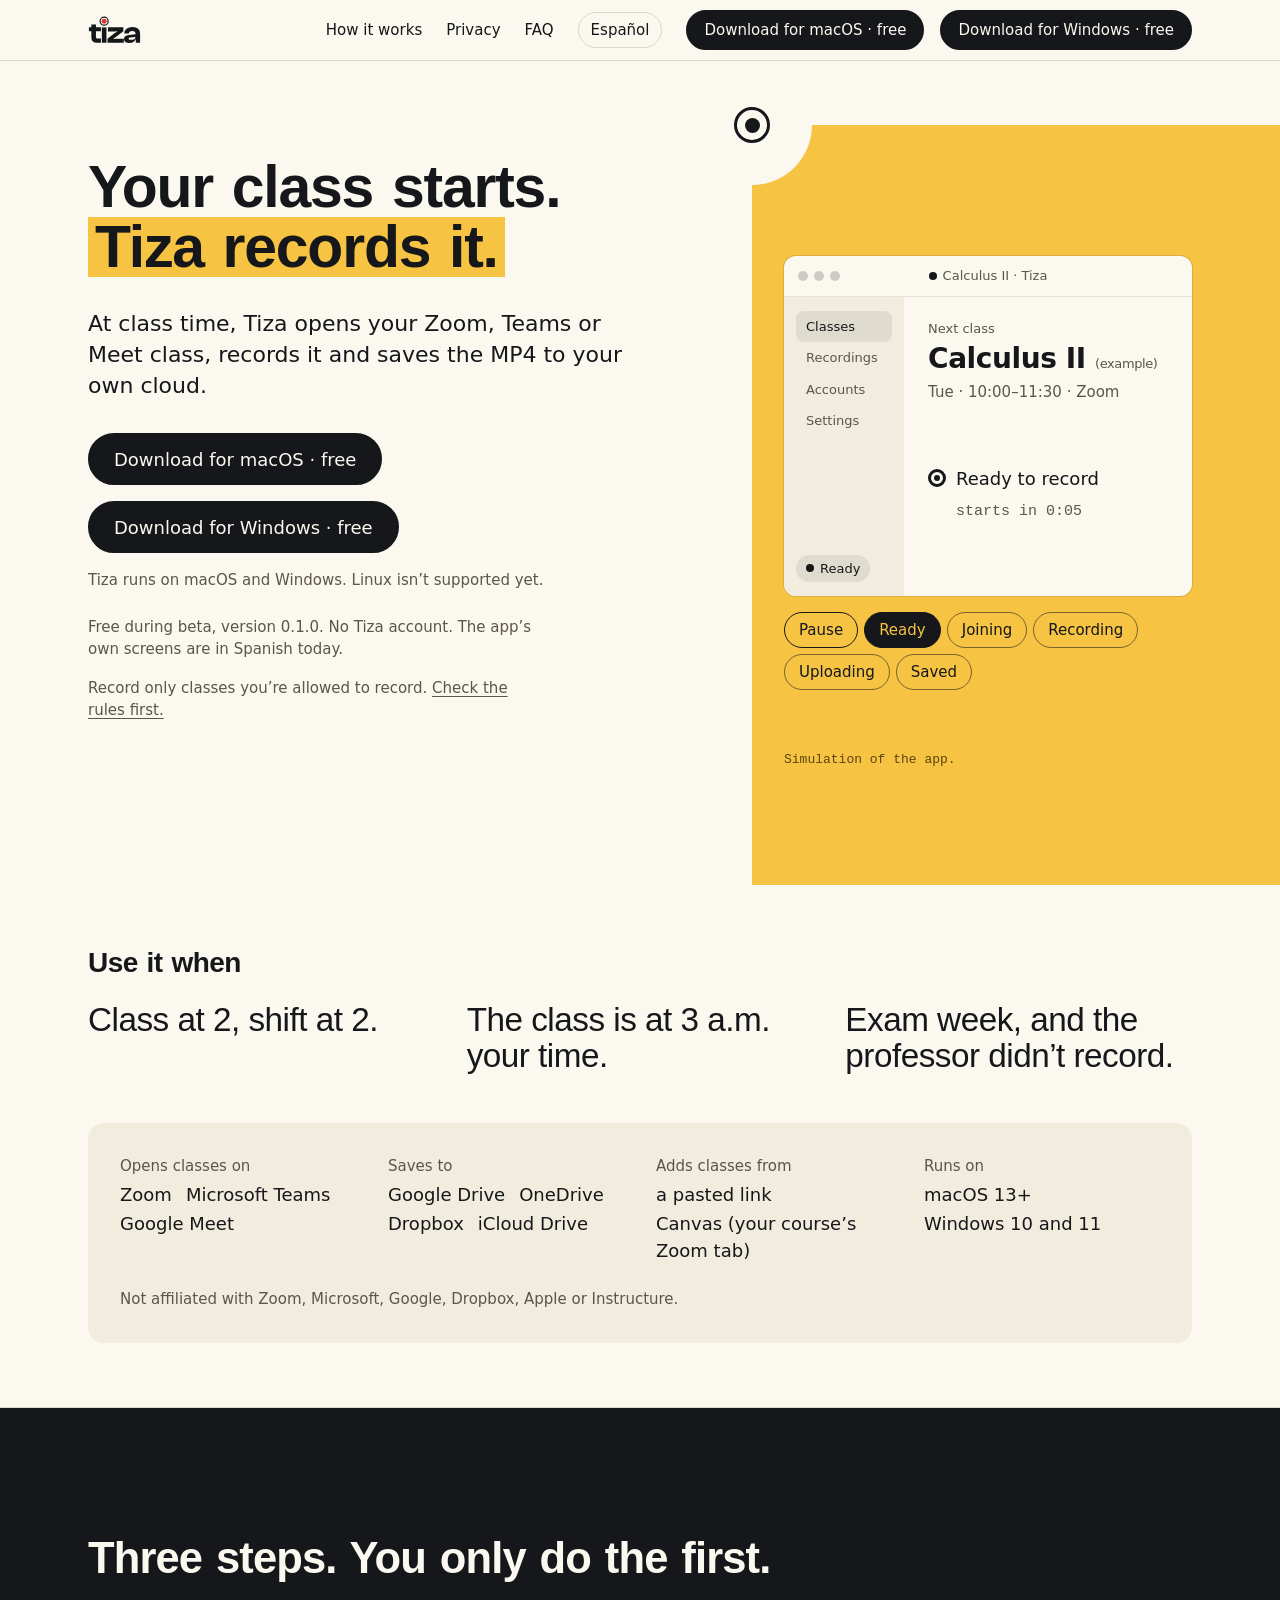
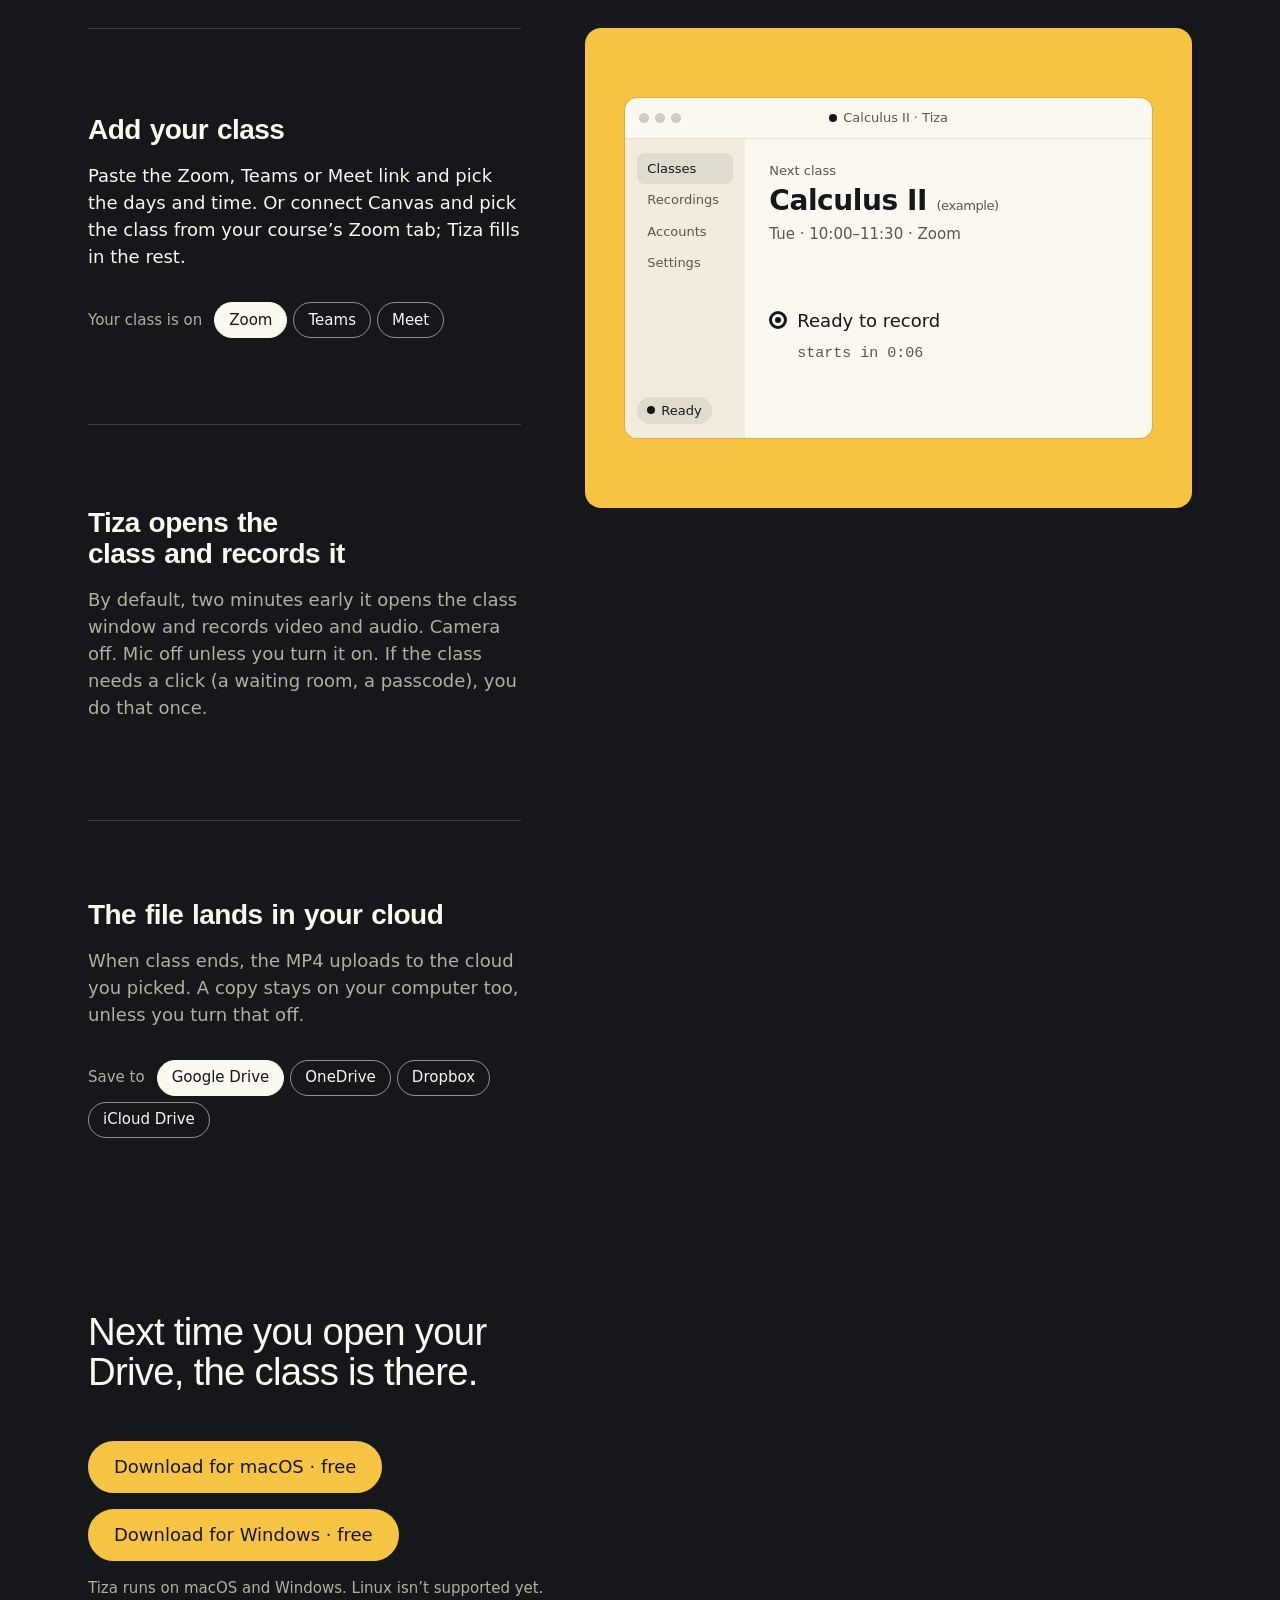
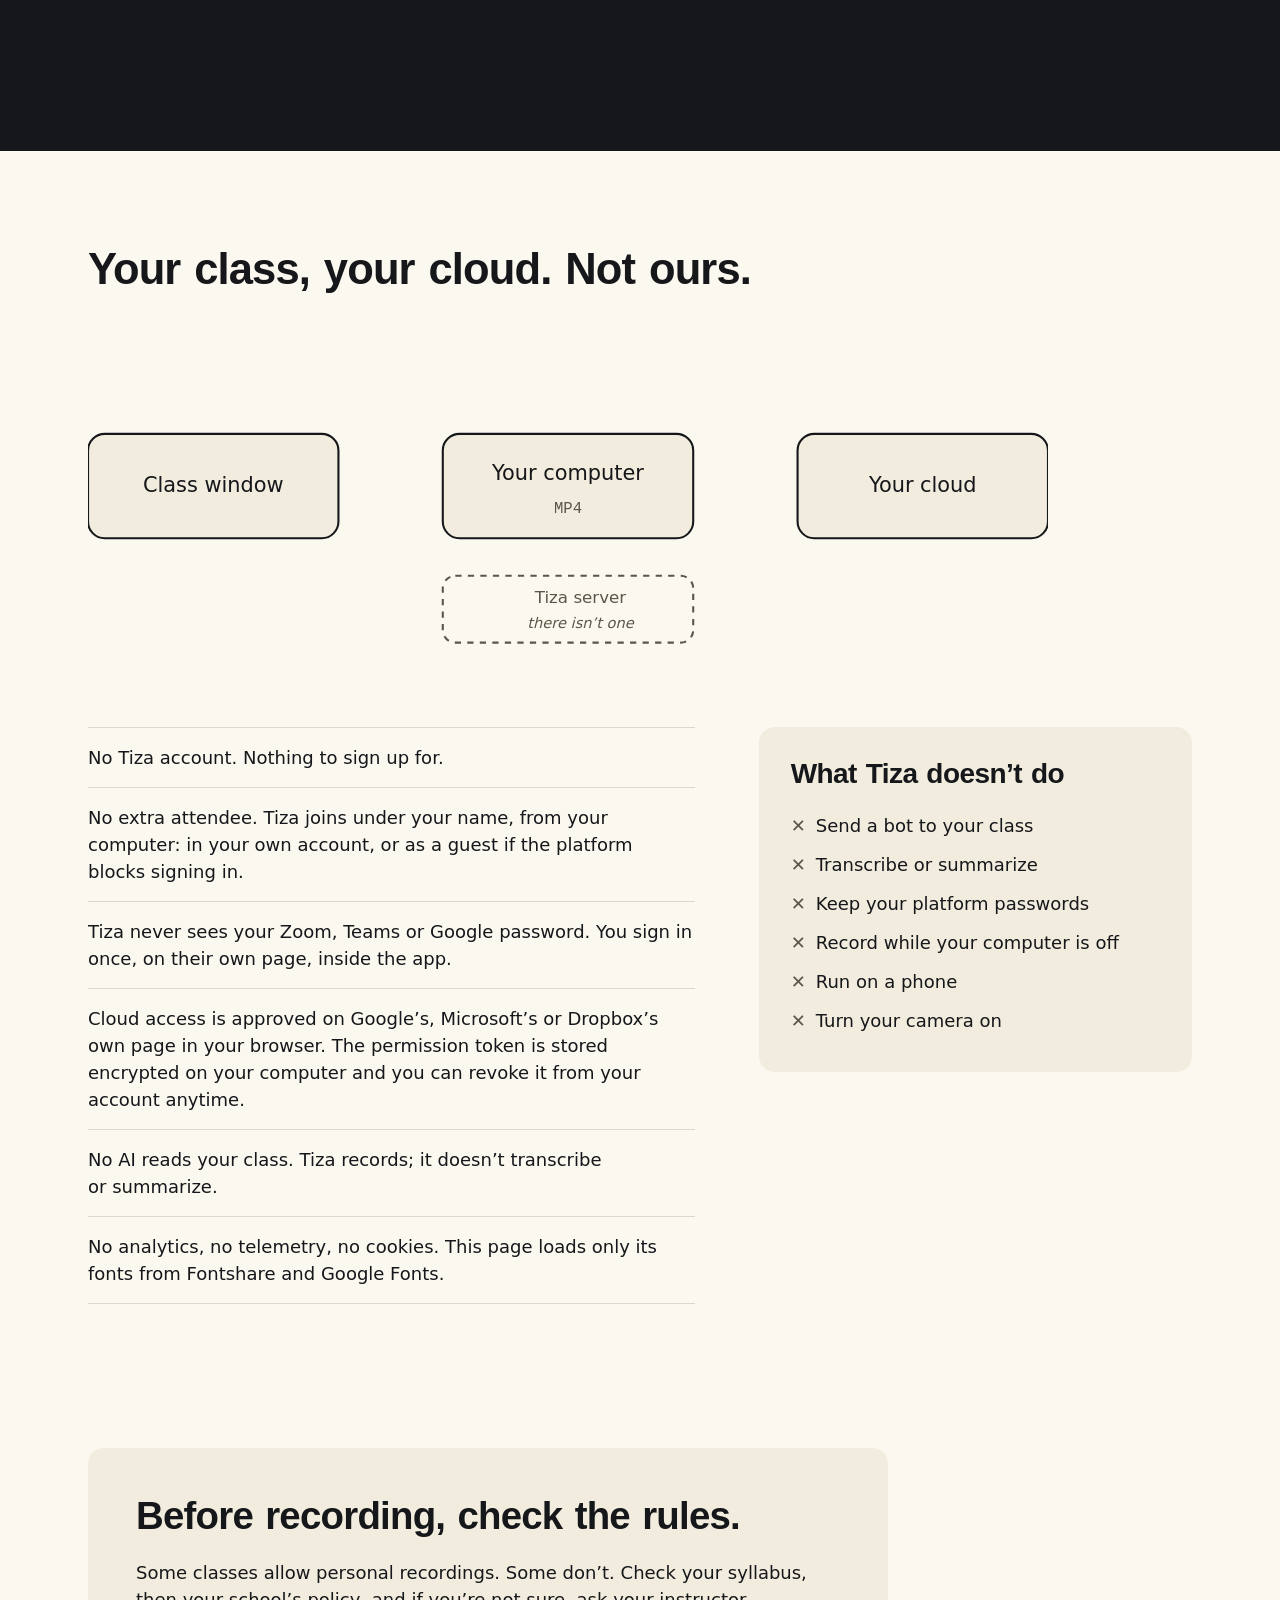
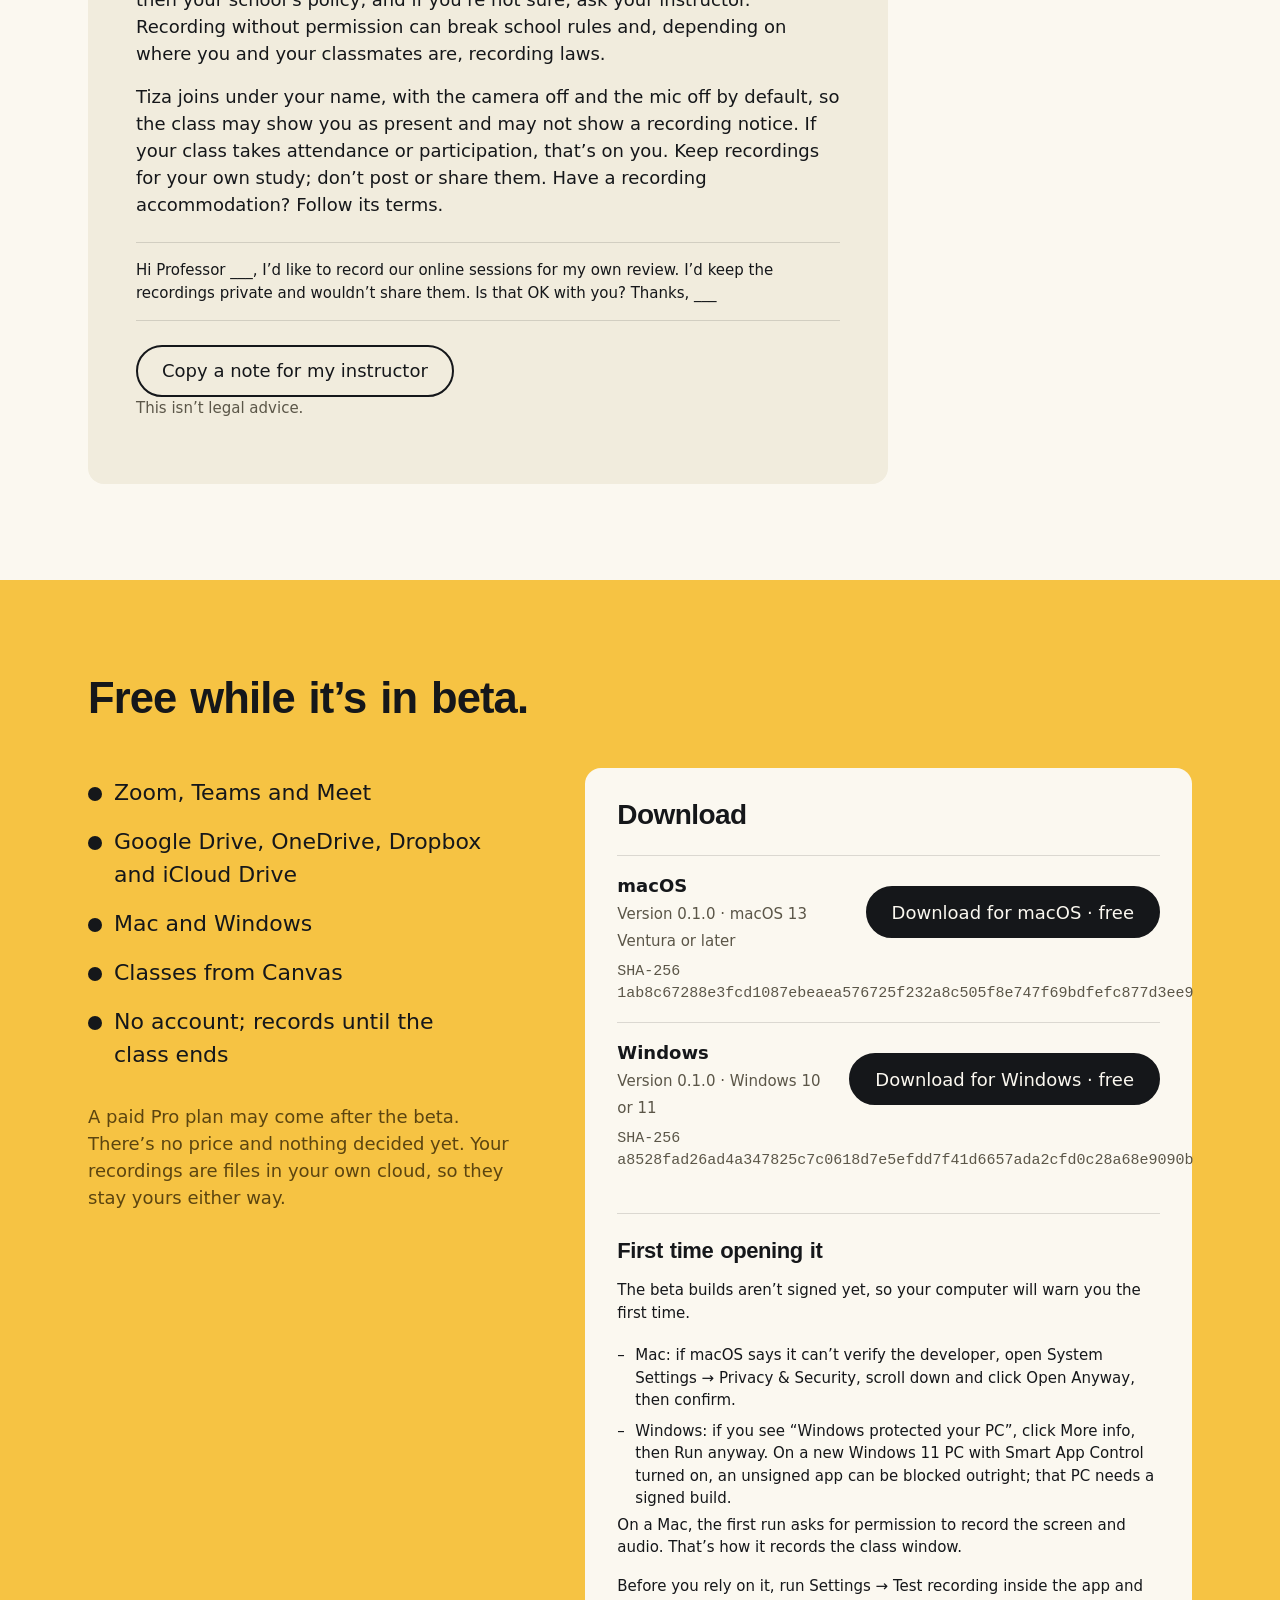
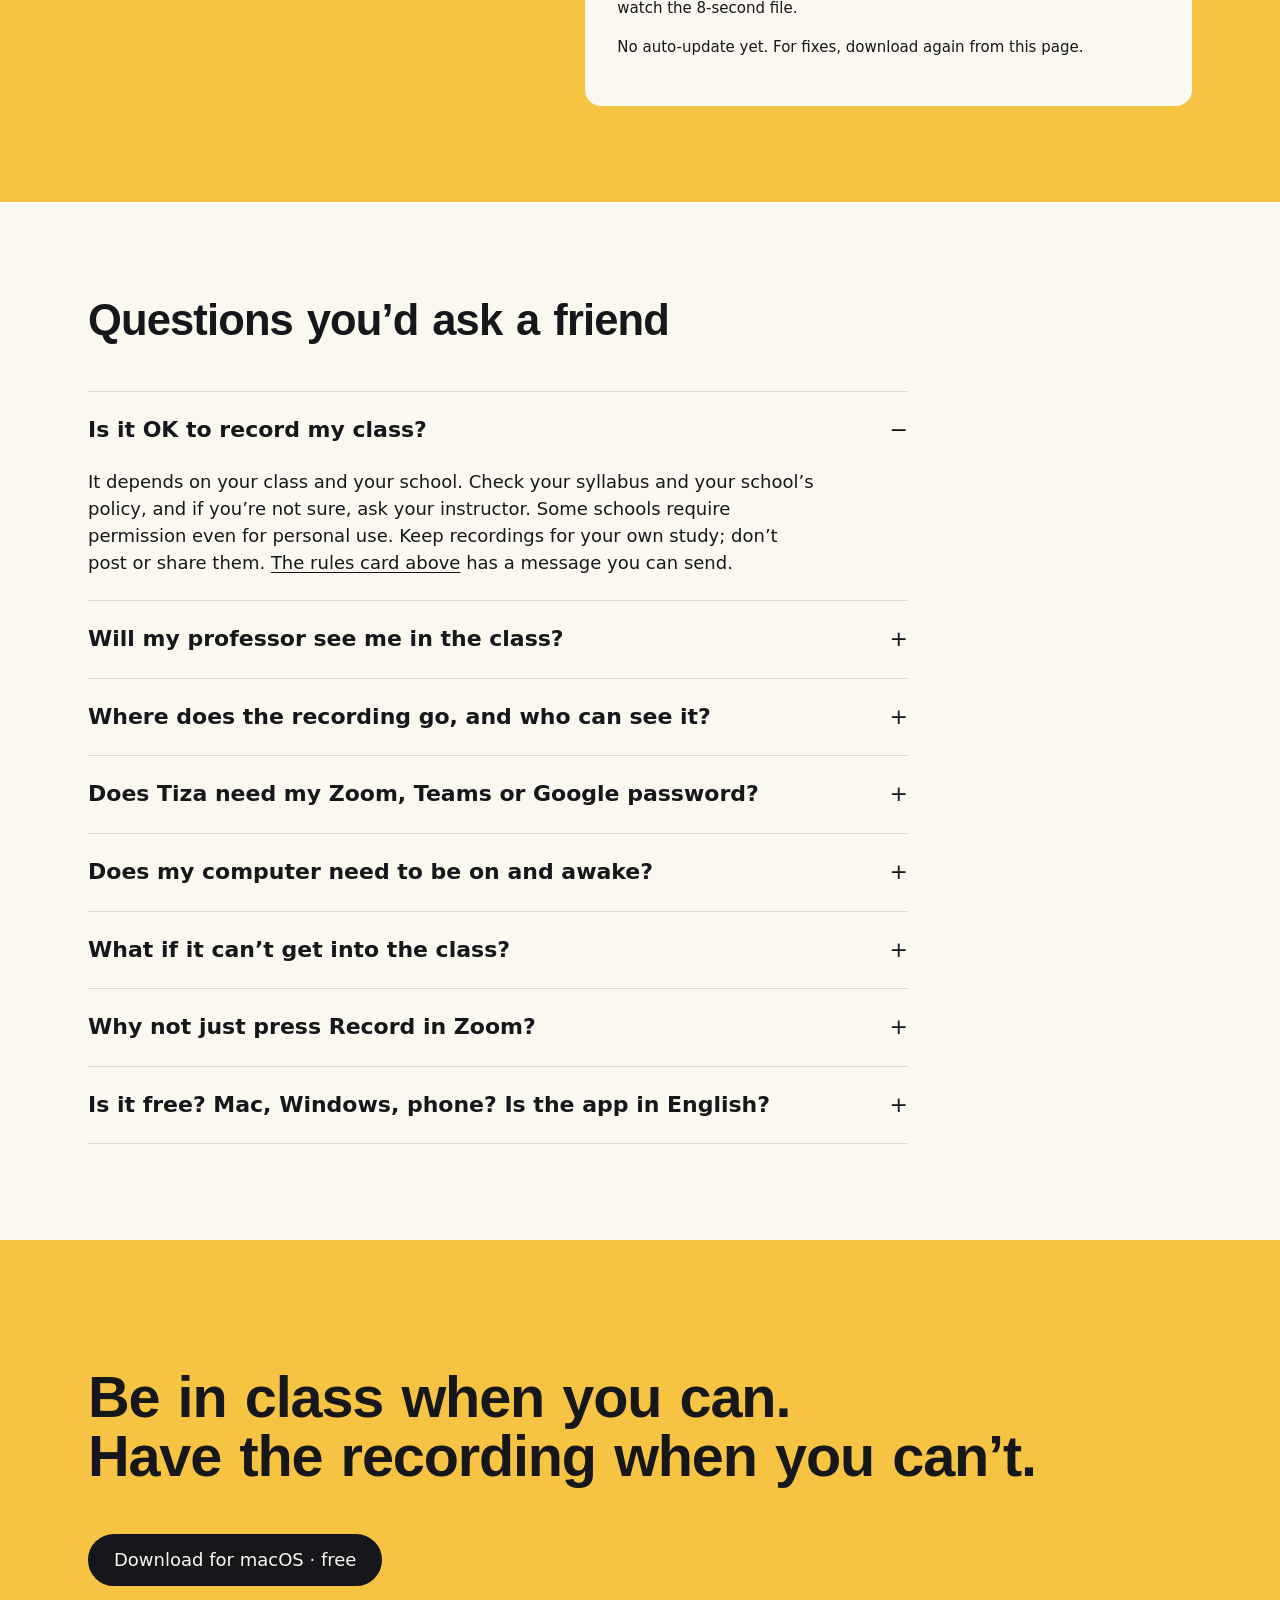
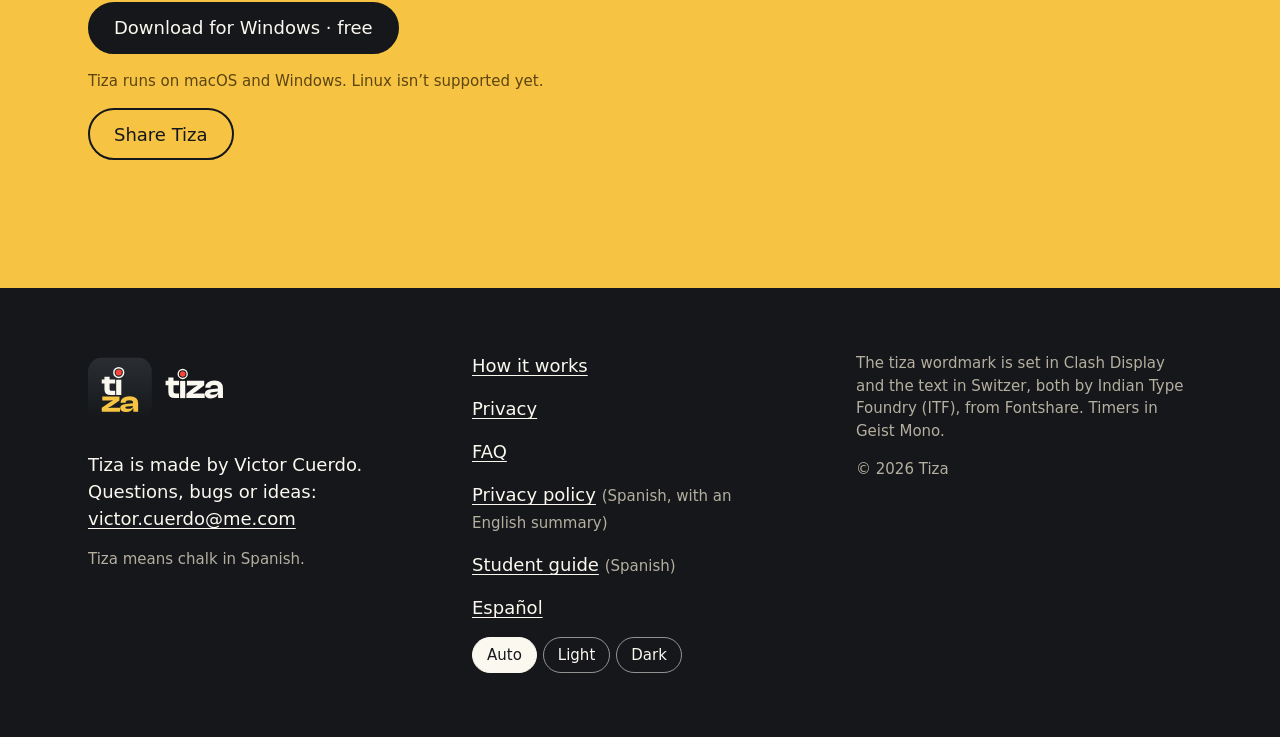
==== index.html @ 345e1db4 "Site for Tiza 0.1.0 (from tiza-app c5cedc5)" ====
<!doctype html>
<html lang="en">
<head>
  <meta charset="utf-8">
  <meta name="viewport" content="width=device-width, initial-scale=1">
  <title>Tiza: records your online class at class time</title>
  <meta name="description" content="Free Mac and Windows app for students. Add your Zoom, Teams or Meet class once; at class time Tiza opens it, records it and saves the MP4 to your own cloud.">
  <meta http-equiv="Content-Security-Policy" content="default-src 'none'; style-src 'self' https://api.fontshare.com https://fonts.googleapis.com; font-src https://cdn.fontshare.com https://fonts.gstatic.com; img-src 'self' data:; script-src 'self'; base-uri 'none'; form-action 'none'">
  <meta name="color-scheme" content="light dark">
  <meta name="theme-color" media="(prefers-color-scheme: light)" content="#fbf8f0">
  <meta name="theme-color" media="(prefers-color-scheme: dark)" content="#15171a">
  <meta property="og:title" content="Tiza: records your online class at class time">
  <meta property="og:description" content="Free Mac and Windows app for students. Add your Zoom, Teams or Meet class once; at class time Tiza opens it, records it and saves the MP4 to your own cloud.">
  <meta property="og:type" content="website">
  <meta property="og:locale" content="en_US">
  <meta property="og:locale:alternate" content="es_LA">
  <meta name="twitter:card" content="summary">
  <link rel="canonical" href="https://techspot-2025.github.io/tiza/">
  <meta property="og:url" content="https://techspot-2025.github.io/tiza/">
  <link rel="alternate" hreflang="en" href="https://techspot-2025.github.io/tiza/">
  <link rel="alternate" hreflang="es" href="https://techspot-2025.github.io/tiza/es/">
  <link rel="alternate" hreflang="x-default" href="https://techspot-2025.github.io/tiza/">
  <link rel="icon" href="assets/tiza-icon.svg" type="image/svg+xml">
  <link rel="apple-touch-icon" href="assets/apple-touch-icon.png">
  <script src="theme.js"></script>
  <link rel="preconnect" href="https://api.fontshare.com">
  <link rel="preconnect" href="https://cdn.fontshare.com" crossorigin>
  <link rel="preconnect" href="https://fonts.googleapis.com">
  <link rel="preconnect" href="https://fonts.gstatic.com" crossorigin>
  <link rel="stylesheet" href="https://api.fontshare.com/v2/css?f[]=clash-display@600&display=swap">
  <link rel="stylesheet" href="https://api.fontshare.com/v2/css?f[]=switzer@400,500,600&display=swap">
  <link rel="stylesheet" href="https://fonts.googleapis.com/css2?family=Geist+Mono:wght@500&display=swap">
  <link rel="stylesheet" href="styles.css">
</head>
<body>
<a class="skip" href="#main">Skip to content</a>

<header class="nav">
  <div class="nav-in">
    <a class="logo" href="https://techspot-2025.github.io/tiza/" aria-label="Tiza">
      <img src="assets/tiza-wordmark.svg" alt="tiza" width="75" height="28" class="logo-light">
      <img src="assets/tiza-wordmark-dark.svg" alt="" width="75" height="28" class="logo-dark" aria-hidden="true">
    </a>
    <nav class="nav-links" aria-label="Main navigation">
      <a href="#how">How it works</a>
      <a href="#cloud">Privacy</a>
      <a href="#faq">FAQ</a>
    </nav>
    <a class="lang" href="https://techspot-2025.github.io/tiza/es/" hreflang="es" lang="es" aria-label="Español: Leer esta página en español"><span class="lang-full">Español</span><span class="lang-short" aria-hidden="true">ES</span></a>
    <div class="cta cta-nav" data-cta data-compact>
      <a class="btn btn-primary btn-sm" data-os="mac" href="https://github.com/TechSpot-2025/tiza/releases/download/v0.1.0/Tiza-0.1.0-mac-universal.dmg">Download for macOS · free</a>
      <a class="btn btn-primary btn-sm" data-os="win" href="https://github.com/TechSpot-2025/tiza/releases/download/v0.1.0/Tiza-0.1.0-win-x64.exe">Download for Windows · free</a>
    </div>
  </div>
</header>

<main id="main">

  <!-- 1. Hero: fragment on a shaped stage -->
  <section class="hero" aria-labelledby="h1">
    <div class="hero-in">
      <div class="hero-text">
        <h1 id="h1"><span class="line">Your class starts.</span> <mark>Tiza records it.</mark></h1>
        <p class="lead">At class time, Tiza opens your Zoom, Teams or Meet class, records it and saves the MP4 to your own cloud.</p>
        <div class="cta" data-cta>
          <a class="btn btn-primary" data-os="mac" href="https://github.com/TechSpot-2025/tiza/releases/download/v0.1.0/Tiza-0.1.0-mac-universal.dmg">Download for macOS · free</a>
          <a class="btn btn-primary" data-os="win" href="https://github.com/TechSpot-2025/tiza/releases/download/v0.1.0/Tiza-0.1.0-win-x64.exe">Download for Windows · free</a>
          
        </div>
        <p class="micro">Free during beta, version 0.1.0. No Tiza account. The app’s own screens are in Spanish today.</p>
        <p class="micro rules-line">Record only classes you’re allowed to record. <a href="#rules">Check the rules first.</a></p>
      </div>

      <div class="stage ch-honey">
        <div class="notch" aria-hidden="true"><span class="ring"><span class="dot"></span></span></div>

        <!-- The demo: the app's next-class card, as a state machine. Cloned by app.js into #how. -->
        <div class="demo" id="demo-hero" data-state="ready" data-cloud="drive" data-platform="zoom">
          <div class="win" role="img" aria-label="Tiza’s main window, simulated">
            <div class="win-bar">
              <span class="traffic" aria-hidden="true"><i></i><i></i><i></i></span>
              <span class="win-title"><span class="win-dot" aria-hidden="true"></span><span data-demo="title">Calculus II · Tiza</span></span>
              <span class="win-spacer" aria-hidden="true"></span>
            </div>
            <div class="win-body">
              <aside class="win-side" aria-hidden="true">
                <ul>
                  <li class="on">Classes</li>
                  <li>Recordings</li>
                  <li>Accounts</li>
                  <li>Settings</li>
                </ul>
                <span class="pill" data-demo="pill">Ready</span>
              </aside>
              <div class="win-main">
                <p class="win-eyebrow">Next class</p>
                <p class="win-h">Calculus II <small>(example)</small></p>
                <p class="win-when">Tue · 10:00–11:30 · <span data-demo="platform">Zoom</span></p>
                <p class="win-status">
                  <span class="ring"><span class="dot"></span></span>
                  <span data-demo="status">Ready to record</span>
                  <span class="mono" data-demo="timer"></span>
                </p>
                <div class="bar" aria-hidden="true"><i data-demo="bar"></i></div>
                <p class="win-file mono" data-demo="file"></p>
              </div>
            </div>
          </div>
          <p class="sr-only" data-demo="live" role="status"></p>
          <div class="demo-ctl" role="group" aria-label="Demo controls" data-demo="ctl">
            <button type="button" class="chip" data-toggle>Pause</button>
            <button type="button" class="chip" data-set="ready" aria-pressed="true">Ready</button>
            <button type="button" class="chip" data-set="joining" aria-pressed="false">Joining</button>
            <button type="button" class="chip" data-set="recording" aria-pressed="false">Recording</button>
            <button type="button" class="chip" data-set="uploading" aria-pressed="false">Uploading</button>
            <button type="button" class="chip" data-set="saved" aria-pressed="false">Saved</button>
          </div>
          <p class="demo-note" data-demo="note"></p>
        </div>
        <p class="caption">Simulation of the app.</p>
      </div>
    </div>
  </section>

  <!-- 2. Use it when + what it works with -->
  <section class="when" aria-labelledby="when-h">
    <div class="wrap">
      <h2 id="when-h" class="when-h">Use it when</h2>
      <ul class="when-list" role="list">
        <li>Class at 2, shift at 2.</li>
        <li>The class is at 3 a.m. your time.</li>
        <li>Exam week, and the professor didn’t record.</li>
      </ul>
      <div class="works" aria-label="What Tiza works with">
        <dl class="works-list">
          <div><dt>Opens classes on</dt><dd><ul class="inline-list" role="list"><li>Zoom</li><li>Microsoft Teams</li><li>Google Meet</li></ul></dd></div>
          <div><dt>Saves to</dt><dd><ul class="inline-list" role="list"><li>Google Drive</li><li>OneDrive</li><li>Dropbox</li><li>iCloud Drive</li></ul></dd></div>
          <div><dt>Adds classes from</dt><dd><ul class="inline-list" role="list"><li>a pasted link</li><li>Canvas (your course’s Zoom tab)</li></ul></dd></div>
          <div><dt>Runs on</dt><dd><ul class="inline-list" role="list"><li>macOS 13+</li><li>Windows 10 and 11</li></ul></dd></div>
        </dl>
        <p class="small works-note">Not affiliated with Zoom, Microsoft, Google, Dropbox, Apple or Instructure.</p>
      </div>
    </div>
  </section>

  <!-- 3. How it works: pinned demo, three steps -->
  <section class="how ch-ink" id="how" aria-labelledby="how-h">
    <div class="wrap">
      <h2 id="how-h">Three steps. You only do the first.</h2>
      <div class="how-grid">
        <ol class="steps" role="list">
          <li class="step" data-step="ready">
            <h3>Add your class</h3>
            <p>Paste the Zoom, Teams or Meet link and pick the days and time. Or connect Canvas and pick the class from your course’s Zoom tab; Tiza fills in the rest.</p>
            <div class="seg" role="group" aria-labelledby="seg-platform">
              <span class="seg-label" id="seg-platform">Your class is on</span>
              <button type="button" class="chip" data-platform="zoom" aria-pressed="true">Zoom</button>
              <button type="button" class="chip" data-platform="teams" aria-pressed="false">Teams</button>
              <button type="button" class="chip" data-platform="meet" aria-pressed="false">Meet</button>
            </div>
          </li>
          <li class="step" data-step="recording">
            <h3>Tiza opens the class and records it</h3>
            <p>By default, two minutes early it opens the class window and records video and audio. Camera off. Mic off unless you turn it on. If the class needs a click (a waiting room, a passcode), you do that once.</p>
          </li>
          <li class="step" data-step="saved">
            <h3>The file lands in your cloud</h3>
            <p>When class ends, the MP4 uploads to the cloud you picked. A copy stays on your computer too, unless you turn that off.</p>
            <div class="seg" role="group" aria-labelledby="seg-cloud">
              <span class="seg-label" id="seg-cloud">Save to</span>
              <button type="button" class="chip" data-cloud="drive" aria-pressed="true">Google Drive</button>
              <button type="button" class="chip" data-cloud="onedrive" aria-pressed="false">OneDrive</button>
              <button type="button" class="chip" data-cloud="dropbox" aria-pressed="false">Dropbox</button>
              <button type="button" class="chip" data-cloud="icloud" aria-pressed="false">iCloud Drive</button>
            </div>
          </li>
        </ol>
        <div class="how-stage"><div class="how-sticky ch-honey" id="demo-how-slot"></div></div>
      </div>
      <p class="outcome">Next time you open your Drive, the class is there.</p>
      <div class="cta" data-cta>
        <a class="btn btn-primary" data-os="mac" href="https://github.com/TechSpot-2025/tiza/releases/download/v0.1.0/Tiza-0.1.0-mac-universal.dmg">Download for macOS · free</a>
        <a class="btn btn-primary" data-os="win" href="https://github.com/TechSpot-2025/tiza/releases/download/v0.1.0/Tiza-0.1.0-win-x64.exe">Download for Windows · free</a>
        
      </div>
    </div>
  </section>

  <!-- 4. Your class, your cloud -->
  <section class="cloud" id="cloud" aria-labelledby="cloud-h">
    <div class="wrap">
      <h2 id="cloud-h">Your class, your cloud. Not ours.</h2>
      <svg class="diagram" viewBox="0 0 920 310" role="img" aria-label="Diagram: the class window is recorded on your computer as an MP4 and uploaded straight to your cloud. There is no Tiza server in between." data-diagram>
        <defs>
          <marker id="arr" viewBox="0 0 10 10" refX="9" refY="5" markerWidth="8" markerHeight="8" orient="auto-start-reverse"><path d="M0 0 L10 5 L0 10 z"/></marker>
        </defs>
        <g class="node">
          <rect x="0" y="90" width="240" height="100" rx="16"/>
          <text x="120" y="146" text-anchor="middle">Class window</text>
        </g>
        <path class="arrow" d="M242 140 H326" data-arrow/>
        <g class="node">
          <rect x="340" y="90" width="240" height="100" rx="16"/>
          <text x="460" y="134" text-anchor="middle">Your computer</text>
          <text x="460" y="166" text-anchor="middle" class="mono-t">MP4</text>
        </g>
        <path class="arrow" d="M582 140 H666" data-arrow/>
        <g class="node">
          <rect x="680" y="90" width="240" height="100" rx="16"/>
          <text x="800" y="146" text-anchor="middle" data-demo="cloudname">Your cloud</text>
        </g>
        <g class="node ghost">
          <rect x="340" y="226" width="240" height="64" rx="12"/>
          <path class="cross" d="M362 248 L382 268 M382 248 L362 268"/>
          <text x="472" y="252" text-anchor="middle">Tiza server</text>
          <text x="472" y="276" text-anchor="middle" class="sub">there isn’t one</text>
        </g>
      </svg>
      <ol class="diagram-stack" role="list" aria-label="Diagram: the class window is recorded on your computer as an MP4 and uploaded straight to your cloud. There is no Tiza server in between.">
        <li>Class window</li>
        <li>Your computer <span class="mono small">MP4</span></li>
        <li data-demo="cloudname2">Your cloud</li>
        <li class="ghost">Tiza server: there isn’t one</li>
      </ol>
      <div class="cloud-grid">
        <ul class="facts" role="list">
          <li>No Tiza account. Nothing to sign up for.</li>
          <li>No extra attendee. Tiza joins under your name, from your computer: in your own account, or as a guest if the platform blocks signing in.</li>
          <li>Tiza never sees your Zoom, Teams or Google password. You sign in once, on their own page, inside the app.</li>
          <li>Cloud access is approved on Google’s, Microsoft’s or Dropbox’s own page in your browser. The permission token is stored encrypted on your computer and you can revoke it from your account anytime.</li>
          <li>No AI reads your class. Tiza records; it doesn’t transcribe or summarize.</li>
          <li>No analytics, no telemetry, no cookies. This page loads only its fonts from Fontshare and Google Fonts.</li>
        </ul>
        <div class="dont">
          <h3>What Tiza doesn’t do</h3>
          <ul role="list">
            <li>Send a bot to your class</li>
            <li>Transcribe or summarize</li>
            <li>Keep your platform passwords</li>
            <li>Record while your computer is off</li>
            <li>Run on a phone</li>
            <li>Turn your camera on</li>
          </ul>
        </div>
      </div>
    </div>
  </section>

  <!-- 5. Check the rules -->
  <section class="rules" id="rules" aria-labelledby="rules-h">
    <div class="wrap">
      <div class="rules-card">
        <h2 id="rules-h">Before recording, check the rules.</h2>
        <p>Some classes allow personal recordings. Some don’t. Check your syllabus, then your school’s policy, and if you’re not sure, ask your instructor. Recording without permission can break school rules and, depending on where you and your classmates are, recording laws.</p>
        <p>Tiza joins under your name, with the camera off and the mic off by default, so the class may show you as present and may not show a recording notice. If your class takes attendance or participation, that’s on you. Keep recordings for your own study; don’t post or share them. Have a recording accommodation? Follow its terms.</p>
        <blockquote class="template" id="rules-template">Hi Professor ___, I’d like to record our online sessions for my own review. I’d keep the recordings private and wouldn’t share them. Is that OK with you? Thanks, ___</blockquote>
        <div class="row">
          <button type="button" class="btn btn-ghost" data-copy="#rules-template" data-ok="Copied. Paste it into an email." data-fail="Couldn’t copy. Select the text above instead.">Copy a note for my instructor</button>
          <span class="status small" role="status"></span>
        </div>
        <p class="small">This isn’t legal advice.</p>
      </div>
    </div>
  </section>

  <!-- 6. Free during beta + download panel -->
  <section class="beta ch-honey" id="beta" aria-labelledby="beta-h">
    <div class="wrap">
      <h2 id="beta-h">Free while it’s in beta.</h2>
      <div class="beta-grid">
        <div>
          <ul class="checks" role="list">
            <li>Zoom, Teams and Meet</li>
            <li>Google Drive, OneDrive, Dropbox and iCloud Drive</li>
            <li>Mac and Windows</li>
            <li>Classes from Canvas</li>
            <li>No account; records until the class ends</li>
          </ul>
          <p class="pro">A paid Pro plan may come after the beta. There’s no price and nothing decided yet. Your recordings are files in your own cloud, so they stay yours either way.</p>
        </div>
        <div class="dl" id="download" data-download>
          <h3>Download</h3>
          <div class="dl-row" data-dl="mac">
            <div>
              <strong>macOS</strong>
              <span class="small">Version 0.1.0 · macOS 13 Ventura or later</span>
            </div>
            <a class="btn btn-primary" data-os="mac" data-dl-link href="https://github.com/TechSpot-2025/tiza/releases/download/v0.1.0/Tiza-0.1.0-mac-universal.dmg">Download for macOS · free</a>
            <p class="small" data-dl-unpublished id="dl-unpub-mac" hidden>The beta build isn’t out yet. Check back soon.</p>
          </div>
          <div class="dl-row" data-dl="win">
            <div>
              <strong>Windows</strong>
              <span class="small">Version 0.1.0 · Windows 10 or 11</span>
            </div>
            <a class="btn btn-primary" data-os="win" data-dl-link href="https://github.com/TechSpot-2025/tiza/releases/download/v0.1.0/Tiza-0.1.0-win-x64.exe">Download for Windows · free</a>
            <p class="small" data-dl-unpublished id="dl-unpub-win" hidden>The beta build isn’t out yet. Check back soon.</p>
          </div>
          <p class="small" data-dl-notify hidden><a data-dl-notify-link href="#download">Email me when it’s out</a></p>
          <div class="first" data-first>
            <h4>First time opening it</h4>
            <p data-signing>The beta builds aren’t signed yet, so your computer will warn you the first time.</p>
            <ul data-unsigned-steps role="list">
              <li>Mac: if macOS says it can’t verify the developer, open System Settings → Privacy &amp; Security, scroll down and click Open Anyway, then confirm.</li>
              <li>Windows: if you see “Windows protected your PC”, click More info, then Run anyway. On a new Windows 11 PC with Smart App Control turned on, an unsigned app can be blocked outright; that PC needs a signed build.</li>
            </ul>
            <p>On a Mac, the first run asks for permission to record the screen and audio. That’s how it records the class window.</p>
            <p>Before you rely on it, run Settings → Test recording inside the app and watch the 8-second file.</p>
            <p>No auto-update yet. For fixes, download again from this page.</p>
          </div>
        </div>
      </div>
    </div>
  </section>

  <!-- 7. FAQ -->
  <section class="faq" id="faq" aria-labelledby="faq-h">
    <div class="wrap"><div class="faq-in">
      <h2 id="faq-h">Questions you’d ask a friend</h2>
      <details id="faq-rules" open><summary>Is it OK to record my class?</summary><div>It depends on your class and your school. Check your syllabus and your school’s policy, and if you’re not sure, ask your instructor. Some schools require permission even for personal use. Keep recordings for your own study; don’t post or share them. <a href="#rules">The rules card above</a> has a message you can send.</div></details>
      <details id="faq-present"><summary>Will my professor see me in the class?</summary><div>Yes. Tiza opens the class under your name (your own account, or as a guest with your name if Google Meet blocks signing in), with the camera off and the mic off by default. If your class takes attendance or calls on people, you’re responsible for that.</div></details>
      <details id="faq-where"><summary>Where does the recording go, and who can see it?</summary><div>An MP4 goes to the cloud you pick: Google Drive, OneDrive, Dropbox, or your iCloud Drive folder, which your computer syncs. It lands in your account, so only you and anyone you share it with can see it. There’s no Tiza server in between. A copy also stays on your computer unless you turn that off. Free cloud plans fill up fast, so check your space.</div></details>
      <details id="faq-password"><summary>Does Tiza need my Zoom, Teams or Google password?</summary><div>No. You sign in once inside the app, on Zoom’s, Microsoft’s or Google’s own page, and the app remembers that session. Tiza never stores your password. For your cloud, you approve access on the provider’s own page in your browser, and the permission token is kept encrypted on your computer.</div></details>
      <details id="faq-asleep"><summary>Does my computer need to be on and awake?</summary><div>It needs to be on, with Tiza running. Tiza can open when you log in and wait in your menu bar or tray. If your computer might be asleep, turn on “Wake before class” and Tiza wakes it a few minutes early; on a Mac that asks for your admin password whenever it schedules the next wake-ups, so you’ll see the prompt now and then. If the computer is off or out of battery, Tiza can’t record, so keep it plugged in.</div></details>
      <details id="faq-join"><summary>What if it can’t get into the class?</summary><div>Joining is automatic when it can be. A passcode, a waiting room or an expired sign-in can need you once; the class window stays open so you can click. If the link changes, open the class in Tiza and paste the new one. Classes added from Canvas keep the course’s lasting Zoom link, not Canvas’s one-time link. Run the test recording in Settings before the first real class.</div></details>
      <details id="faq-zoom"><summary>Why not just press Record in Zoom?</summary><div>Often only the host can record, and the host’s cloud recordings live in their account; some schools delete them after a few weeks. Tiza records on your side, starts on its own at class time, and keeps the file in your cloud. If your school already posts every recording, you may not need Tiza at all.</div></details>
      <details id="faq-free"><summary>Is it free? Mac, Windows, phone? Is the app in English?</summary><div>Free during the beta; a Pro plan may come later, with no price decided. macOS 13 or later and Windows 10 or 11. There’s no phone app: recording a class needs a computer. The app’s own screens are in Spanish today; this page is in both languages.</div></details>
    </div></div>
  </section>

  <!-- 8. Final CTA -->
  <section class="final ch-honey" aria-labelledby="final-h">
    <div class="wrap">
      <h2 id="final-h" class="poster"><span class="line">Be in class when you can.</span> <span class="line">Have the recording when you can’t.</span></h2>
      <div class="cta" data-cta>
        <a class="btn btn-primary" data-os="mac" href="https://github.com/TechSpot-2025/tiza/releases/download/v0.1.0/Tiza-0.1.0-mac-universal.dmg">Download for macOS · free</a>
        <a class="btn btn-primary" data-os="win" href="https://github.com/TechSpot-2025/tiza/releases/download/v0.1.0/Tiza-0.1.0-win-x64.exe">Download for Windows · free</a>
        
      </div>
      <div class="row">
        <button type="button" class="btn btn-ghost" data-share data-ok="Link copied." data-text="Tiza records your online class at class time and saves it to your own cloud.">Share Tiza</button>
        <span class="status small" role="status"></span>
      </div>
    </div>
  </section>
</main>

<footer class="foot ch-ink">
  <div class="wrap foot-in">
    <div class="foot-col">
      <img src="assets/tiza-lockup-dark.svg" alt="tiza" width="140" height="75">
      <p>Tiza is made by Victor Cuerdo. <span data-contact hidden>Questions, bugs or ideas: <a data-contact-link href="#"></a></span></p>
      <p class="small">Tiza means chalk in Spanish.</p>
    </div>
    <div class="foot-col">
      <nav aria-label="Footer">
        <p><a href="#how">How it works</a></p>
        <p><a href="#cloud">Privacy</a></p>
        <p><a href="#faq">FAQ</a></p>
      </nav>
      <p><a href="privacidad.html">Privacy policy</a> <span class="small">(Spanish, with an English summary)</span></p>
      <p><a href="guia-estudiante.html">Student guide</a> <span class="small">(Spanish)</span></p>
      <p><a href="https://techspot-2025.github.io/tiza/es/" hreflang="es" lang="es">Español</a></p>
      <div class="theme" role="group" aria-label="Theme" data-theme-ctl>
        <button type="button" class="chip" data-theme-set="auto" aria-pressed="true">Auto</button>
        <button type="button" class="chip" data-theme-set="light" aria-pressed="false">Light</button>
        <button type="button" class="chip" data-theme-set="dark" aria-pressed="false">Dark</button>
      </div>
    </div>
    <div class="foot-col foot-legal">
      <p class="small">The tiza wordmark is set in Clash Display and the text in Switzer, both by Indian Type Foundry (ITF), from Fontshare. Timers in Geist Mono.</p>
      <p class="small">© 2026 Tiza</p>
    </div>
  </div>
</footer>

<script id="config" type="application/json">{"version":"0.1.0","_comment":"Publishing config for the landing page. Rendered into the HTML by site/build.mjs (so links work without JS) and read by app.js. Version comes from package.json.","siteUrl":"https://techspot-2025.github.io/tiza","downloads":{"mac":{"url":"https://github.com/TechSpot-2025/tiza/releases/download/v0.1.0/Tiza-0.1.0-mac-universal.dmg","sha256":"1ab8c67288e3fcd1087ebeaea576725f232a8c505f8e747f69bdfefc877d3ee9"},"win":{"url":"https://github.com/TechSpot-2025/tiza/releases/download/v0.1.0/Tiza-0.1.0-win-x64.exe","sha256":"a8528fad26ad4a347825c7c0618d7e5efdd7f41d6657ada2cfd0c28a68e9090b"}},"signed":false,"contactEmail":"victor.cuerdo@me.com"}</script>
<script id="i18n" type="application/json">{"lang":"en","alt_lang_label":"Español","alt_lang_aria":"Leer esta página en español","meta_title":"Tiza: records your online class at class time","meta_desc":"Free Mac and Windows app for students. Add your Zoom, Teams or Meet class once; at class time Tiza opens it, records it and saves the MP4 to your own cloud.","skip":"Skip to content","nav_how":"How it works","nav_privacy":"Privacy","nav_faq":"FAQ","nav_aria":"Main navigation","logo_alt":"tiza","cta_mac":"Download for macOS · free","cta_win":"Download for Windows · free","cta_other_mac":"Also for macOS","cta_other_win":"Also for Windows","cta_mobile":"Send it to my laptop","cta_mobile_note":"Tiza is a Mac and Windows app. There’s no phone app.","cta_mobile_copied":"Link copied. Open it on your computer.","cta_mobile_fail":"Copy this page’s address and open it on your computer.","hero_lead":"At class time, Tiza opens your Zoom, Teams or Meet class, records it and saves the MP4 to your own cloud.","hero_micro":"Free during beta, version 0.1.0. No Tiza account. The app’s own screens are in Spanish today.","hero_rules":"Record only classes you’re allowed to record. <a href=\"#rules\">Check the rules first.</a>","demo_caption":"Simulation of the app.","demo_title":"Calculus II · Tiza","demo_side_classes":"Classes","demo_side_recordings":"Recordings","demo_side_accounts":"Accounts","demo_side_settings":"Settings","demo_next":"Next class","demo_class":"Calculus II","demo_example":"example","demo_when":"Tue · 10:00–11:30","demo_st_ready":"Ready to record","demo_st_countdown":"starts in","demo_st_joining":"Opening the class…","demo_st_recording":"Recording","demo_st_uploading":"Uploading to {cloud}","demo_st_uploading_icloud":"Copying to your iCloud Drive folder","demo_st_saved":"Saved to {cloud}","demo_st_saved_icloud":"Copied to iCloud Drive","demo_file":"Calculus II · 2026-10-29.mp4","demo_pill_ready":"Ready","demo_pill_rec":"Recording","demo_pill_done":"Saved","demo_ctl_ready":"Ready","demo_ctl_joining":"Joining","demo_ctl_recording":"Recording","demo_ctl_uploading":"Uploading","demo_ctl_saved":"Saved","demo_stopped":"Auto-play is off. Pick a state, or press Play.","when_h2":"Use it when","when_1":"Class at 2, shift at 2.","when_2":"The class is at 3 a.m. your time.","when_3":"Exam week, and the professor didn’t record.","works_opens":"Opens classes on","works_opens_v":"Zoom · Microsoft Teams · Google Meet","works_saves":"Saves to","works_saves_v":"Google Drive · OneDrive · Dropbox · iCloud Drive","works_adds":"Adds classes from","works_adds_v":"a pasted link · Canvas (your course’s Zoom tab)","works_runs":"Runs on","works_runs_v":"macOS 13+ · Windows 10 and 11","works_note":"Not affiliated with Zoom, Microsoft, Google, Dropbox, Apple or Instructure.","how_h2":"Three steps. You only do the first.","step1_t":"Add your class","step1_b":"Paste the Zoom, Teams or Meet link and pick the days and time. Or connect Canvas and pick the class from your course’s Zoom tab; Tiza fills in the rest.","step2_t":"Tiza opens the class and records it","step2_b":"By default, two minutes early it opens the class window and records video and audio. Camera off. Mic off unless you turn it on. If the class needs a click (a waiting room, a passcode), you do that once.","step3_t":"The file lands in your cloud","step3_b":"When class ends, the MP4 uploads to the cloud you picked. A copy stays on your computer too, unless you turn that off.","how_outcome":"Next time you open your Drive, the class is there.","sel_platform":"Your class is on","sel_cloud":"Save to","cloud_h2":"Your class, your cloud. Not ours.","d_class":"Class window","d_pc":"Your computer","d_pc_sub":"MP4","d_cloud":"Your cloud","d_server":"Tiza server","d_server_sub":"there isn’t one","d_aria":"Diagram: the class window is recorded on your computer as an MP4 and uploaded straight to your cloud. There is no Tiza server in between.","cloud_1":"No Tiza account. Nothing to sign up for.","cloud_2":"No extra attendee. Tiza joins under your name, from your computer: in your own account, or as a guest if the platform blocks signing in.","cloud_3":"Tiza never sees your Zoom, Teams or Google password. You sign in once, on their own page, inside the app.","cloud_4":"Cloud access is approved on Google’s, Microsoft’s or Dropbox’s own page in your browser. The permission token is stored encrypted on your computer and you can revoke it from your account anytime.","cloud_5":"No AI reads your class. Tiza records; it doesn’t transcribe or summarize.","cloud_6":"No analytics, no telemetry, no cookies. This page loads only its fonts from Fontshare and Google Fonts.","dont_h3":"What Tiza doesn’t do","dont_1":"Send a bot to your class","dont_2":"Transcribe or summarize","dont_3":"Keep your platform passwords","dont_4":"Record while your computer is off","dont_5":"Run on a phone","dont_6":"Turn your camera on","rules_h2":"Before recording, check the rules.","rules_p1":"Some classes allow personal recordings. Some don’t. Check your syllabus, then your school’s policy, and if you’re not sure, ask your instructor. Recording without permission can break school rules and, depending on where you and your classmates are, recording laws.","rules_p2":"Tiza joins under your name, with the camera off and the mic off by default, so the class may show you as present and may not show a recording notice. If your class takes attendance or participation, that’s on you. Keep recordings for your own study; don’t post or share them. Have a recording accommodation? Follow its terms.","rules_btn":"Copy a note for my instructor","rules_copied":"Copied. Paste it into an email.","rules_copy_fail":"Couldn’t copy. Select the text above instead.","rules_template":"Hi Professor ___, I’d like to record our online sessions for my own review. I’d keep the recordings private and wouldn’t share them. Is that OK with you? Thanks, ___","rules_fine":"This isn’t legal advice.","beta_h2":"Free while it’s in beta.","beta_1":"Zoom, Teams and Meet","beta_2":"Google Drive, OneDrive, Dropbox and iCloud Drive","beta_3":"Mac and Windows","beta_4":"Classes from Canvas","beta_5":"No account; records until the class ends","beta_pro":"A paid Pro plan may come after the beta. There’s no price and nothing decided yet. Your recordings are files in your own cloud, so they stay yours either way.","dl_h3":"Download","dl_version":"Version","dl_min_mac":"macOS 13 Ventura or later","dl_min_win":"Windows 10 or 11","dl_unpublished":"The beta build isn’t out yet. Check back soon.","dl_notify":"Email me when it’s out","dl_notify_subject":"Tell me when the Tiza beta is out","dl_sha":"SHA-256","dl_first_h4":"First time opening it","dl_signing":"The beta builds aren’t signed yet, so your computer will warn you the first time.","dl_mac_steps":"Mac: if macOS says it can’t verify the developer, open System Settings → Privacy & Security, scroll down and click Open Anyway, then confirm.","dl_win_steps":"Windows: if you see “Windows protected your PC”, click More info, then Run anyway.","dl_sac":"On a new Windows 11 PC with Smart App Control turned on, an unsigned app can be blocked outright; that PC needs a signed build.","dl_perm":"On a Mac, the first run asks for permission to record the screen and audio. That’s how it records the class window.","dl_update":"No auto-update yet. For fixes, download again from this page.","dl_test":"Before you rely on it, run Settings → Test recording inside the app and watch the 8-second file.","faq_h2":"Questions you’d ask a friend","faq_1_q":"Is it OK to record my class?","faq_1_a":"It depends on your class and your school. Check your syllabus and your school’s policy, and if you’re not sure, ask your instructor. Some schools require permission even for personal use. Keep recordings for your own study; don’t post or share them. <a href=\"#rules\">The rules card above</a> has a message you can send.","faq_2_q":"Will my professor see me in the class?","faq_2_a":"Yes. Tiza opens the class under your name (your own account, or as a guest with your name if Google Meet blocks signing in), with the camera off and the mic off by default. If your class takes attendance or calls on people, you’re responsible for that.","faq_3_q":"Where does the recording go, and who can see it?","faq_3_a":"An MP4 goes to the cloud you pick: Google Drive, OneDrive, Dropbox, or your iCloud Drive folder, which your computer syncs. It lands in your account, so only you and anyone you share it with can see it. There’s no Tiza server in between. A copy also stays on your computer unless you turn that off. Free cloud plans fill up fast, so check your space.","faq_4_q":"Does Tiza need my Zoom, Teams or Google password?","faq_4_a":"No. You sign in once inside the app, on Zoom’s, Microsoft’s or Google’s own page, and the app remembers that session. Tiza never stores your password. For your cloud, you approve access on the provider’s own page in your browser, and the permission token is kept encrypted on your computer.","faq_5_q":"Does my computer need to be on and awake?","faq_5_a":"It needs to be on, with Tiza running. Tiza can open when you log in and wait in your menu bar or tray. If your computer might be asleep, turn on “Wake before class” and Tiza wakes it a few minutes early; on a Mac that asks for your admin password whenever it schedules the next wake-ups, so you’ll see the prompt now and then. If the computer is off or out of battery, Tiza can’t record, so keep it plugged in.","faq_6_q":"What if it can’t get into the class?","faq_6_a":"Joining is automatic when it can be. A passcode, a waiting room or an expired sign-in can need you once; the class window stays open so you can click. If the link changes, open the class in Tiza and paste the new one. Classes added from Canvas keep the course’s lasting Zoom link, not Canvas’s one-time link. Run the test recording in Settings before the first real class.","faq_7_q":"Why not just press Record in Zoom?","faq_7_a":"Often only the host can record, and the host’s cloud recordings live in their account; some schools delete them after a few weeks. Tiza records on your side, starts on its own at class time, and keeps the file in your cloud. If your school already posts every recording, you may not need Tiza at all.","faq_8_q":"Is it free? Mac, Windows, phone? Is the app in English?","faq_8_a":"Free during the beta; a Pro plan may come later, with no price decided. macOS 13 or later and Windows 10 or 11. There’s no phone app: recording a class needs a computer. The app’s own screens are in Spanish today; this page is in both languages.","share_btn":"Share Tiza","share_copied":"Link copied.","share_text":"Tiza records your online class at class time and saves it to your own cloud.","foot_maker":"Tiza is made by Victor Cuerdo.","foot_contact":"Questions, bugs or ideas:","foot_privacy":"Privacy policy","foot_privacy_note":"(Spanish, with an English summary)","foot_guide":"Student guide","foot_name":"Tiza means chalk in Spanish.","foot_theme_auto":"Auto","foot_theme_light":"Light","foot_theme_dark":"Dark","foot_credit":"The tiza wordmark is set in Clash Display and the text in Switzer, both by Indian Type Foundry (ITF), from Fontshare. Timers in Geist Mono.","foot_copy":"© 2026 Tiza","hero_h1_a":"Your class starts.","hero_h1_b":"Tiza records it.","demo_pause":"Pause","demo_play":"Play","demo_live_prefix":"Demo state:","demo_win_aria":"Tiza’s main window, simulated","works_aria":"What Tiza works with","final_h2_a":"Be in class when you can.","final_h2_b":"Have the recording when you can’t.","foot_guide_note":"(Spanish)","foot_home":"Home","linux_note":"Tiza runs on macOS and Windows. Linux isn’t supported yet.","theme_aria":"Theme","alt_lang_short":"ES","nav_footer":"Footer","demo_ctl_aria":"Demo controls","dl_unpublished_short":"The beta build isn’t out yet. Details below."}</script>
<script src="app.js" defer></script>
</body>
</html>
---- styles.css ----
/* Tiza landing page. Tokens and rules: site/DESIGN.md. Flat colour chapters: honey, ink, paper. No gradients, no glass. */

/* Size-adjusted fallbacks so text set in the web fonts does not shift when they arrive. */
@font-face { font-family: 'Clash Fallback'; src: local('Arial Bold'), local('Arial'); font-weight: 600; size-adjust: 93%; ascent-override: 92%; descent-override: 24%; }
@font-face { font-family: 'Switzer Fallback'; src: local('Helvetica Neue'), local('Helvetica'), local('Arial'); size-adjust: 99%; ascent-override: 94%; descent-override: 24%; }

:root {
  --honey: #f6c343;
  --honey-deep: #5c4510;
  --honey-surface: #ffd766;
  --ink: #15171a;
  --ink-2: #2a2e33;
  --ink-3: #363b41;
  --paper: #fbf8f0;
  --paper-2: #f1ecdd;
  --muted-on-paper: #5b5648;
  --muted-on-ink: #b5afa0;
  --ok: #1f7a36;
  --rec: #e8302a;
  --ink-a08: rgb(21 23 26 / 0.08);
  --ink-a10: rgb(21 23 26 / 0.10);
  --ink-a12: rgb(21 23 26 / 0.12);
  --ink-a20: rgb(21 23 26 / 0.20);
  --line-on-paper: rgb(21 23 26 / 0.14);
  --line-on-honey: rgb(21 23 26 / 0.22);
  --line-on-ink: rgb(251 248 240 / 0.18);

  --bg: var(--paper);
  --surface: var(--paper-2);
  --text: var(--ink);
  --muted: var(--muted-on-paper);
  --line: var(--line-on-paper);
  --btn-bg: var(--ink);
  --btn-fg: var(--paper);
  --focus: var(--ink);
  /* The page ground, frozen here so the hero notch follows the page and not the honey stage. */
  --page-bg: var(--bg);
  --page-ink: var(--text);

  --display: 'Clash Display', 'Clash Fallback', sans-serif;
  --body: 'Switzer', 'Switzer Fallback', system-ui, sans-serif;
  --mono: 'Geist Mono', ui-monospace, 'SF Mono', Menlo, Consolas, monospace;

  --fs-13: 0.8125rem;
  --fs-15: 0.9375rem;
  --fs-18: 1.125rem;
  --fs-22: 1.375rem;
  --fs-28: 1.75rem;
  --h3: clamp(1.5rem, 2.4vw, 1.75rem);
  --h2: clamp(2rem, 3.4vw, 3rem);
  --h2-small: clamp(1.75rem, 3vw, 2.5rem);
  --h1: clamp(2.5rem, 4.6vw, 4rem);
  --poster: clamp(2rem, 4.5vw, 4rem);

  --s1: 8px; --s2: 16px; --s3: 24px; --s4: 32px; --s5: 48px; --s6: 64px; --s7: 96px; --s8: 128px;
  --gutter: clamp(16px, 4vw, 48px);
  --max: 1200px;
  /* Distance from the viewport edge to the content's left axis. */
  --edge: max(var(--gutter), calc((100vw - var(--max)) / 2 + var(--gutter)));
  --radius: 16px;
  --win-r: 12px;
  --ease: cubic-bezier(0.2, 0.7, 0.2, 1);
  --t: 200ms;
  color-scheme: light dark;
}

@media (prefers-color-scheme: dark) {
  :root:not([data-theme="light"]) {
    --bg: var(--ink);
    --surface: var(--ink-2);
    --text: var(--paper);
    --muted: var(--muted-on-ink);
    --line: var(--line-on-ink);
    --btn-bg: var(--paper);
    --btn-fg: var(--ink);
    --rec: #ff453a;
    --focus: var(--paper);
    --page-bg: var(--ink);
    --page-ink: var(--paper);
  }
}
:root[data-theme="dark"] {
  --bg: var(--ink);
  --surface: var(--ink-2);
  --text: var(--paper);
  --muted: var(--muted-on-ink);
  --line: var(--line-on-ink);
  --btn-bg: var(--paper);
  --btn-fg: var(--ink);
  --rec: #ff453a;
  --focus: var(--paper);
  --page-bg: var(--ink);
  --page-ink: var(--paper);
}
:root[data-theme="light"] { color-scheme: light; }
:root[data-theme="dark"] { color-scheme: dark; }

/* Chapters keep their own colour in both themes. */
.ch-honey {
  --bg: var(--honey); --surface: var(--honey-surface); --text: var(--ink); --muted: var(--honey-deep);
  --line: var(--line-on-honey); --btn-bg: var(--ink); --btn-fg: var(--paper); --focus: var(--ink);
  background: var(--bg); color: var(--text);
}
.ch-ink {
  --bg: var(--ink); --surface: var(--ink-2); --text: var(--paper); --muted: var(--muted-on-ink);
  --line: var(--line-on-ink); --btn-bg: var(--honey); --btn-fg: var(--ink); --focus: var(--honey);
  background: var(--bg); color: var(--text);
}
:root[data-theme="dark"] .ch-ink { --bg: var(--ink-2); --surface: var(--ink-3); }
@media (prefers-color-scheme: dark) { :root:not([data-theme="light"]) .ch-ink { --bg: var(--ink-2); --surface: var(--ink-3); } }

/* Base */
*, *::before, *::after { box-sizing: border-box; }
html { scroll-behavior: smooth; scroll-padding-top: 84px; -webkit-text-size-adjust: 100%; }
html, body { overflow-x: clip; }
body {
  margin: 0;
  background: var(--bg);
  color: var(--text);
  font-family: var(--body);
  font-size: var(--fs-18);
  line-height: 1.5;
}
img, svg { display: block; max-width: 100%; }
a { color: inherit; text-underline-offset: 0.18em; text-decoration-thickness: 1px; }
a:hover { text-decoration-thickness: 2px; }
button, a { touch-action: manipulation; }
h1, h2, h3, h4 { font-family: var(--display); font-weight: 600; letter-spacing: -0.02em; word-spacing: 0.06em; line-height: 1.02; margin: 0; text-wrap: balance; overflow-wrap: break-word; }
p, li, dd, .lead, .micro { text-wrap: pretty; }
h2 { font-size: var(--h2); margin-bottom: var(--s5); }
h3 { font-size: var(--h3); line-height: 1.1; }
h4 { font-size: var(--fs-22); line-height: 1.15; }
p { margin: 0 0 var(--s2); }
ul, ol { margin: 0; padding: 0; list-style: none; }
mark { background: var(--honey); color: var(--ink); padding: 0 0.12em; box-decoration-break: clone; -webkit-box-decoration-break: clone; }
.ch-honey mark { background: var(--paper); }
.line { display: block; }
h1 mark { display: inline-block; }
.mono { font-family: var(--mono); font-variant-numeric: tabular-nums; }
.small { font-size: var(--fs-15); color: var(--muted); }
.micro { font-size: var(--fs-15); color: var(--muted); margin: 0 0 var(--s1); max-width: 48ch; }
.lead { font-size: var(--fs-22); line-height: 1.4; max-width: 40ch; margin: 0 0 var(--s4); }
.wrap { max-width: var(--max); margin: 0 auto; padding: 0 var(--gutter); }
section { padding: var(--s7) 0; }
.row { display: flex; align-items: center; gap: var(--s2); flex-wrap: wrap; }
.status { min-height: 1.4em; }
.sr-only { position: absolute; width: 1px; height: 1px; overflow: hidden; clip: rect(0 0 0 0); clip-path: inset(50%); white-space: nowrap; }

:focus-visible { outline: 2px solid var(--focus); outline-offset: 3px; }
.skip { position: absolute; left: var(--s2); top: -100px; background: var(--ink); color: var(--paper); padding: var(--s1) var(--s2); border-radius: 999px; z-index: 100; }
.skip:focus { top: var(--s2); }

/* Buttons and chips */
.btn {
  display: inline-flex; align-items: center; justify-content: center; gap: var(--s1);
  min-height: 52px; padding: 0 var(--s3);
  border-radius: 999px; border: 2px solid var(--btn-bg);
  background: var(--btn-bg); color: var(--btn-fg);
  font: 500 var(--fs-18)/1.2 var(--body);
  text-decoration: none; cursor: pointer; white-space: nowrap;
  transition: transform 120ms var(--ease), background-color var(--t), color var(--t), border-color var(--t);
}
.btn:hover { text-decoration: none; }
.btn:active { transform: scale(0.97); }
.btn-sm { min-height: 40px; padding: 0 var(--s2); font-size: var(--fs-15); }
.btn-ghost { background: transparent; color: var(--text); border-color: var(--text); white-space: normal; text-align: center; }
.btn[disabled] { background: var(--surface); color: var(--muted); border: 2px dashed var(--line); cursor: not-allowed; transform: none; }
.cta { display: flex; flex-direction: column; align-items: flex-start; gap: var(--s2); margin: 0 0 var(--s3); }
.cta .other { font-size: var(--fs-15); padding: 4px 0; }
.cta .note { font-size: var(--fs-15); color: var(--muted); margin: 0; }
html:not(.js) .demo-ctl, html:not(.js) .seg, html:not(.js) .theme, html:not(.js) [data-copy], html:not(.js) [data-share], html:not(.js) .how-stage { display: none; }
.cta-nav { flex-direction: row; margin: 0; }
.chip {
  font: 500 var(--fs-15)/1 var(--body);
  padding: 8px 14px; min-height: 36px; border-radius: 999px; border: 1px solid color-mix(in srgb, var(--text) 55%, transparent);
  background: transparent; color: var(--text); cursor: pointer;
  transition: background-color var(--t), color var(--t), border-color var(--t), transform 120ms var(--ease);
}
.chip:active { transform: scale(0.96); }
.chip[aria-pressed="true"] { background: var(--text); color: var(--bg); border-color: var(--text); }
@media (hover: hover) {
  .btn-primary:hover { background: color-mix(in srgb, var(--btn-bg) 86%, var(--btn-fg)); border-color: color-mix(in srgb, var(--btn-bg) 86%, var(--btn-fg)); }
  .btn-ghost:hover, .chip:not([aria-pressed="true"]):hover { background: var(--surface); }
  summary:hover { text-decoration: underline; text-underline-offset: 0.2em; }
}
@media (pointer: coarse) {
  .chip { min-height: 44px; padding: 10px 16px; }
  .lang { min-height: 44px; display: inline-flex; align-items: center; }
  .cta .other { padding: 12px 0; }
}

/* Nav: a slim menu-bar strip */
.nav { position: sticky; top: 0; z-index: 50; background: var(--bg); border-bottom: 1px solid var(--line); }
.nav-in { max-width: var(--max); margin: 0 auto; padding: 0 var(--gutter); min-height: 60px; display: flex; align-items: center; gap: var(--s3); }
.logo { display: inline-flex; margin-right: auto; flex: none; }
.logo img { height: 28px; width: auto; max-width: none; }
.logo-dark { display: none; }
.nav-links { display: flex; gap: var(--s3); font-size: var(--fs-15); }
.nav-links a { text-decoration: none; padding: 8px 0; white-space: nowrap; }
.nav-links a:hover { text-decoration: underline; }
.lang { font-size: var(--fs-15); text-decoration: none; border: 1px solid var(--line); border-radius: 999px; padding: 6px 12px; }
.lang:hover { border-color: var(--text); }
.lang-short { display: none; }

/* Hero: text on paper, honey stage bleeding off the right edge */
.hero { padding: var(--s6) 0 0; }
.hero-in {
  max-width: var(--max); margin: 0 auto; padding: 0 var(--gutter);
  display: grid; grid-template-columns: minmax(0, 7fr) minmax(0, 5fr); column-gap: var(--s5); align-items: stretch;
}
.hero-text { padding: var(--s4) 0 var(--s7); }
h1 { font-size: var(--h1); margin: 0 0 var(--s4); }
.rules-line { margin-top: var(--s2); }
.stage {
  position: relative;
  margin-right: calc(-1 * var(--edge));
  padding: var(--s6) var(--edge) var(--s5) 32px;
  min-height: min(calc(100svh - 61px), 760px);
  display: grid; align-content: center;
}
.notch {
  position: absolute; left: -60px; top: -60px; width: 120px; height: 120px; border-radius: 50%;
  background: var(--page-bg); display: grid; place-items: center;
}
.notch .ring { width: 36px; height: 36px; border-color: var(--page-ink); }
.notch .ring .dot { background: var(--page-ink); }
.ring { display: inline-grid; place-items: center; width: 18px; height: 18px; border-radius: 50%; border: 3px solid var(--ink); flex: none; }
.ring .dot { width: 50%; height: 50%; border-radius: 50%; background: var(--ink); }
.caption { font-size: var(--fs-13); color: var(--muted); margin: var(--s2) 0 0; font-family: var(--mono); }

/* The demo: the app's next-class card, as a window (always the app's light paper) */
.demo { width: min(600px, 100%); }
.win {
  background: var(--paper); color: var(--ink);
  border-radius: var(--win-r); overflow: hidden;
  height: 340px; display: flex; flex-direction: column;
  box-shadow: 0 0 0 1px var(--ink-a12);
}
.win-bar { display: grid; grid-template-columns: 1fr auto 1fr; align-items: center; gap: var(--s2); padding: 10px 14px; border-bottom: 1px solid var(--ink-a10); font-size: var(--fs-13); color: var(--muted-on-paper); }
.traffic { display: inline-flex; gap: 6px; }
.traffic i { width: 10px; height: 10px; border-radius: 50%; background: var(--ink-a20); }
.win-title { display: inline-flex; align-items: center; gap: 6px; }
.win-dot { width: 8px; height: 8px; border-radius: 50%; background: var(--ink); }
.win-body { display: flex; flex: 1; min-height: 0; }
.win-side { width: 120px; flex: none; background: var(--paper-2); padding: 14px 12px; display: flex; flex-direction: column; font-size: var(--fs-13); }
.win-side li { padding: 6px 10px; border-radius: 8px; color: var(--muted-on-paper); }
.win-side li.on { background: var(--ink-a08); color: var(--ink); font-weight: 500; }
.pill { margin-top: auto; align-self: flex-start; display: inline-flex; align-items: center; gap: 6px; font-size: var(--fs-13); padding: 4px 10px; border-radius: 999px; background: var(--ink-a08); color: var(--ink); }
.pill::before { content: ''; width: 8px; height: 8px; border-radius: 50%; background: var(--ink); }
.win-main { flex: 1; padding: 22px 24px; display: flex; flex-direction: column; min-width: 0; }
.win-eyebrow { font-size: var(--fs-13); color: var(--muted-on-paper); margin: 0 0 6px; }
.win-h { font-family: var(--body); font-weight: 600; font-size: var(--fs-28); letter-spacing: -0.015em; line-height: 1.1; margin: 0 0 6px; }
.win-h small { font-weight: 400; font-size: var(--fs-13); color: var(--muted-on-paper); white-space: nowrap; }
.win-when { font-size: var(--fs-15); color: var(--muted-on-paper); margin: 0 0 var(--s3); }
.win-status { display: grid; grid-template-columns: auto minmax(0, 1fr); grid-template-rows: auto auto; column-gap: 10px; align-items: start; font-weight: 500; margin: auto 0 0; height: 3.6em; line-height: 1.3; }
.win-status .ring { margin-top: 2px; grid-row: 1; }
.win-status [data-demo="status"] { grid-column: 2; grid-row: 1; min-width: 0; }
.win-status .mono { grid-column: 2; grid-row: 2; color: var(--muted-on-paper); font-size: var(--fs-15); min-height: 1.3em; }
.bar { height: 4px; border-radius: 2px; background: var(--ink-a10); margin-top: 12px; overflow: hidden; opacity: 0; }
.bar i { display: block; height: 100%; width: 100%; background: var(--ink); transform: scaleX(0); transform-origin: left; transition: transform 2.2s linear; }
.win-file { font-size: var(--fs-13); color: var(--muted-on-paper); margin: 8px 0 0; min-height: 18px; }
.demo-ctl { display: flex; flex-wrap: wrap; gap: 6px; margin-top: var(--s2); }
.demo-ctl [data-toggle] { border-color: var(--ink); }
.demo-note { font-size: var(--fs-13); color: var(--muted); min-height: 2.8em; margin: var(--s1) 0 0; }

/* Demo states */
.demo[data-state="recording"] .ring .dot, .demo[data-state="recording"] .win-dot, .demo[data-state="recording"] .pill::before { background: var(--rec); }
.demo[data-state="recording"] .ring .dot { animation: pulse 1.6s ease-in-out infinite; }
.demo[data-state="uploading"] .bar { opacity: 1; }
.demo[data-state="uploading"] .bar i { transform: scaleX(1); }
.demo[data-state="saved"] .ring { border-color: var(--ok); }
.demo[data-state="saved"] .ring .dot, .demo[data-state="saved"] .pill::before { background: var(--ok); }
@keyframes pulse { 0%, 100% { transform: scale(1); opacity: 1; } 50% { transform: scale(0.72); opacity: 0.55; } }

/* Use it when + works with */
.when { padding: var(--s6) 0; border-bottom: 1px solid var(--line); }
.when-h { font-size: var(--h3); margin: 0 0 var(--s3); }
.when-list { display: grid; grid-template-columns: repeat(3, minmax(0, 1fr)); gap: var(--s4); font-family: var(--display); font-size: clamp(1.5rem, 2.6vw, 2.25rem); line-height: 1.1; letter-spacing: -0.015em; margin-bottom: var(--s5); }
.works { background: var(--surface); border-radius: var(--radius); padding: var(--s4); }
.works-list { display: grid; grid-template-columns: repeat(4, minmax(0, 1fr)); gap: var(--s4); margin: 0 0 var(--s3); }
.works-list dt { font-size: var(--fs-15); color: var(--muted); margin-bottom: 4px; }
.works-list dd { margin: 0; font-weight: 500; }
.inline-list { display: flex; flex-wrap: wrap; gap: 2px 14px; }
.works-note { margin: 0; }

/* How it works: pinned demo */
.how { padding: var(--s8) 0; }
.how-grid { display: grid; grid-template-columns: minmax(0, 5fr) minmax(0, 7fr); gap: var(--s6); align-items: start; }
.steps { display: flex; flex-direction: column; }
.step { min-height: 44vh; display: flex; flex-direction: column; justify-content: center; padding: var(--s4) 0; border-top: 1px solid var(--line); }
.step h3 { margin-bottom: var(--s2); }
.step p { max-width: 44ch; }
.js .steps.live .step:not(.on) p { color: var(--muted); }
.seg { display: flex; flex-wrap: wrap; align-items: center; gap: 6px; margin-top: var(--s2); }
.seg-label { font-size: var(--fs-15); color: var(--muted); margin-right: 6px; }
.how-stage { align-self: stretch; }
.how-sticky { position: sticky; top: 92px; padding: 40px; border-radius: var(--radius); min-height: 480px; display: grid; align-content: center; }
.how-sticky:empty { display: none; }
.how-sticky .demo-ctl, .how-sticky .demo-note { display: none; }
.outcome { font-family: var(--display); font-size: var(--h2-small); line-height: 1.05; letter-spacing: -0.02em; margin: var(--s7) 0 var(--s5); max-width: 22ch; }

/* Your cloud */
.diagram { width: 100%; max-width: 960px; height: auto; margin: 0 0 var(--s6); font-family: var(--body); font-size: 20px; font-weight: 500; }
.diagram rect { fill: var(--surface); stroke: var(--text); stroke-width: 2; }
.diagram text { fill: var(--text); }
.diagram #arr path { fill: var(--text); }
.diagram .mono-t { font-family: var(--mono); font-size: 15px; fill: var(--muted); }
.diagram .arrow { fill: none; stroke: var(--text); stroke-width: 3; stroke-linecap: round; }
.diagram .ghost rect { fill: none; stroke: var(--muted); stroke-dasharray: 6 6; }
.diagram .ghost text { fill: var(--muted); font-size: 16px; }
.diagram .ghost .sub { font-size: 14px; font-style: italic; }
.diagram .cross { fill: none; stroke: var(--muted); stroke-width: 3; stroke-linecap: round; }
.diagram-stack { display: none; }
.cloud-grid { display: grid; grid-template-columns: minmax(0, 7fr) minmax(0, 5fr); gap: var(--s6); align-items: start; }
.facts li { padding: var(--s2) 0; border-top: 1px solid var(--line); max-width: 60ch; }
.facts li:last-child { border-bottom: 1px solid var(--line); }
.dont { background: var(--surface); padding: var(--s4); border-radius: var(--radius); }
.dont h3 { margin-bottom: var(--s2); }
.dont li { padding: 6px 0; display: flex; gap: 10px; }
.dont li::before { content: '✕' / ''; color: var(--muted); flex: none; }

/* Rules */
.rules { padding-top: var(--s5); }
.rules-card { background: var(--surface); border-radius: var(--radius); padding: var(--s5); max-width: 800px; }
.rules-card h2 { font-size: var(--h2-small); margin-bottom: var(--s3); }
.template { margin: var(--s3) 0; padding: var(--s2) 0; border-top: 1px solid var(--line); border-bottom: 1px solid var(--line); font-size: var(--fs-15); }

/* Beta + download */
.beta-grid { display: grid; grid-template-columns: minmax(0, 5fr) minmax(0, 7fr); gap: var(--s6); align-items: start; }
.checks li { padding: 8px 0; font-size: var(--fs-22); font-weight: 500; display: flex; gap: 12px; align-items: baseline; }
.checks li::before { content: ''; width: 14px; height: 14px; border-radius: 50%; background: var(--ink); flex: none; transform: translateY(1px); }
.pro { margin-top: var(--s3); max-width: 48ch; color: var(--muted); }
.dl { background: var(--paper); color: var(--ink); border-radius: var(--radius); padding: var(--s4); --bg: var(--paper); --surface: var(--paper-2); --text: var(--ink); --muted: var(--muted-on-paper); --line: var(--line-on-paper); --btn-bg: var(--ink); --btn-fg: var(--paper); --focus: var(--ink); }
.dl h3 { margin-bottom: var(--s3); }
.dl-row { display: grid; grid-template-columns: minmax(0, 1fr) auto; gap: var(--s1) var(--s3); align-items: center; padding: var(--s2) 0; border-top: 1px solid var(--line); }
.dl-row strong { display: block; font-weight: 600; }
.dl-row > .small { grid-column: 1 / -1; margin: 0; }
.first { margin-top: var(--s3); padding-top: var(--s3); border-top: 1px solid var(--line); font-size: var(--fs-15); }
.first h4 { margin-bottom: var(--s2); }
.first li { padding: 4px 0 4px 18px; position: relative; }
.first li::before { content: '–' / ''; position: absolute; left: 0; }

/* FAQ */
.faq-in { max-width: 820px; }
details { border-top: 1px solid var(--line); }
details:last-of-type { border-bottom: 1px solid var(--line); }
summary { cursor: pointer; padding: var(--s3) 0; font-weight: 600; font-size: var(--fs-22); line-height: 1.3; list-style: none; display: flex; justify-content: space-between; gap: var(--s3); transition: color var(--t); }
summary::-webkit-details-marker { display: none; }
summary::after { content: '+' / ''; font-weight: 400; flex: none; }
details[open] summary::after { content: '−' / ''; }
details > div { padding: 0 0 var(--s3); max-width: 64ch; }

/* Final */
.final { padding: var(--s8) 0; }
.poster { font-size: var(--poster); margin-bottom: var(--s5); }
.final .cta { margin-bottom: var(--s2); }

/* Footer */
.foot { padding: var(--s6) 0; }
.foot-in { display: grid; grid-template-columns: repeat(3, minmax(0, 1fr)); gap: var(--s5); }
.foot-col img { margin-bottom: var(--s3); }
.foot-legal .small { max-width: 40ch; }
.theme { display: flex; align-items: center; gap: 6px; flex-wrap: wrap; margin-top: var(--s2); }

/* Doc pages (privacy, guide) */
.doc-body { max-width: 760px; margin: 0 auto; padding: var(--s6) var(--gutter) var(--s8); }
.doc-body h1 { font-size: var(--h2); margin-bottom: var(--s5); }
.doc-body h2 { font-size: var(--fs-28); margin: var(--s6) 0 var(--s3); }
.doc-body h3 { font-size: var(--fs-22); margin: var(--s4) 0 var(--s2); }
.doc-body ul, .doc-body ol { padding-left: 1.4em; margin-bottom: var(--s2); }
.doc-body ul { list-style: disc; }
.doc-body ol { list-style: decimal; }
.doc-body li { margin-bottom: 6px; }
.table-scroll { overflow-x: auto; margin: var(--s3) 0; }
.doc-body table { width: 100%; border-collapse: collapse; font-size: var(--fs-15); }
.doc-body th, .doc-body td { text-align: left; vertical-align: top; padding: 8px 12px 8px 0; border-bottom: 1px solid var(--line); }
.doc-body th { font-weight: 600; }
.doc-body hr { border: 0; border-top: 1px solid var(--line); margin: var(--s5) 0; }
.doc-body code { font-family: var(--mono); font-size: 0.9em; background: var(--surface); padding: 1px 5px; border-radius: 4px; }
.doc-nav { display: flex; gap: var(--s3); flex-wrap: wrap; font-size: var(--fs-15); margin-bottom: var(--s5); }

/* Dark theme swaps */
@media (prefers-color-scheme: dark) {
  :root:not([data-theme="light"]) .logo-light { display: none; }
  :root:not([data-theme="light"]) .logo-dark { display: block; }
}
:root[data-theme="dark"] .logo-light { display: none; }
:root[data-theme="dark"] .logo-dark { display: block; }

/* Responsive */
@media (max-width: 1180px) {
  .hero { padding-top: var(--s5); }
  .hero-in { grid-template-columns: minmax(0, 1fr); padding: 0; column-gap: 0; }
  .hero-text { padding: 0 var(--gutter) var(--s6); }
  .stage { margin: 0; padding: var(--s6) var(--gutter) var(--s5); min-height: 0; }
  .demo { width: min(720px, 100%); margin-inline: auto; }
  .caption { text-align: center; }
  .cta-nav .btn + .btn { display: none; }
  .notch { left: var(--gutter); top: -36px; width: 72px; height: 72px; }
  .notch .ring { width: 26px; height: 26px; }
  .foot-in { grid-template-columns: repeat(2, minmax(0, 1fr)); }
}
@media (max-width: 900px) {
  .when-list { grid-template-columns: minmax(0, 1fr); gap: var(--s2); }
  .works-list { grid-template-columns: repeat(2, minmax(0, 1fr)); }
  .how-grid, .cloud-grid, .beta-grid { grid-template-columns: minmax(0, 1fr); }
  .step { min-height: 0; }
  .how-stage { display: contents; }
  .how-sticky { order: -1; position: sticky; top: 61px; z-index: 5; align-self: start; padding: 12px; min-height: 0; }
  .how-sticky .demo { width: 100%; }
  .how-sticky .win { height: 170px; }
  .how-sticky .win-side { display: none; }
  .how-sticky .caption { display: none; }
  .dl-row { grid-template-columns: minmax(0, 1fr); }
  .diagram { display: none; }
  .diagram-stack { display: block; margin: 0 0 var(--s5); max-width: 420px; }
}
@media (max-width: 820px) {
  .nav-links { display: none; }
}
@media (max-width: 700px) {
  .foot-in { grid-template-columns: minmax(0, 1fr); }
}
@media (max-width: 640px) {
  .win { height: 300px; }
  .win-side { display: none; }
  .doc-body thead { display: none; }
  .doc-body tr { display: block; padding: var(--s2) 0; border-bottom: 1px solid var(--line); }
  .doc-body td { display: block; border: 0; padding: 2px 0; }
  .doc-body td::before { content: attr(data-label); display: block; font-size: var(--fs-13); color: var(--muted); }
  .diagram-stack li { padding: var(--s2) var(--s3); border: 2px solid var(--text); border-radius: var(--radius); font-weight: 500; }
  .diagram-stack li + li { margin-top: var(--s4); position: relative; }
  .diagram-stack li + li::before { content: ''; position: absolute; left: var(--s3); top: calc(-1 * var(--s4)); height: var(--s4); border-left: 3px solid var(--text); }
  .diagram-stack li + li::after { content: ''; position: absolute; left: calc(var(--s3) - 4px); top: -8px; border: 5px solid transparent; border-top: 6px solid var(--text); }
  .diagram-stack li.ghost { border-style: dashed; border-color: var(--muted); color: var(--muted); }
  .diagram-stack li.ghost::before, .diagram-stack li.ghost::after { display: none; }
  .diagram-stack li.ghost { margin-top: var(--s2); }
  .rules-card { padding: var(--s3); }
  .works { padding: var(--s3); }
}
@media (max-width: 480px) {
  .nav-in { gap: var(--s1); }
  .lang-full { display: none; }
  .lang-short { display: inline; }
  .cta:not(.cta-nav) .btn-primary { width: 100%; font-size: var(--fs-15); }
  .cta-nav .btn { font-size: 12px; padding: 0 10px; }
  .btn-ghost { width: 100%; }
  .works-list { grid-template-columns: minmax(0, 1fr); gap: var(--s2); }
}

@media (max-width: 340px) {
  .nav .lang { display: none; }
}

/* Motion off */
@media (prefers-reduced-motion: reduce) {
  html { scroll-behavior: auto; }
  *, *::before, *::after { animation: none !important; transition: none !important; }
  .demo[data-state="uploading"] .bar i { transform: scaleX(1); }
}

/* Windows high contrast */
@media (forced-colors: active) {
  .btn { border: 2px solid ButtonText; }
  .chip[aria-pressed="true"] { background: Highlight; color: HighlightText; forced-color-adjust: none; }
  .ring { border-color: CanvasText; }
  .diagram rect { stroke: CanvasText; }
  .bar i, .checks li::before, .pill::before, .ring .dot { background: CanvasText; }
  mark { outline: 2px solid CanvasText; }
  .win, .works, .rules-card, .dont, .how-sticky, .dl { border: 1px solid CanvasText; }
}
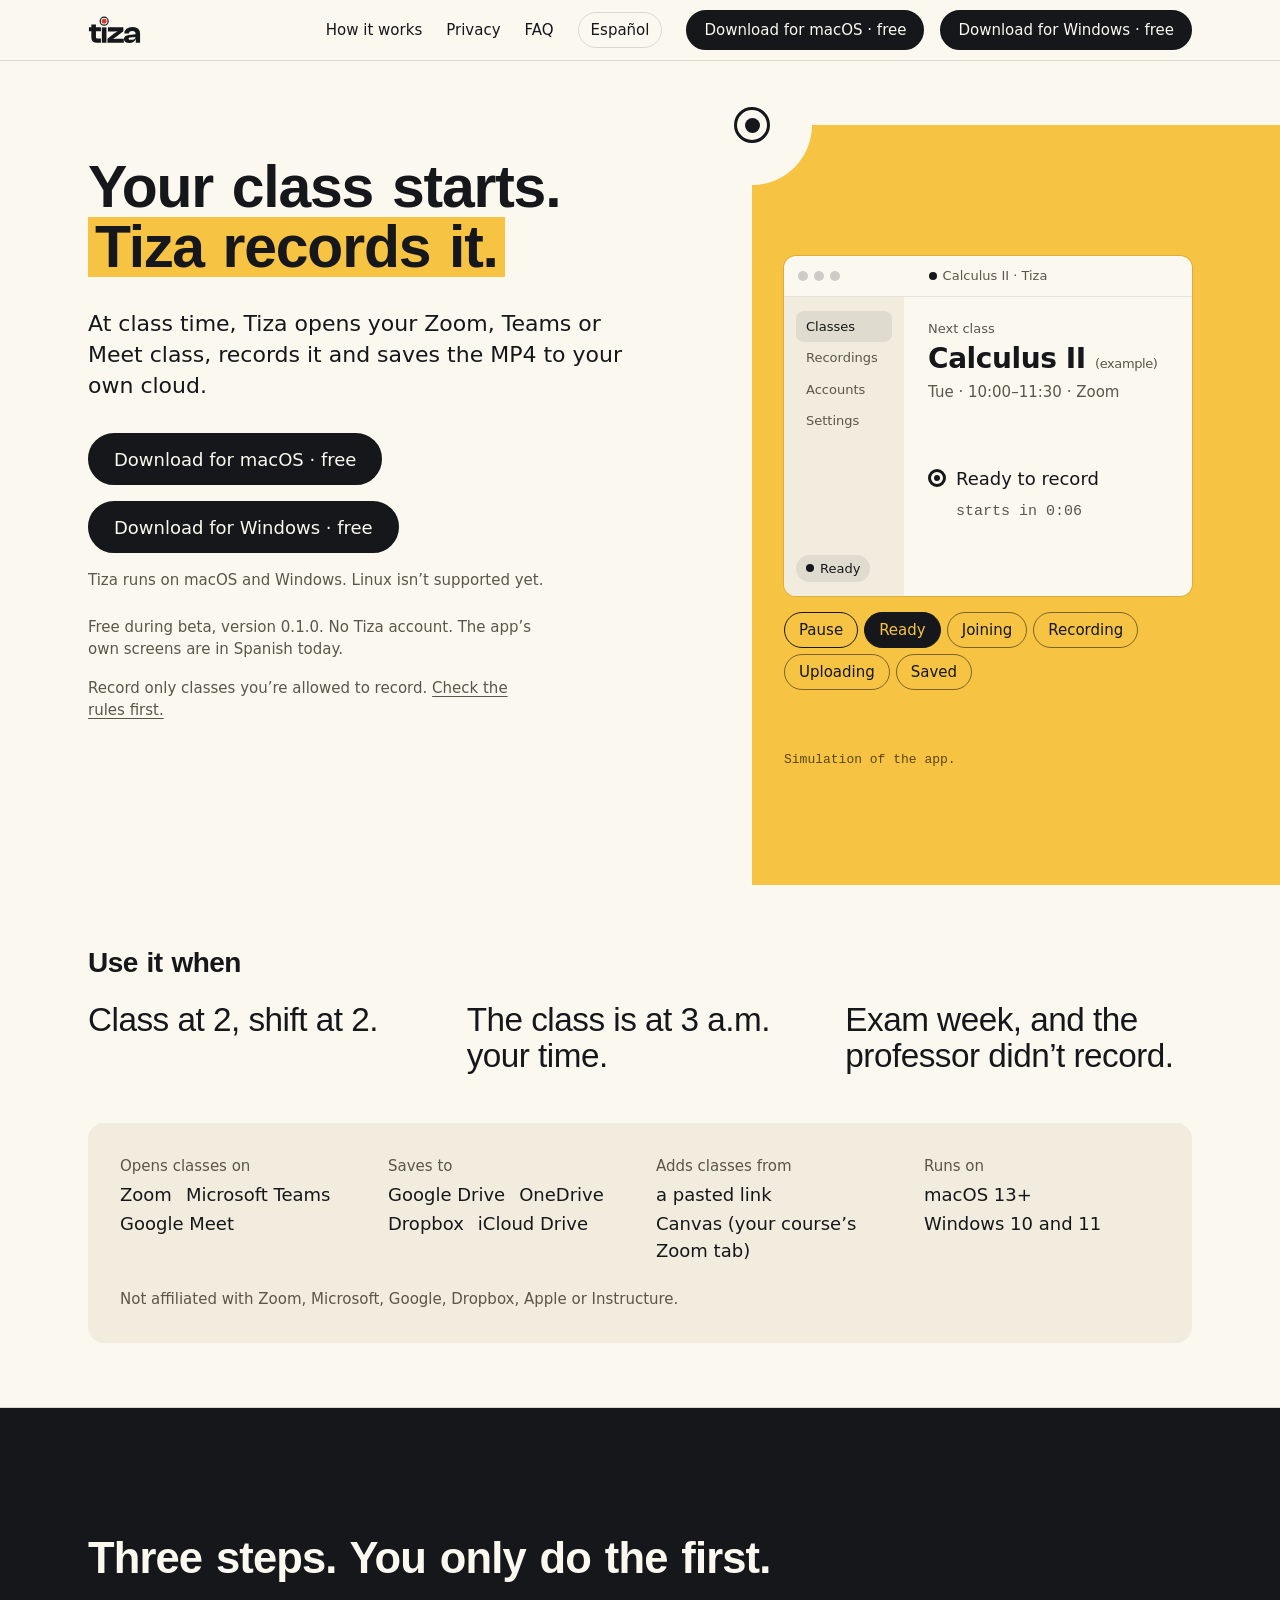
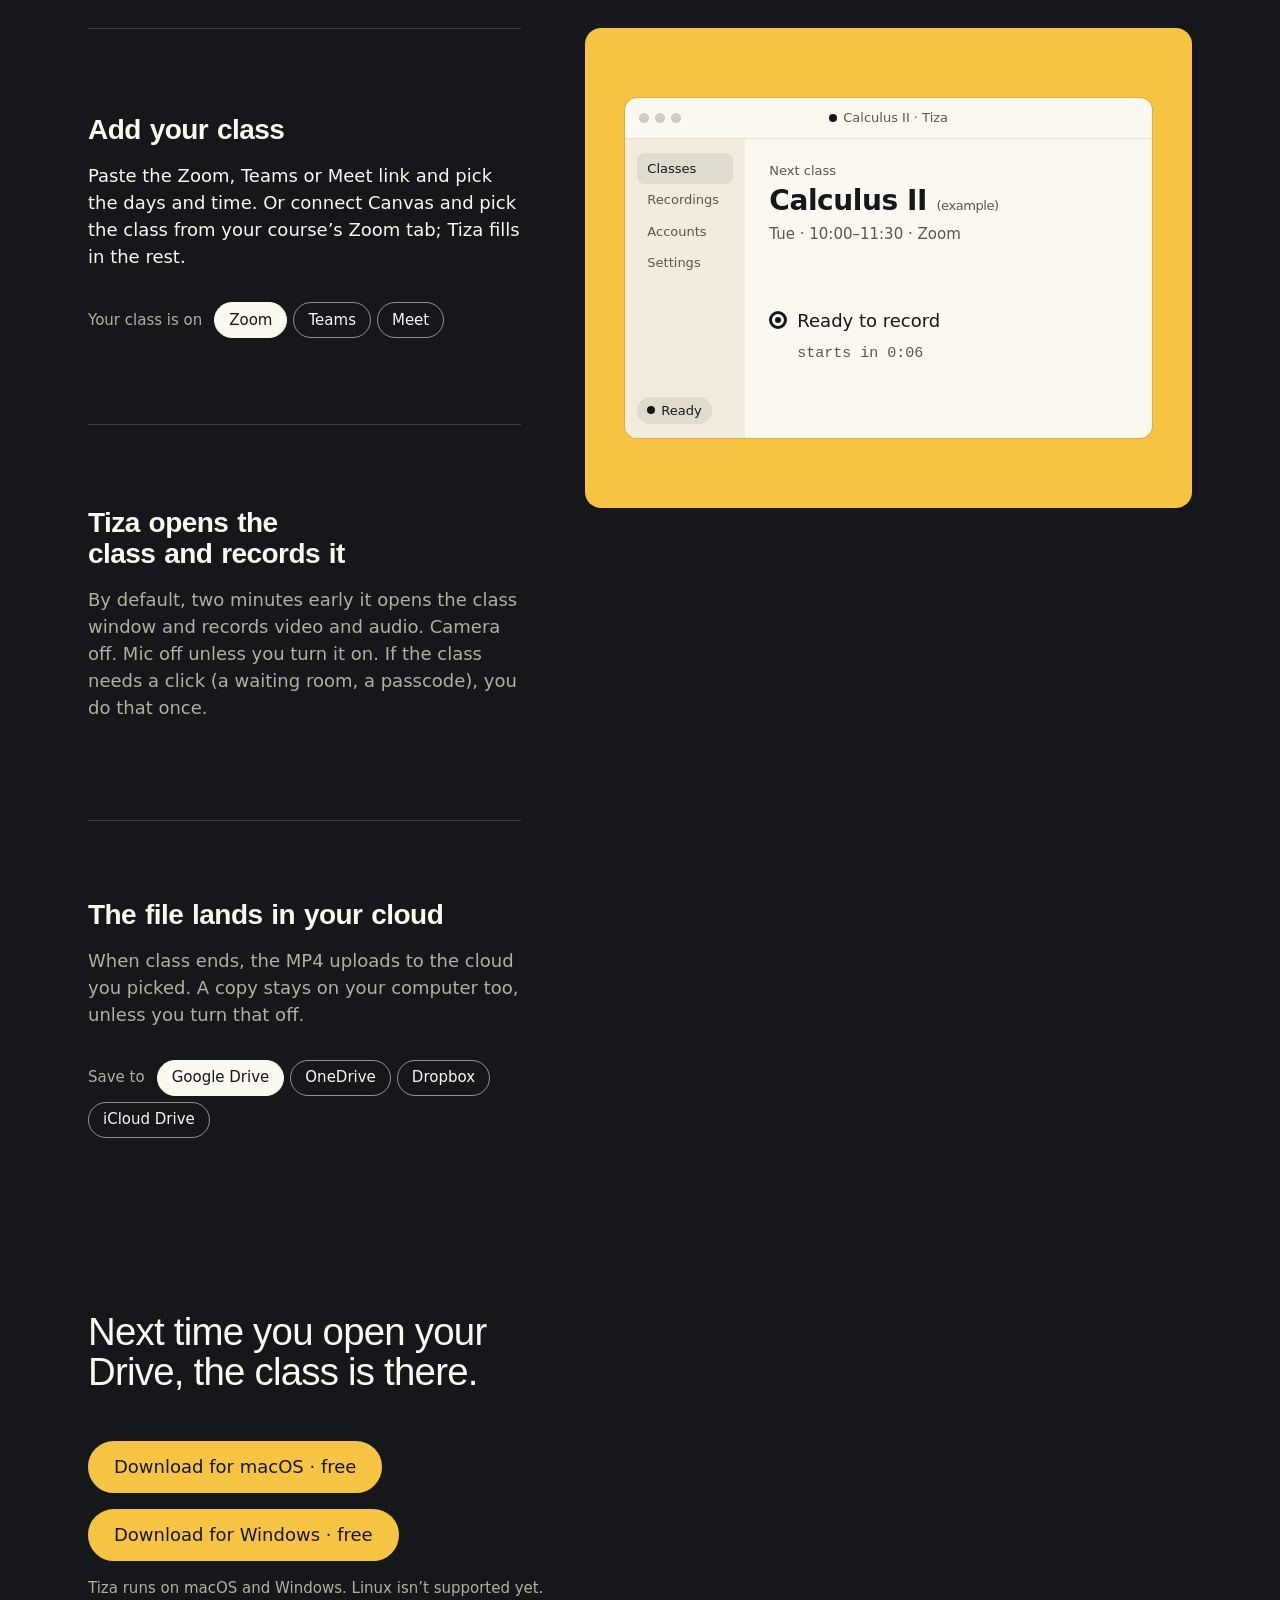
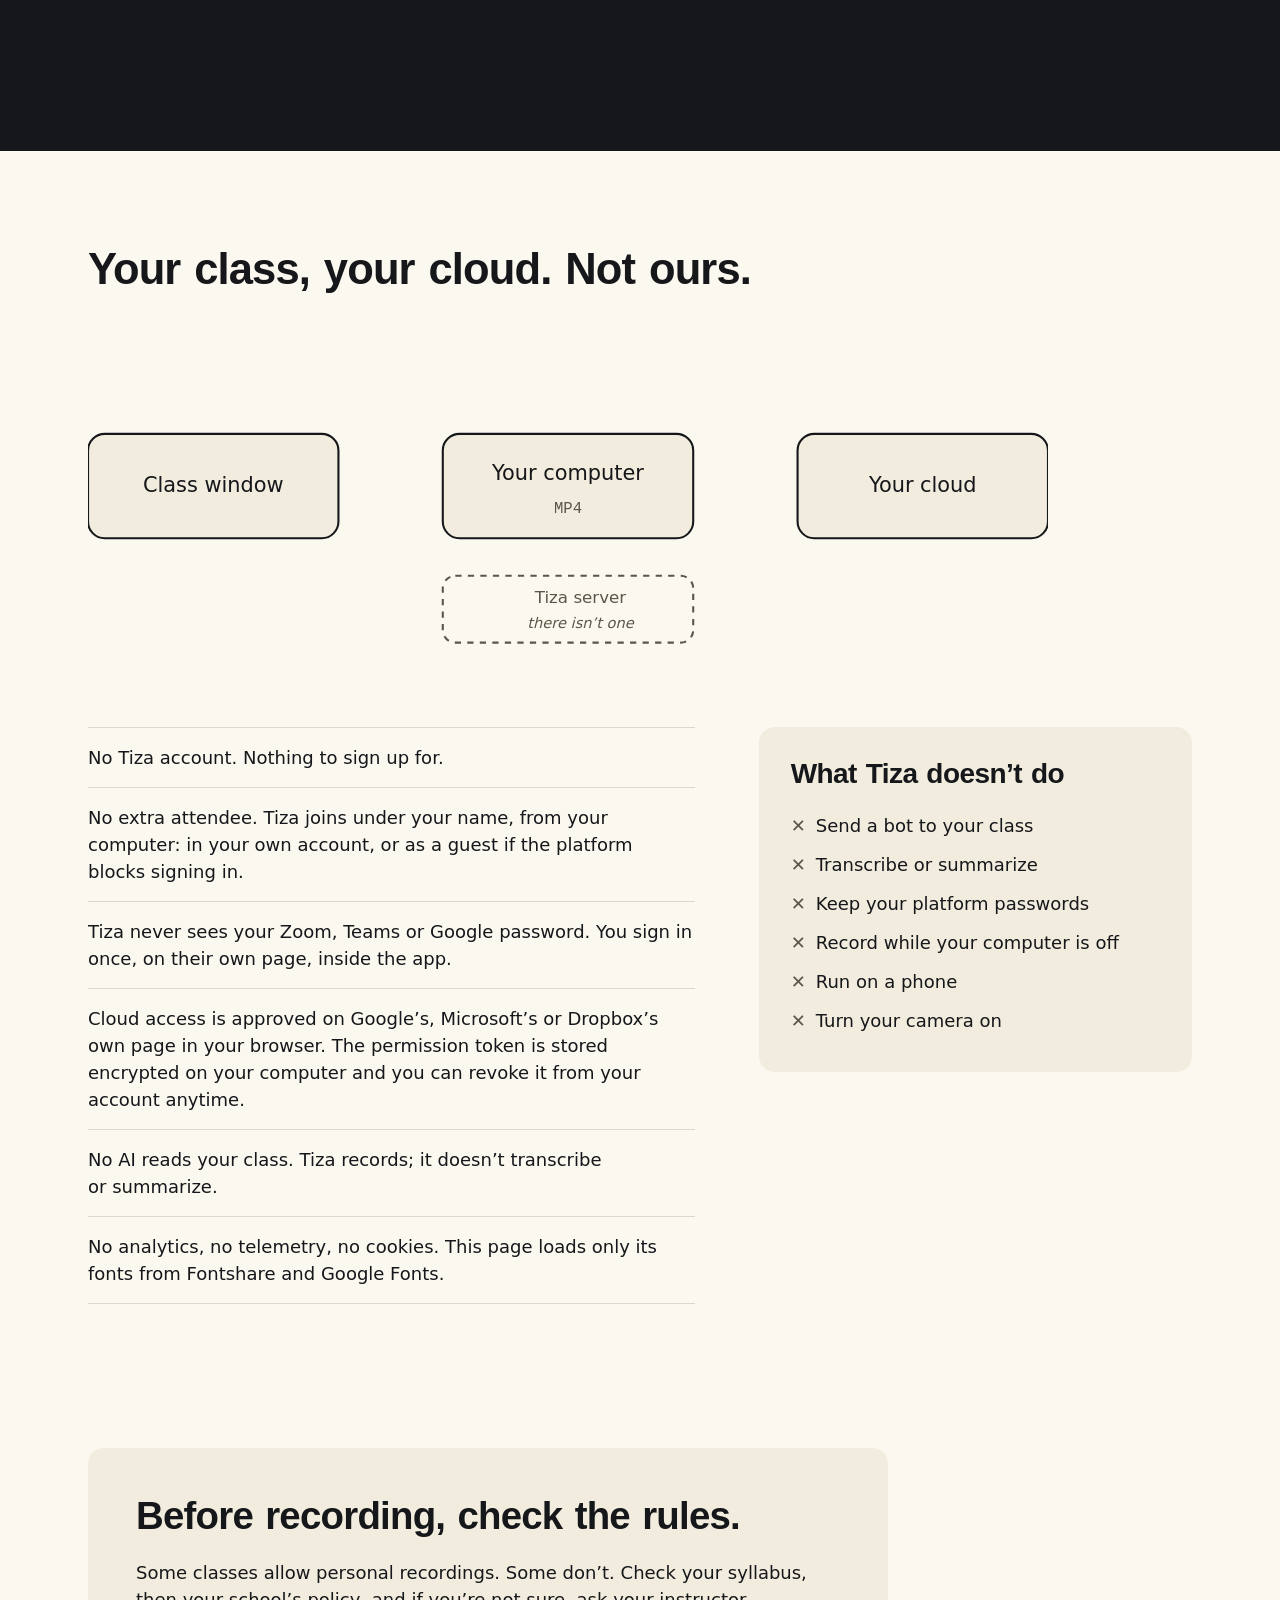
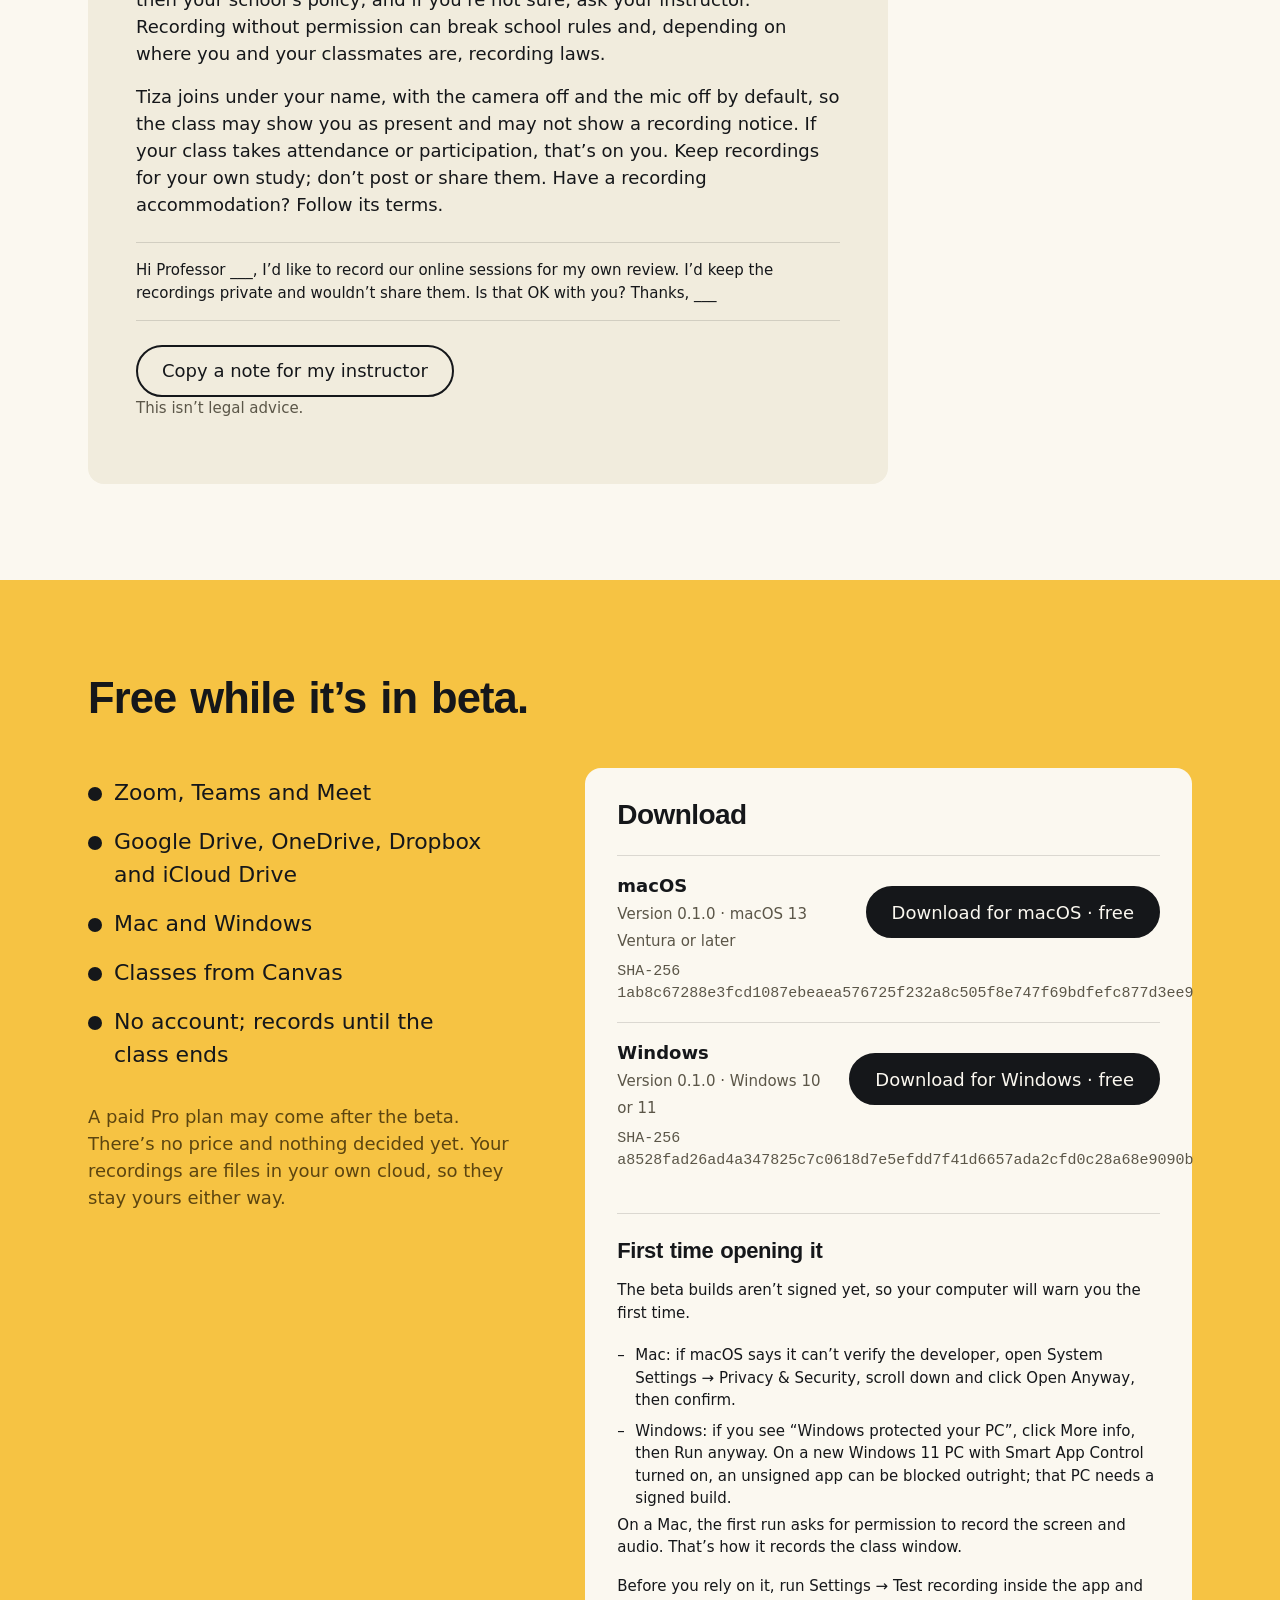
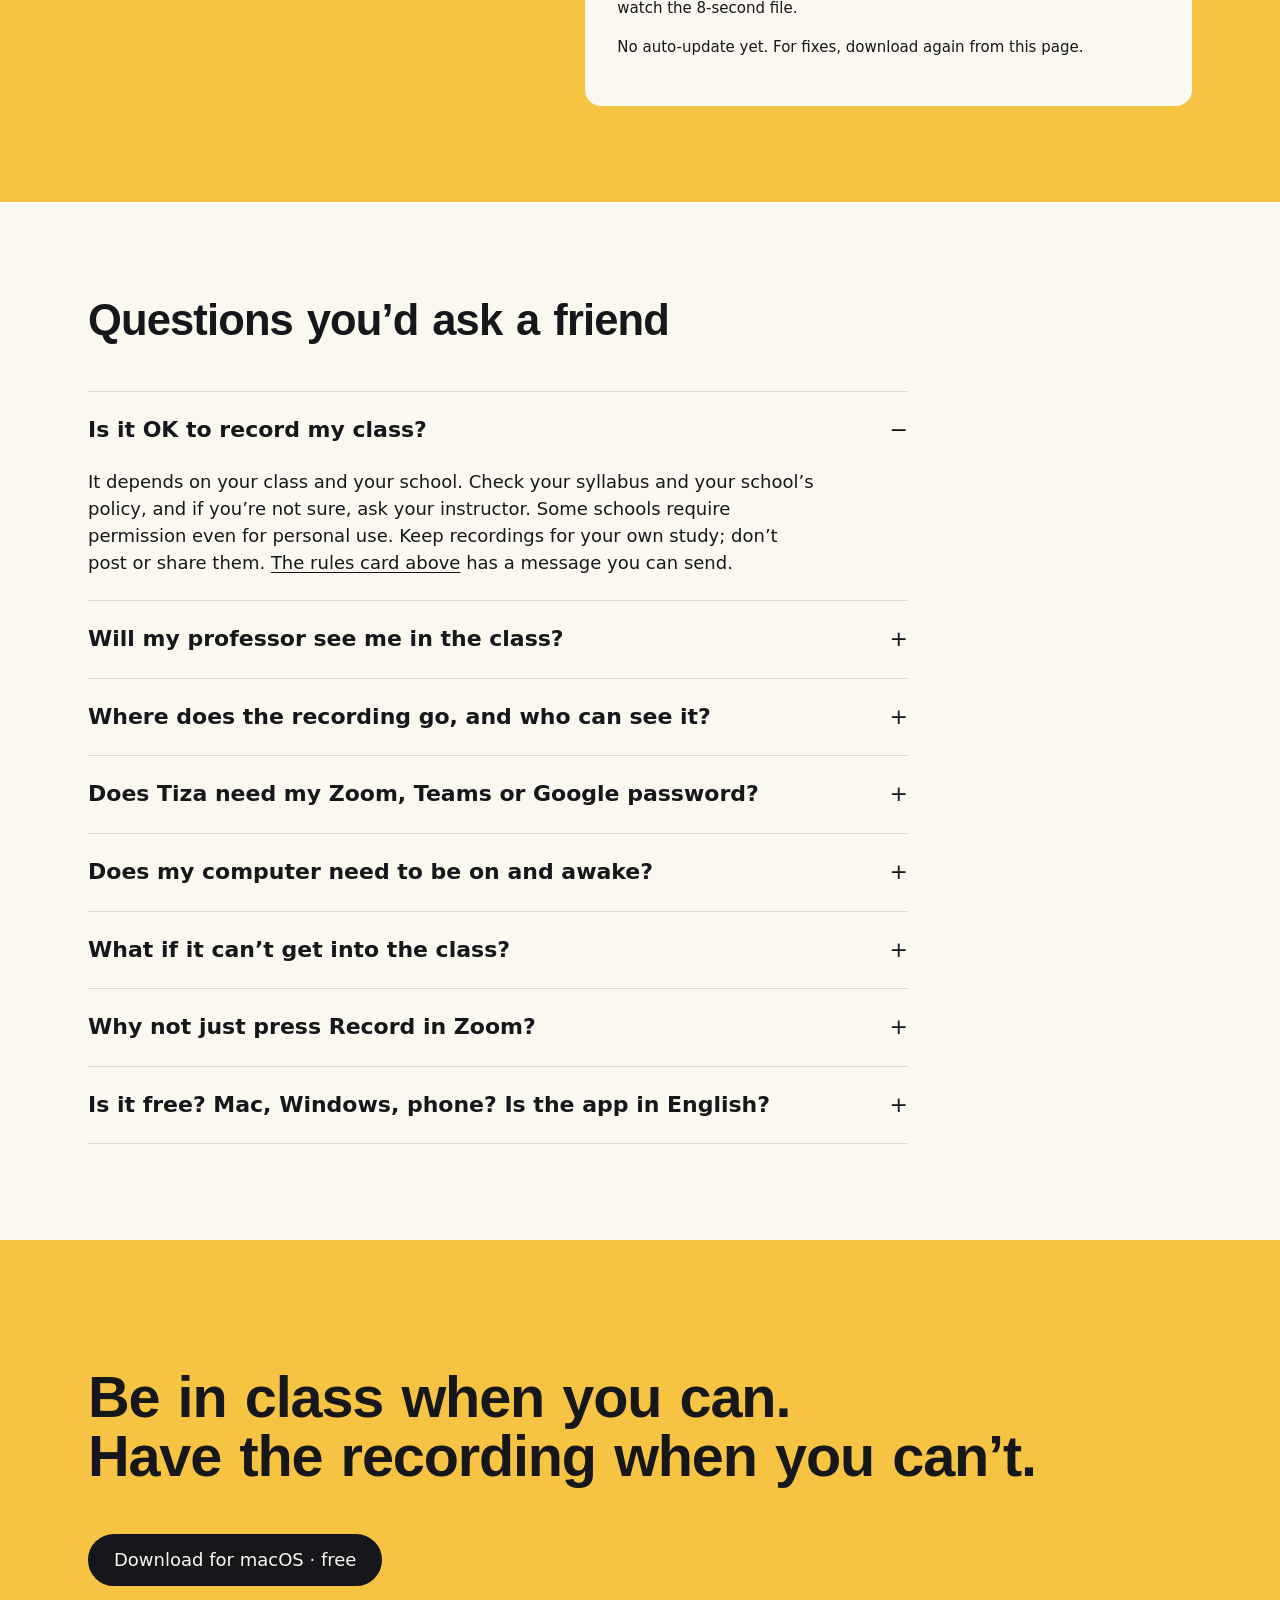
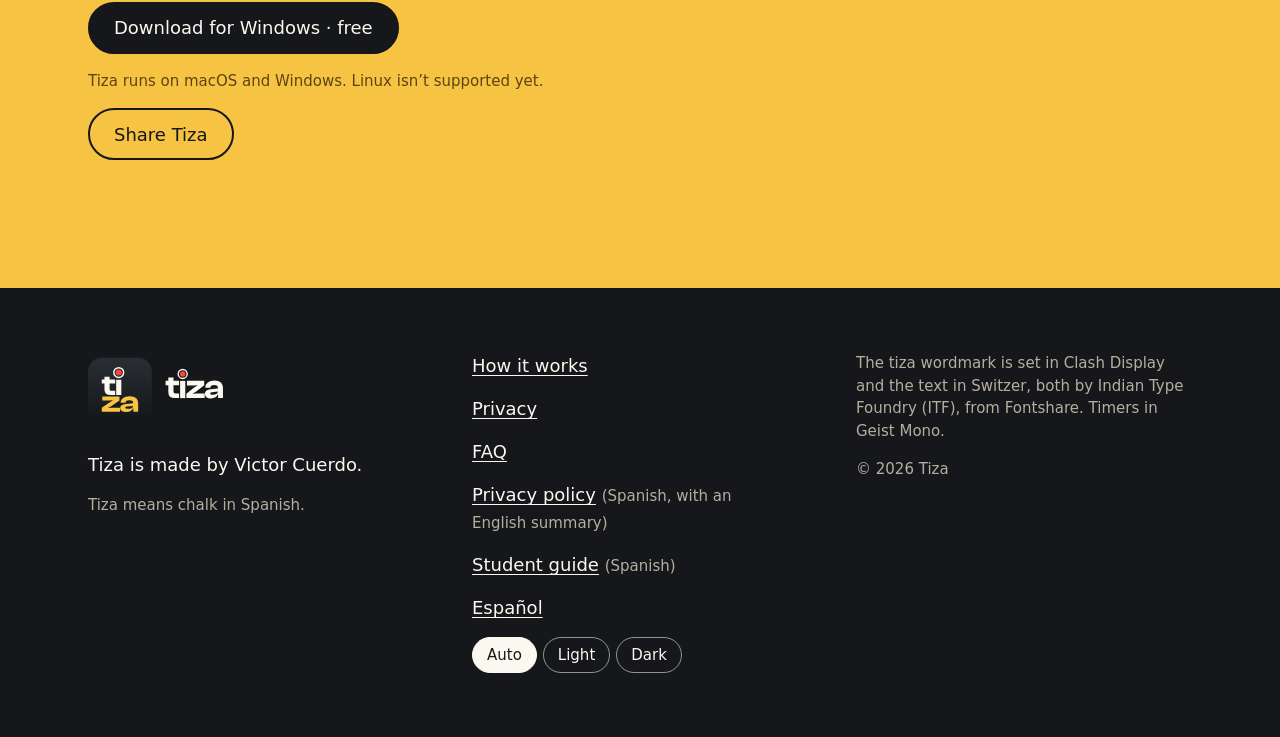
==== commit 4a5f266d: "Site for Tiza 0.1.0 (from tiza-app cf83fa8)" ====
--- a/index.html
+++ b/index.html
@@ -374,7 +374,7 @@
   </div>
 </footer>
 
-<script id="config" type="application/json">{"version":"0.1.0","_comment":"Publishing config for the landing page. Rendered into the HTML by site/build.mjs (so links work without JS) and read by app.js. Version comes from package.json.","siteUrl":"https://techspot-2025.github.io/tiza","downloads":{"mac":{"url":"https://github.com/TechSpot-2025/tiza/releases/download/v0.1.0/Tiza-0.1.0-mac-universal.dmg","sha256":"1ab8c67288e3fcd1087ebeaea576725f232a8c505f8e747f69bdfefc877d3ee9"},"win":{"url":"https://github.com/TechSpot-2025/tiza/releases/download/v0.1.0/Tiza-0.1.0-win-x64.exe","sha256":"a8528fad26ad4a347825c7c0618d7e5efdd7f41d6657ada2cfd0c28a68e9090b"}},"signed":false,"contactEmail":"victor.cuerdo@me.com"}</script>
+<script id="config" type="application/json">{"version":"0.1.0","_comment":"Publishing config for the landing page. Rendered into the HTML by site/build.mjs (so links work without JS) and read by app.js. Version comes from package.json.","siteUrl":"https://techspot-2025.github.io/tiza","downloads":{"mac":{"url":"https://github.com/TechSpot-2025/tiza/releases/download/v0.1.0/Tiza-0.1.0-mac-universal.dmg","sha256":"1ab8c67288e3fcd1087ebeaea576725f232a8c505f8e747f69bdfefc877d3ee9"},"win":{"url":"https://github.com/TechSpot-2025/tiza/releases/download/v0.1.0/Tiza-0.1.0-win-x64.exe","sha256":"a8528fad26ad4a347825c7c0618d7e5efdd7f41d6657ada2cfd0c28a68e9090b"}},"signed":false,"contactEmail":""}</script>
 <script id="i18n" type="application/json">{"lang":"en","alt_lang_label":"Español","alt_lang_aria":"Leer esta página en español","meta_title":"Tiza: records your online class at class time","meta_desc":"Free Mac and Windows app for students. Add your Zoom, Teams or Meet class once; at class time Tiza opens it, records it and saves the MP4 to your own cloud.","skip":"Skip to content","nav_how":"How it works","nav_privacy":"Privacy","nav_faq":"FAQ","nav_aria":"Main navigation","logo_alt":"tiza","cta_mac":"Download for macOS · free","cta_win":"Download for Windows · free","cta_other_mac":"Also for macOS","cta_other_win":"Also for Windows","cta_mobile":"Send it to my laptop","cta_mobile_note":"Tiza is a Mac and Windows app. There’s no phone app.","cta_mobile_copied":"Link copied. Open it on your computer.","cta_mobile_fail":"Copy this page’s address and open it on your computer.","hero_lead":"At class time, Tiza opens your Zoom, Teams or Meet class, records it and saves the MP4 to your own cloud.","hero_micro":"Free during beta, version 0.1.0. No Tiza account. The app’s own screens are in Spanish today.","hero_rules":"Record only classes you’re allowed to record. <a href=\"#rules\">Check the rules first.</a>","demo_caption":"Simulation of the app.","demo_title":"Calculus II · Tiza","demo_side_classes":"Classes","demo_side_recordings":"Recordings","demo_side_accounts":"Accounts","demo_side_settings":"Settings","demo_next":"Next class","demo_class":"Calculus II","demo_example":"example","demo_when":"Tue · 10:00–11:30","demo_st_ready":"Ready to record","demo_st_countdown":"starts in","demo_st_joining":"Opening the class…","demo_st_recording":"Recording","demo_st_uploading":"Uploading to {cloud}","demo_st_uploading_icloud":"Copying to your iCloud Drive folder","demo_st_saved":"Saved to {cloud}","demo_st_saved_icloud":"Copied to iCloud Drive","demo_file":"Calculus II · 2026-10-29.mp4","demo_pill_ready":"Ready","demo_pill_rec":"Recording","demo_pill_done":"Saved","demo_ctl_ready":"Ready","demo_ctl_joining":"Joining","demo_ctl_recording":"Recording","demo_ctl_uploading":"Uploading","demo_ctl_saved":"Saved","demo_stopped":"Auto-play is off. Pick a state, or press Play.","when_h2":"Use it when","when_1":"Class at 2, shift at 2.","when_2":"The class is at 3 a.m. your time.","when_3":"Exam week, and the professor didn’t record.","works_opens":"Opens classes on","works_opens_v":"Zoom · Microsoft Teams · Google Meet","works_saves":"Saves to","works_saves_v":"Google Drive · OneDrive · Dropbox · iCloud Drive","works_adds":"Adds classes from","works_adds_v":"a pasted link · Canvas (your course’s Zoom tab)","works_runs":"Runs on","works_runs_v":"macOS 13+ · Windows 10 and 11","works_note":"Not affiliated with Zoom, Microsoft, Google, Dropbox, Apple or Instructure.","how_h2":"Three steps. You only do the first.","step1_t":"Add your class","step1_b":"Paste the Zoom, Teams or Meet link and pick the days and time. Or connect Canvas and pick the class from your course’s Zoom tab; Tiza fills in the rest.","step2_t":"Tiza opens the class and records it","step2_b":"By default, two minutes early it opens the class window and records video and audio. Camera off. Mic off unless you turn it on. If the class needs a click (a waiting room, a passcode), you do that once.","step3_t":"The file lands in your cloud","step3_b":"When class ends, the MP4 uploads to the cloud you picked. A copy stays on your computer too, unless you turn that off.","how_outcome":"Next time you open your Drive, the class is there.","sel_platform":"Your class is on","sel_cloud":"Save to","cloud_h2":"Your class, your cloud. Not ours.","d_class":"Class window","d_pc":"Your computer","d_pc_sub":"MP4","d_cloud":"Your cloud","d_server":"Tiza server","d_server_sub":"there isn’t one","d_aria":"Diagram: the class window is recorded on your computer as an MP4 and uploaded straight to your cloud. There is no Tiza server in between.","cloud_1":"No Tiza account. Nothing to sign up for.","cloud_2":"No extra attendee. Tiza joins under your name, from your computer: in your own account, or as a guest if the platform blocks signing in.","cloud_3":"Tiza never sees your Zoom, Teams or Google password. You sign in once, on their own page, inside the app.","cloud_4":"Cloud access is approved on Google’s, Microsoft’s or Dropbox’s own page in your browser. The permission token is stored encrypted on your computer and you can revoke it from your account anytime.","cloud_5":"No AI reads your class. Tiza records; it doesn’t transcribe or summarize.","cloud_6":"No analytics, no telemetry, no cookies. This page loads only its fonts from Fontshare and Google Fonts.","dont_h3":"What Tiza doesn’t do","dont_1":"Send a bot to your class","dont_2":"Transcribe or summarize","dont_3":"Keep your platform passwords","dont_4":"Record while your computer is off","dont_5":"Run on a phone","dont_6":"Turn your camera on","rules_h2":"Before recording, check the rules.","rules_p1":"Some classes allow personal recordings. Some don’t. Check your syllabus, then your school’s policy, and if you’re not sure, ask your instructor. Recording without permission can break school rules and, depending on where you and your classmates are, recording laws.","rules_p2":"Tiza joins under your name, with the camera off and the mic off by default, so the class may show you as present and may not show a recording notice. If your class takes attendance or participation, that’s on you. Keep recordings for your own study; don’t post or share them. Have a recording accommodation? Follow its terms.","rules_btn":"Copy a note for my instructor","rules_copied":"Copied. Paste it into an email.","rules_copy_fail":"Couldn’t copy. Select the text above instead.","rules_template":"Hi Professor ___, I’d like to record our online sessions for my own review. I’d keep the recordings private and wouldn’t share them. Is that OK with you? Thanks, ___","rules_fine":"This isn’t legal advice.","beta_h2":"Free while it’s in beta.","beta_1":"Zoom, Teams and Meet","beta_2":"Google Drive, OneDrive, Dropbox and iCloud Drive","beta_3":"Mac and Windows","beta_4":"Classes from Canvas","beta_5":"No account; records until the class ends","beta_pro":"A paid Pro plan may come after the beta. There’s no price and nothing decided yet. Your recordings are files in your own cloud, so they stay yours either way.","dl_h3":"Download","dl_version":"Version","dl_min_mac":"macOS 13 Ventura or later","dl_min_win":"Windows 10 or 11","dl_unpublished":"The beta build isn’t out yet. Check back soon.","dl_notify":"Email me when it’s out","dl_notify_subject":"Tell me when the Tiza beta is out","dl_sha":"SHA-256","dl_first_h4":"First time opening it","dl_signing":"The beta builds aren’t signed yet, so your computer will warn you the first time.","dl_mac_steps":"Mac: if macOS says it can’t verify the developer, open System Settings → Privacy & Security, scroll down and click Open Anyway, then confirm.","dl_win_steps":"Windows: if you see “Windows protected your PC”, click More info, then Run anyway.","dl_sac":"On a new Windows 11 PC with Smart App Control turned on, an unsigned app can be blocked outright; that PC needs a signed build.","dl_perm":"On a Mac, the first run asks for permission to record the screen and audio. That’s how it records the class window.","dl_update":"No auto-update yet. For fixes, download again from this page.","dl_test":"Before you rely on it, run Settings → Test recording inside the app and watch the 8-second file.","faq_h2":"Questions you’d ask a friend","faq_1_q":"Is it OK to record my class?","faq_1_a":"It depends on your class and your school. Check your syllabus and your school’s policy, and if you’re not sure, ask your instructor. Some schools require permission even for personal use. Keep recordings for your own study; don’t post or share them. <a href=\"#rules\">The rules card above</a> has a message you can send.","faq_2_q":"Will my professor see me in the class?","faq_2_a":"Yes. Tiza opens the class under your name (your own account, or as a guest with your name if Google Meet blocks signing in), with the camera off and the mic off by default. If your class takes attendance or calls on people, you’re responsible for that.","faq_3_q":"Where does the recording go, and who can see it?","faq_3_a":"An MP4 goes to the cloud you pick: Google Drive, OneDrive, Dropbox, or your iCloud Drive folder, which your computer syncs. It lands in your account, so only you and anyone you share it with can see it. There’s no Tiza server in between. A copy also stays on your computer unless you turn that off. Free cloud plans fill up fast, so check your space.","faq_4_q":"Does Tiza need my Zoom, Teams or Google password?","faq_4_a":"No. You sign in once inside the app, on Zoom’s, Microsoft’s or Google’s own page, and the app remembers that session. Tiza never stores your password. For your cloud, you approve access on the provider’s own page in your browser, and the permission token is kept encrypted on your computer.","faq_5_q":"Does my computer need to be on and awake?","faq_5_a":"It needs to be on, with Tiza running. Tiza can open when you log in and wait in your menu bar or tray. If your computer might be asleep, turn on “Wake before class” and Tiza wakes it a few minutes early; on a Mac that asks for your admin password whenever it schedules the next wake-ups, so you’ll see the prompt now and then. If the computer is off or out of battery, Tiza can’t record, so keep it plugged in.","faq_6_q":"What if it can’t get into the class?","faq_6_a":"Joining is automatic when it can be. A passcode, a waiting room or an expired sign-in can need you once; the class window stays open so you can click. If the link changes, open the class in Tiza and paste the new one. Classes added from Canvas keep the course’s lasting Zoom link, not Canvas’s one-time link. Run the test recording in Settings before the first real class.","faq_7_q":"Why not just press Record in Zoom?","faq_7_a":"Often only the host can record, and the host’s cloud recordings live in their account; some schools delete them after a few weeks. Tiza records on your side, starts on its own at class time, and keeps the file in your cloud. If your school already posts every recording, you may not need Tiza at all.","faq_8_q":"Is it free? Mac, Windows, phone? Is the app in English?","faq_8_a":"Free during the beta; a Pro plan may come later, with no price decided. macOS 13 or later and Windows 10 or 11. There’s no phone app: recording a class needs a computer. The app’s own screens are in Spanish today; this page is in both languages.","share_btn":"Share Tiza","share_copied":"Link copied.","share_text":"Tiza records your online class at class time and saves it to your own cloud.","foot_maker":"Tiza is made by Victor Cuerdo.","foot_contact":"Questions, bugs or ideas:","foot_privacy":"Privacy policy","foot_privacy_note":"(Spanish, with an English summary)","foot_guide":"Student guide","foot_name":"Tiza means chalk in Spanish.","foot_theme_auto":"Auto","foot_theme_light":"Light","foot_theme_dark":"Dark","foot_credit":"The tiza wordmark is set in Clash Display and the text in Switzer, both by Indian Type Foundry (ITF), from Fontshare. Timers in Geist Mono.","foot_copy":"© 2026 Tiza","hero_h1_a":"Your class starts.","hero_h1_b":"Tiza records it.","demo_pause":"Pause","demo_play":"Play","demo_live_prefix":"Demo state:","demo_win_aria":"Tiza’s main window, simulated","works_aria":"What Tiza works with","final_h2_a":"Be in class when you can.","final_h2_b":"Have the recording when you can’t.","foot_guide_note":"(Spanish)","foot_home":"Home","linux_note":"Tiza runs on macOS and Windows. Linux isn’t supported yet.","theme_aria":"Theme","alt_lang_short":"ES","nav_footer":"Footer","demo_ctl_aria":"Demo controls","dl_unpublished_short":"The beta build isn’t out yet. Details below."}</script>
 <script src="app.js" defer></script>
 </body>
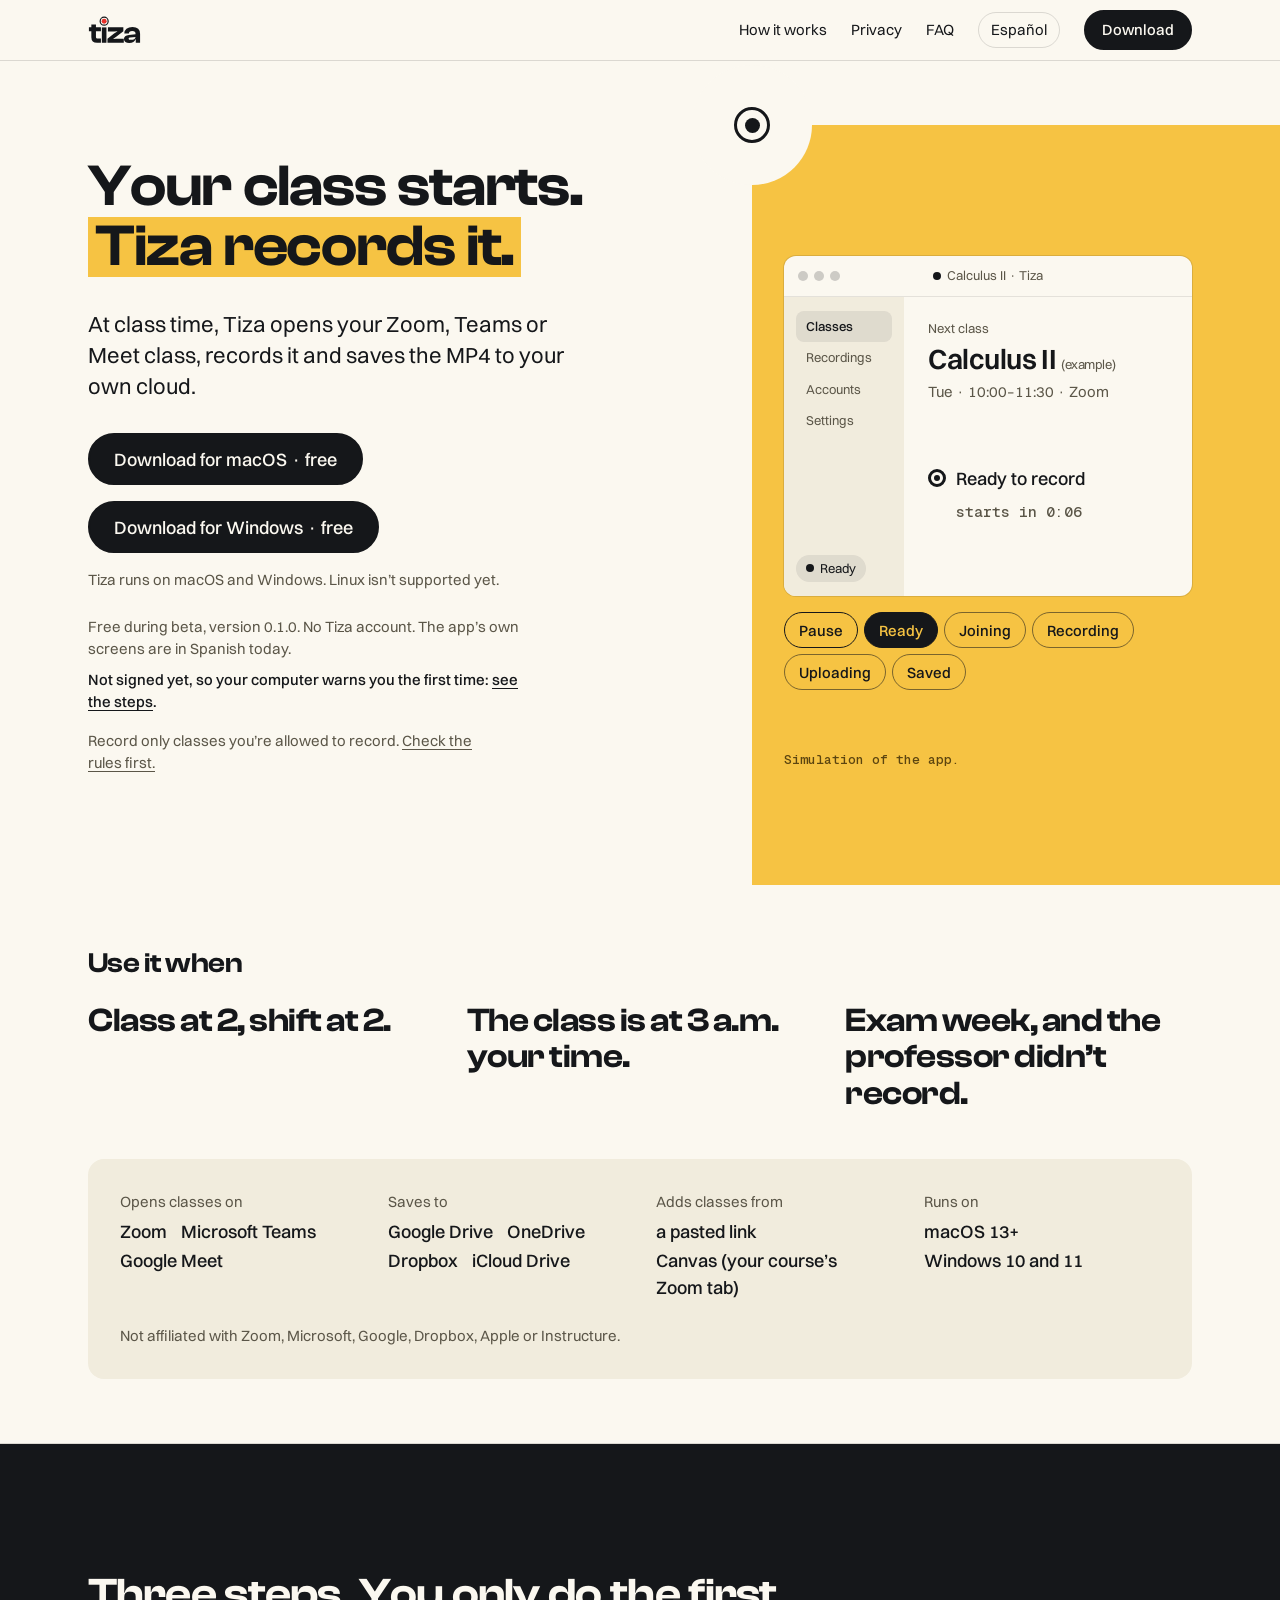
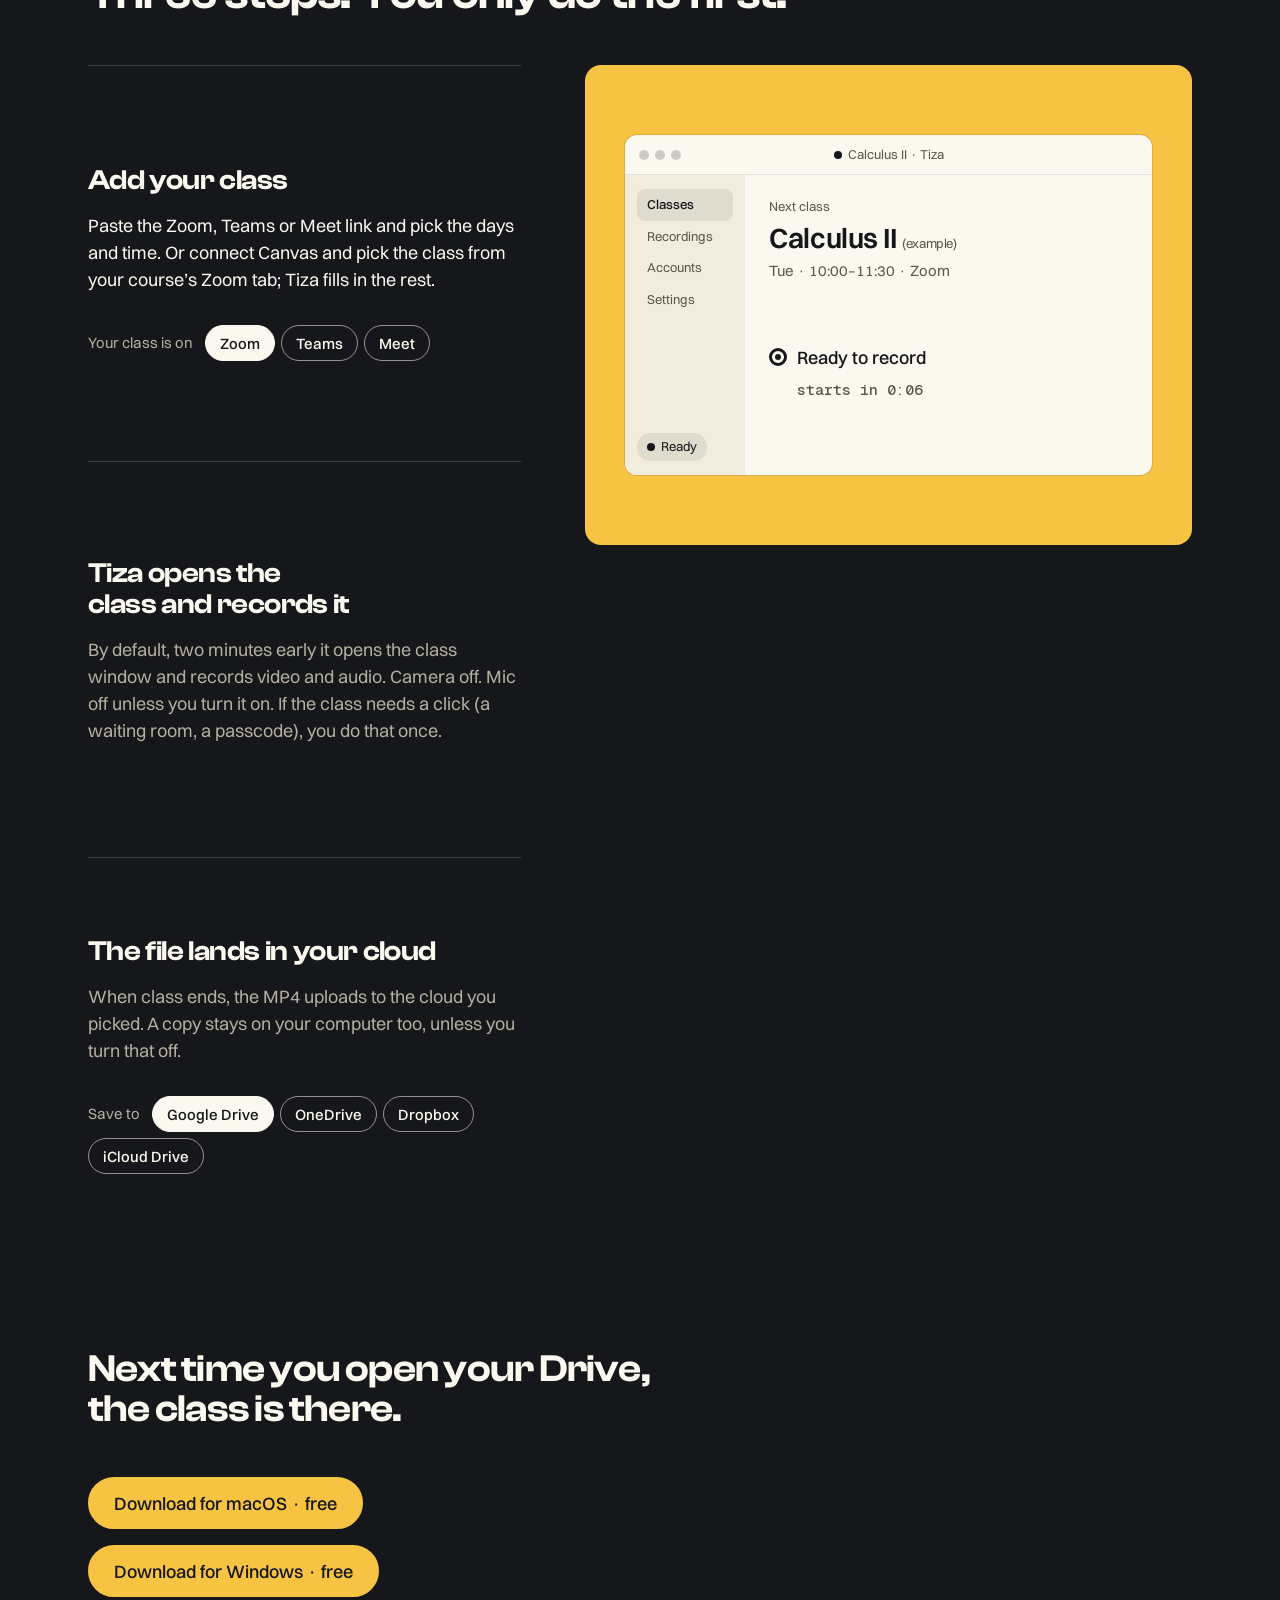
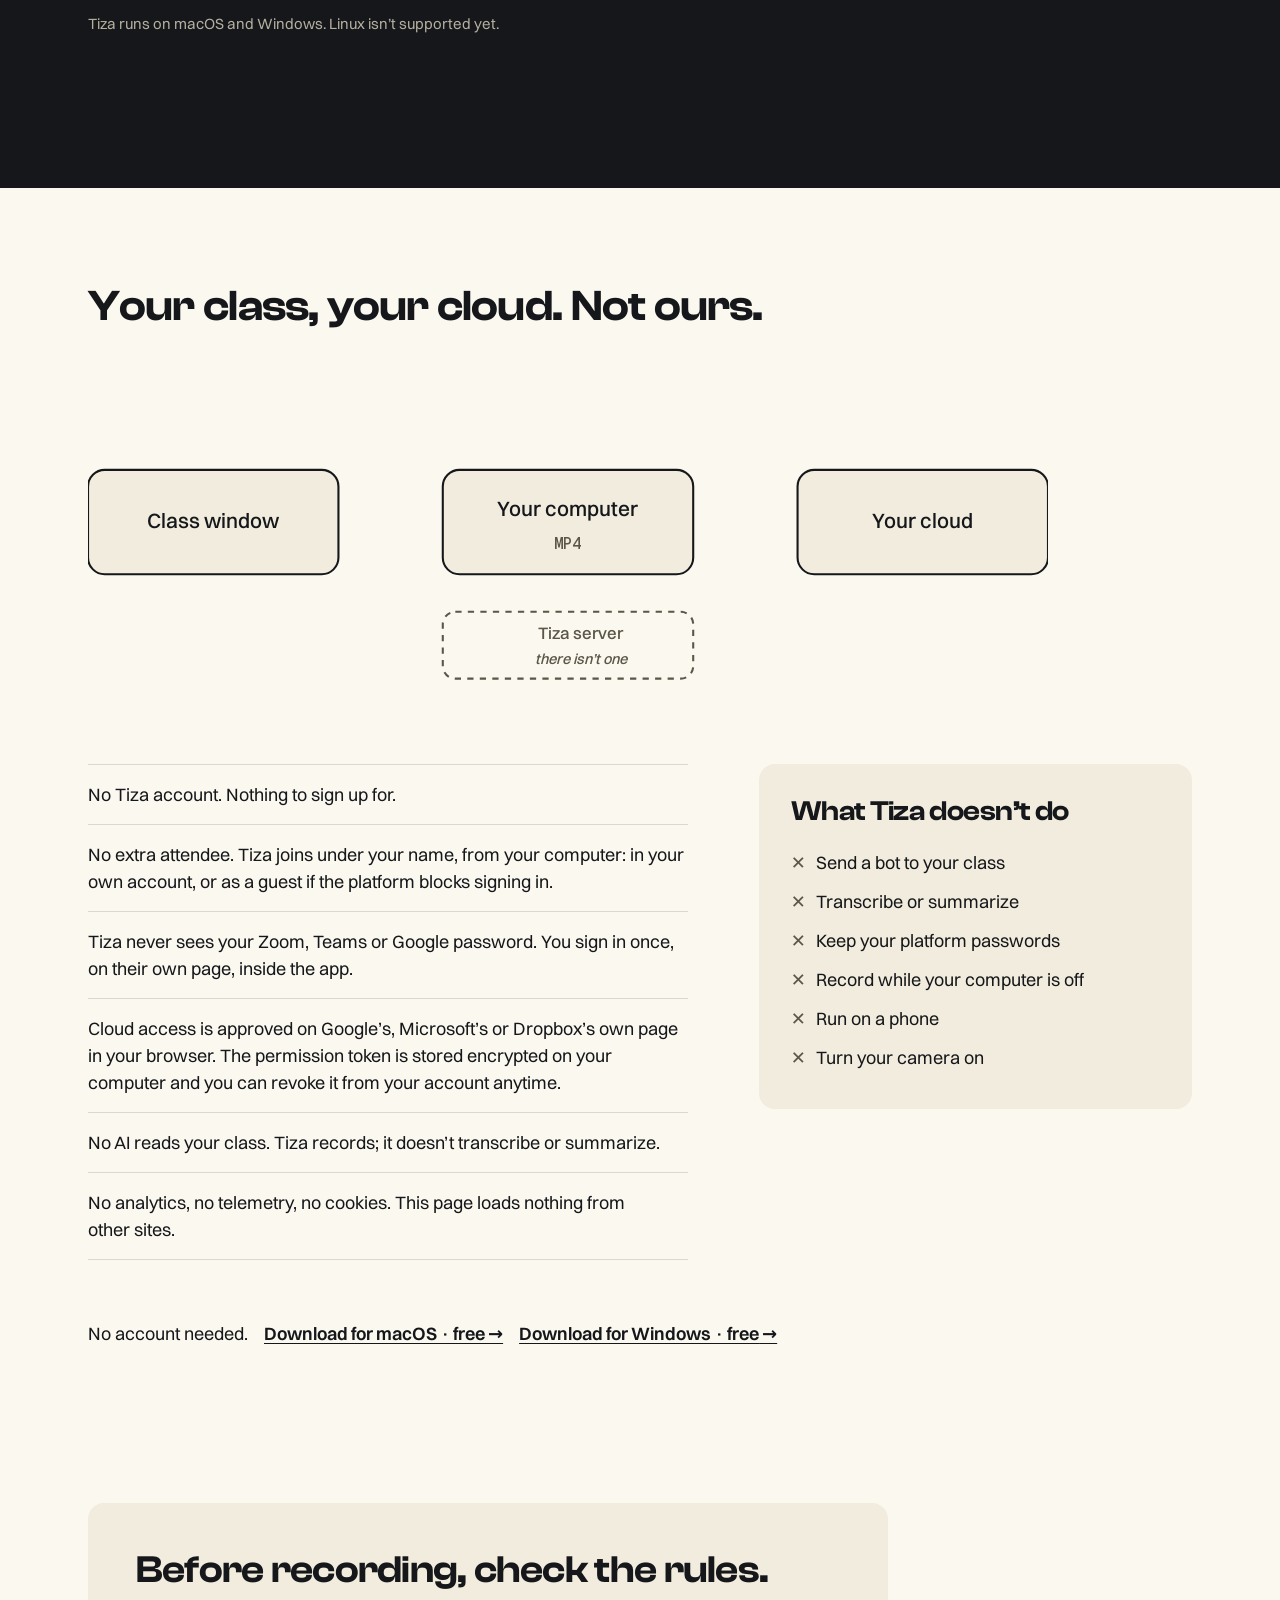
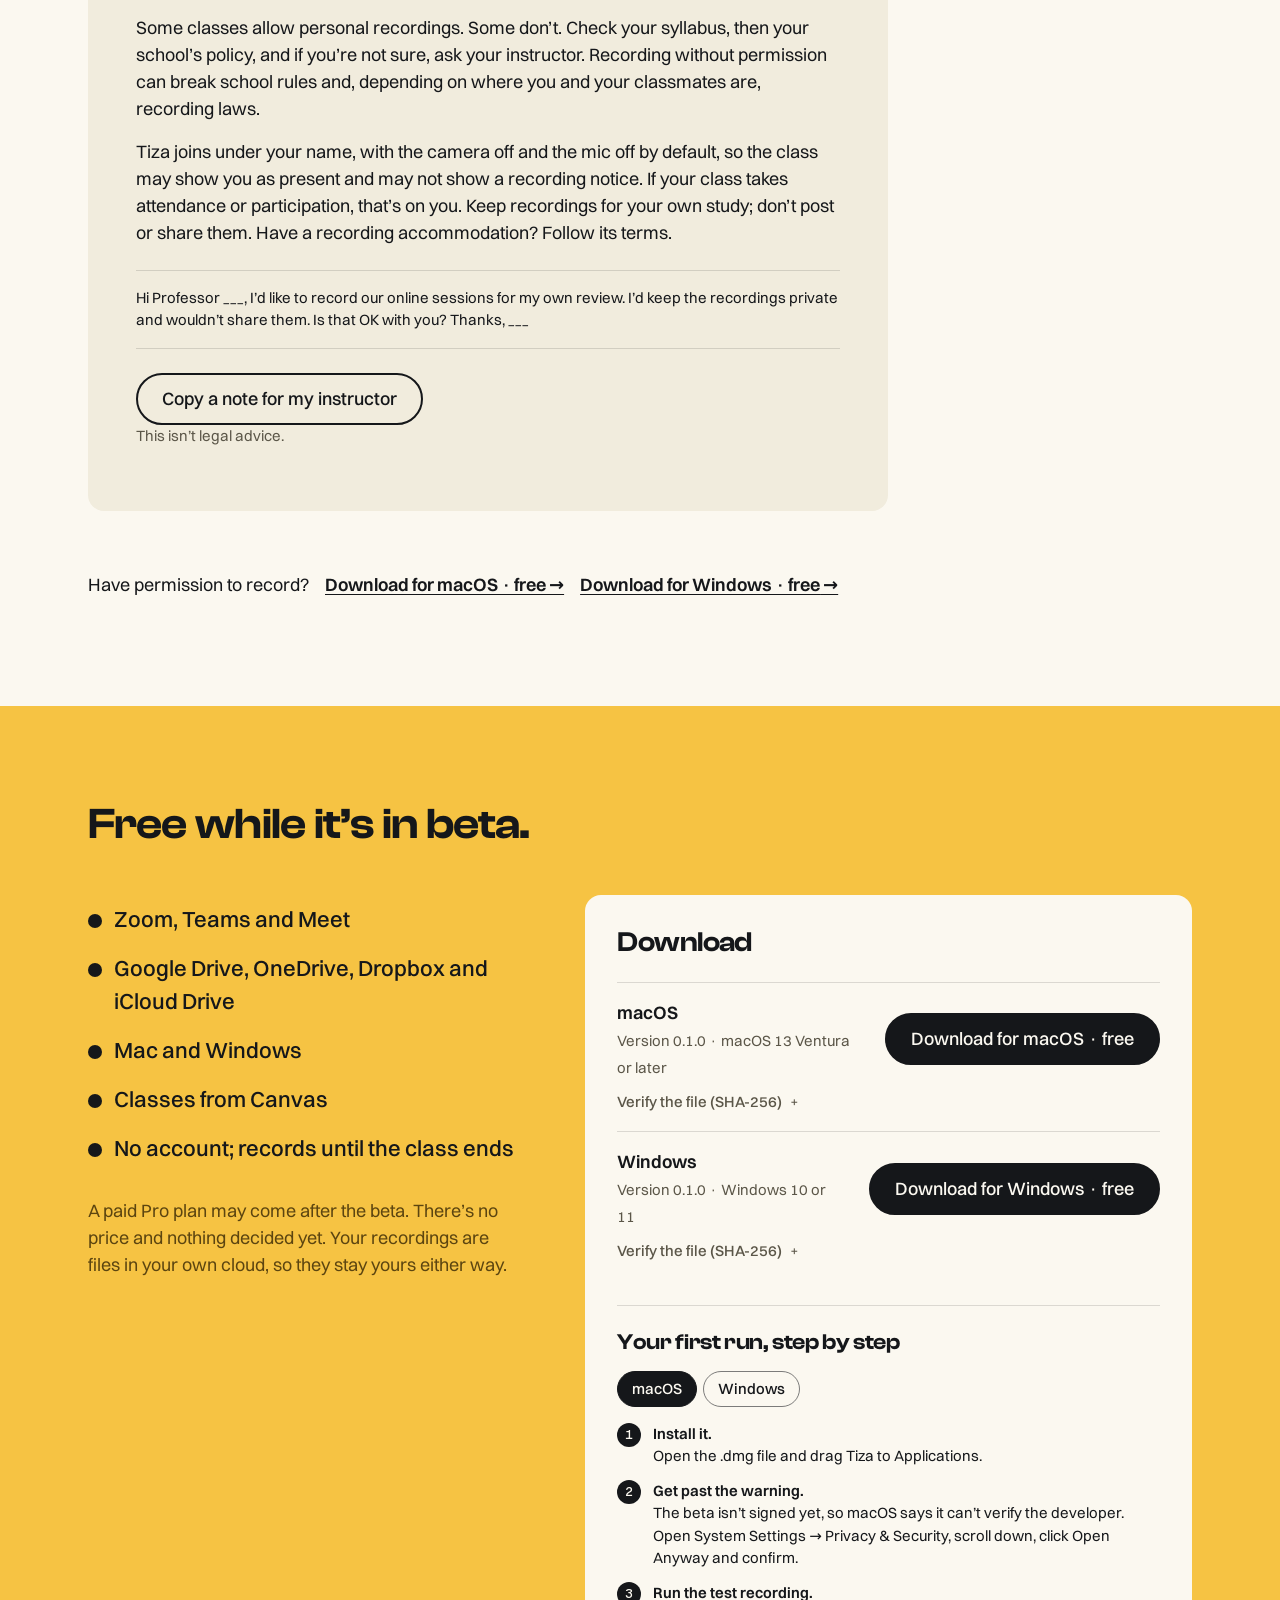
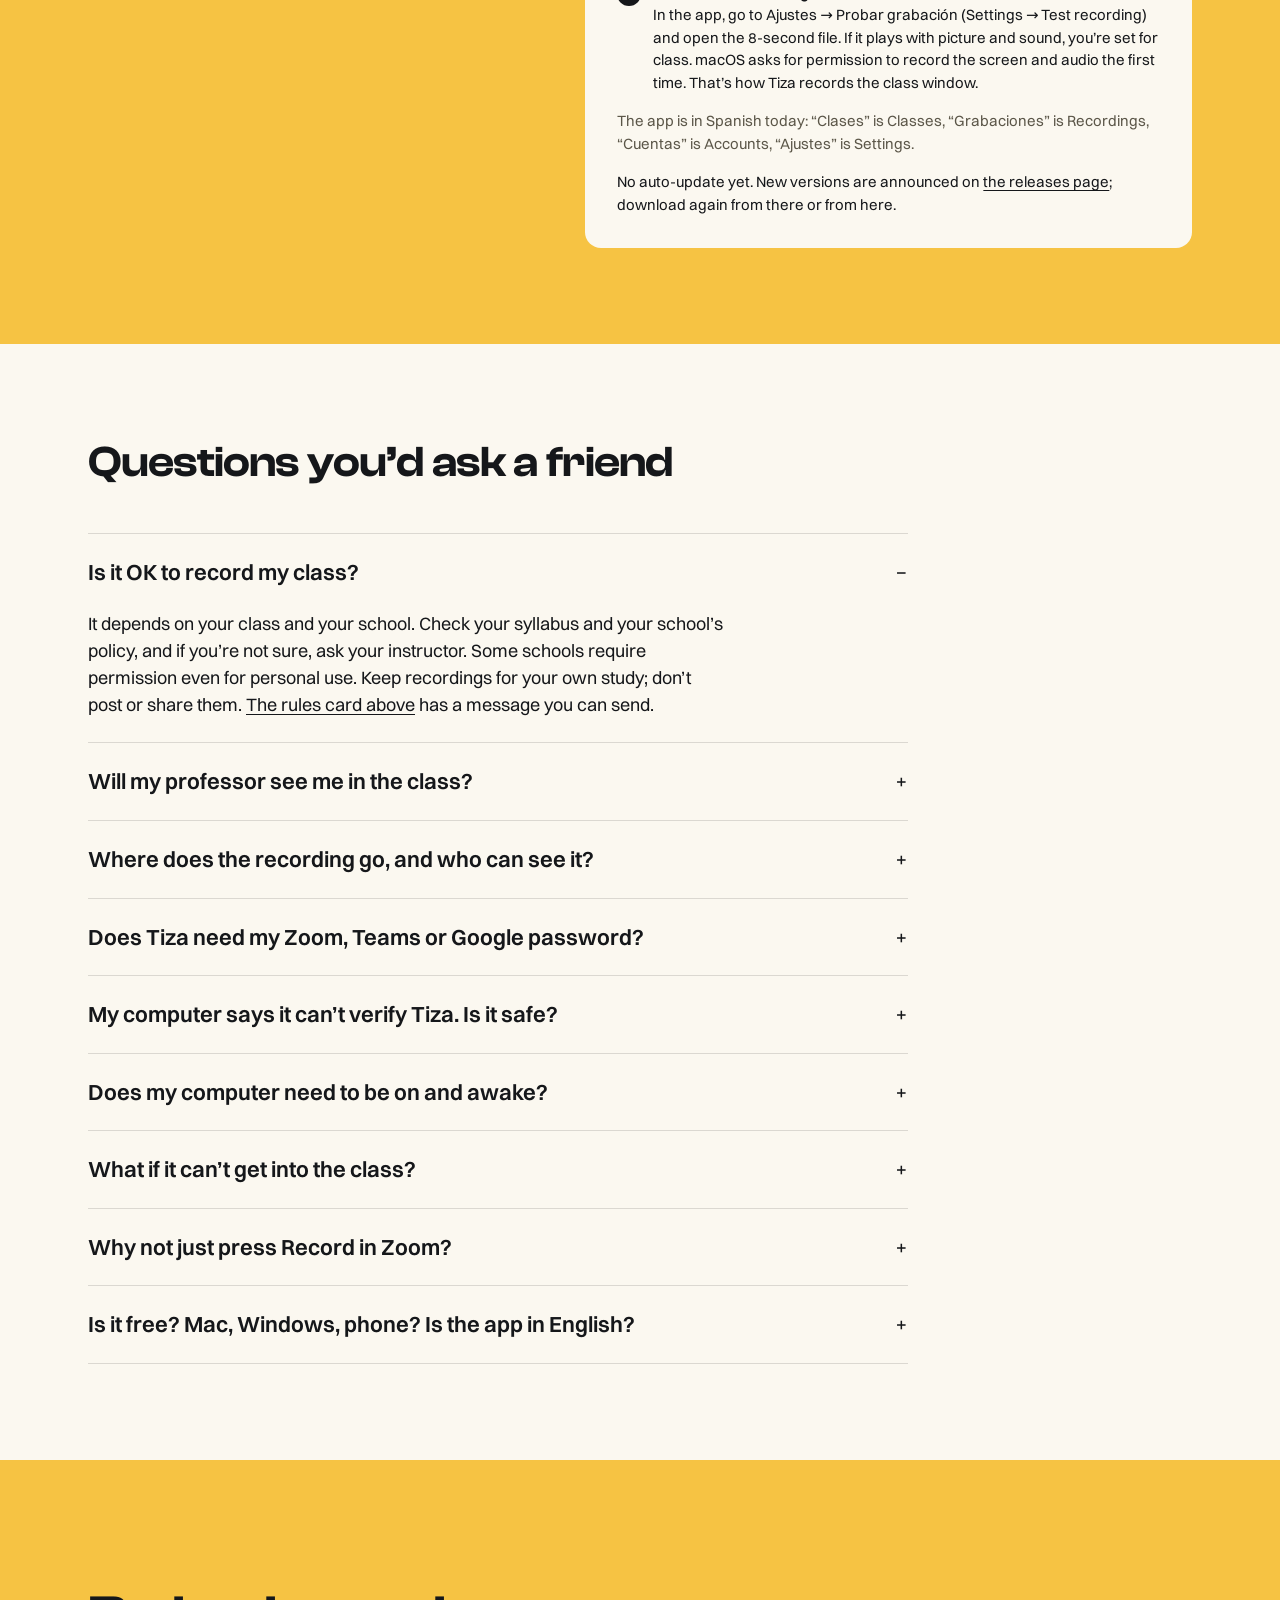
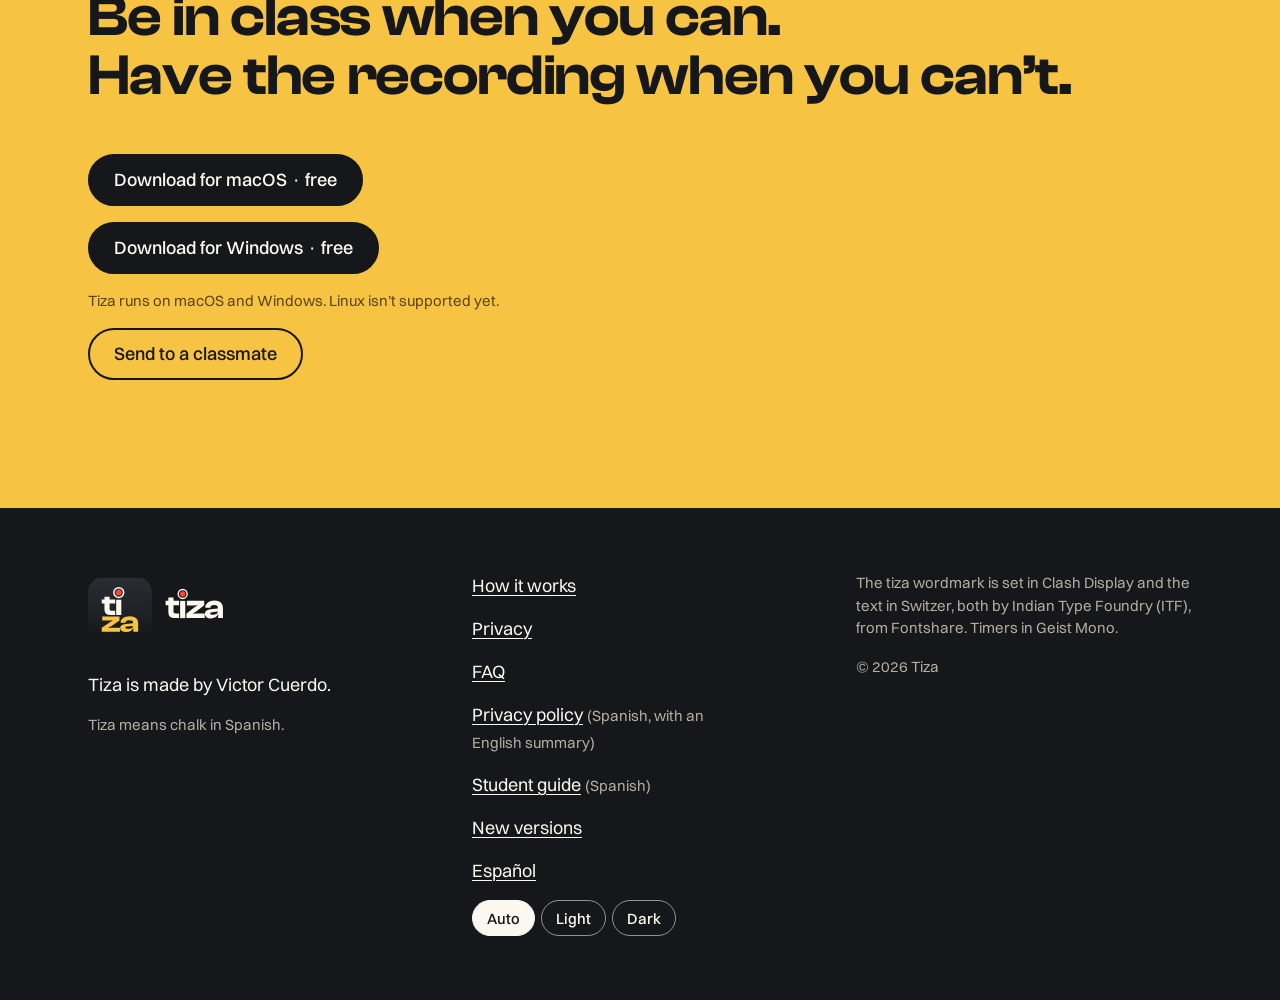
==== commit dd12e28d: "Site for Tiza 0.1.0 (from tiza-app 87a60a3)" ====
--- a/index.html
+++ b/index.html
@@ -5,7 +5,7 @@
   <meta name="viewport" content="width=device-width, initial-scale=1">
   <title>Tiza: records your online class at class time</title>
   <meta name="description" content="Free Mac and Windows app for students. Add your Zoom, Teams or Meet class once; at class time Tiza opens it, records it and saves the MP4 to your own cloud.">
-  <meta http-equiv="Content-Security-Policy" content="default-src 'none'; style-src 'self' https://api.fontshare.com https://fonts.googleapis.com; font-src https://cdn.fontshare.com https://fonts.gstatic.com; img-src 'self' data:; script-src 'self'; base-uri 'none'; form-action 'none'">
+  <meta http-equiv="Content-Security-Policy" content="default-src 'none'; style-src 'self'; font-src 'self'; img-src 'self' data:; script-src 'self'; base-uri 'none'; form-action 'none'">
   <meta name="color-scheme" content="light dark">
   <meta name="theme-color" media="(prefers-color-scheme: light)" content="#fbf8f0">
   <meta name="theme-color" media="(prefers-color-scheme: dark)" content="#15171a">
@@ -14,7 +14,12 @@
   <meta property="og:type" content="website">
   <meta property="og:locale" content="en_US">
   <meta property="og:locale:alternate" content="es_LA">
-  <meta name="twitter:card" content="summary">
+  <meta property="og:image" content="https://techspot-2025.github.io/tiza/assets/og.png">
+  <meta property="og:image:type" content="image/png">
+  <meta property="og:image:width" content="1200">
+  <meta property="og:image:height" content="630">
+  <meta property="og:image:alt" content="The Tiza app window in its Recording state, next to the line “Your class starts. Tiza records it.”, on honey yellow.">
+  <meta name="twitter:card" content="summary_large_image">
   <link rel="canonical" href="https://techspot-2025.github.io/tiza/">
   <meta property="og:url" content="https://techspot-2025.github.io/tiza/">
   <link rel="alternate" hreflang="en" href="https://techspot-2025.github.io/tiza/">
@@ -23,13 +28,8 @@
   <link rel="icon" href="assets/tiza-icon.svg" type="image/svg+xml">
   <link rel="apple-touch-icon" href="assets/apple-touch-icon.png">
   <script src="theme.js"></script>
-  <link rel="preconnect" href="https://api.fontshare.com">
-  <link rel="preconnect" href="https://cdn.fontshare.com" crossorigin>
-  <link rel="preconnect" href="https://fonts.googleapis.com">
-  <link rel="preconnect" href="https://fonts.gstatic.com" crossorigin>
-  <link rel="stylesheet" href="https://api.fontshare.com/v2/css?f[]=clash-display@600&display=swap">
-  <link rel="stylesheet" href="https://api.fontshare.com/v2/css?f[]=switzer@400,500,600&display=swap">
-  <link rel="stylesheet" href="https://fonts.googleapis.com/css2?family=Geist+Mono:wght@500&display=swap">
+  <link rel="preload" href="assets/fonts/ClashDisplay-Semibold.woff2" as="font" type="font/woff2" crossorigin>
+  <link rel="preload" href="assets/fonts/Switzer-Regular.woff2" as="font" type="font/woff2" crossorigin>
   <link rel="stylesheet" href="styles.css">
 </head>
 <body>
@@ -54,6 +54,24 @@
   </div>
 </header>
 
+<dialog class="dock" id="dock" aria-labelledby="dock-h" data-dock>
+  <div class="dock-head">
+    <h2 id="dock-h" tabindex="-1" data-dock-title></h2>
+    <button type="button" class="dock-x" data-dock-close aria-label="Close"><span aria-hidden="true">×</span></button>
+  </div>
+  <div data-dock-steps></div>
+  <p class="small">Download didn’t start? <a href="#download" data-dock-retry>Try again</a>.</p>
+  <div class="dock-ask">
+    <p>Know someone in the same class?</p>
+    <div class="row">
+      <button type="button" class="btn btn-ghost btn-sm" data-share data-ok="Link copied." data-fail="Couldn’t copy. This page’s address:" data-text="Tiza is a free beta app that opens your online class at class time, records it and saves it to your own cloud.">Send to a classmate</button>
+      <span class="status small" role="status"></span>
+    </div>
+  </div>
+  
+  
+</dialog>
+
 <main id="main">
 
   <!-- 1. Hero: fragment on a shaped stage -->
@@ -67,7 +85,8 @@
           <a class="btn btn-primary" data-os="win" href="https://github.com/TechSpot-2025/tiza/releases/download/v0.1.0/Tiza-0.1.0-win-x64.exe">Download for Windows · free</a>
           
         </div>
-        <p class="micro">Free during beta, version 0.1.0. No Tiza account. The app’s own screens are in Spanish today.</p>
+        <p class="micro" data-returning>Free during beta, version 0.1.0. No Tiza account. The app’s own screens are in Spanish today.</p>
+        <p class="micro warn">Not signed yet, so your computer warns you the first time: <a href="#first-launch">see the steps</a>.</p>
         <p class="micro rules-line">Record only classes you’re allowed to record. <a href="#rules">Check the rules first.</a></p>
       </div>
 
@@ -229,7 +248,7 @@
           <li>Tiza never sees your Zoom, Teams or Google password. You sign in once, on their own page, inside the app.</li>
           <li>Cloud access is approved on Google’s, Microsoft’s or Dropbox’s own page in your browser. The permission token is stored encrypted on your computer and you can revoke it from your account anytime.</li>
           <li>No AI reads your class. Tiza records; it doesn’t transcribe or summarize.</li>
-          <li>No analytics, no telemetry, no cookies. This page loads only its fonts from Fontshare and Google Fonts.</li>
+          <li>No analytics, no telemetry, no cookies. This page loads nothing from other sites.</li>
         </ul>
         <div class="dont">
           <h3>What Tiza doesn’t do</h3>
@@ -243,6 +262,7 @@
           </ul>
         </div>
       </div>
+      <p class="next" data-cta data-quiet><span>No account needed.</span> <a data-os="mac" href="https://github.com/TechSpot-2025/tiza/releases/download/v0.1.0/Tiza-0.1.0-mac-universal.dmg">Download for macOS · free</a> <a data-os="win" href="https://github.com/TechSpot-2025/tiza/releases/download/v0.1.0/Tiza-0.1.0-win-x64.exe">Download for Windows · free</a></p>
     </div>
   </section>
 
@@ -260,6 +280,7 @@
         </div>
         <p class="small">This isn’t legal advice.</p>
       </div>
+      <p class="next" data-cta data-quiet><span>Have permission to record?</span> <a data-os="mac" href="https://github.com/TechSpot-2025/tiza/releases/download/v0.1.0/Tiza-0.1.0-mac-universal.dmg">Download for macOS · free</a> <a data-os="win" href="https://github.com/TechSpot-2025/tiza/releases/download/v0.1.0/Tiza-0.1.0-win-x64.exe">Download for Windows · free</a></p>
     </div>
   </section>
 
@@ -277,6 +298,8 @@
             <li>No account; records until the class ends</li>
           </ul>
           <p class="pro">A paid Pro plan may come after the beta. There’s no price and nothing decided yet. Your recordings are files in your own cloud, so they stay yours either way.</p>
+          
+          
         </div>
         <div class="dl" id="download" data-download>
           <h3>Download</h3>
@@ -287,6 +310,7 @@
             </div>
             <a class="btn btn-primary" data-os="mac" data-dl-link href="https://github.com/TechSpot-2025/tiza/releases/download/v0.1.0/Tiza-0.1.0-mac-universal.dmg">Download for macOS · free</a>
             <p class="small" data-dl-unpublished id="dl-unpub-mac" hidden>The beta build isn’t out yet. Check back soon.</p>
+            <details class="verify"><summary>Verify the file (SHA-256)</summary><div><p class="mono">1ab8c67288e3fcd1087ebeaea576725f232a8c505f8e747f69bdfefc877d3ee9</p><p class="small">In Terminal, type <code>shasum -a 256</code> and a space, drag the downloaded file into the window and press Return. The result should match the line above.</p></div></details>
           </div>
           <div class="dl-row" data-dl="win">
             <div>
@@ -295,18 +319,34 @@
             </div>
             <a class="btn btn-primary" data-os="win" data-dl-link href="https://github.com/TechSpot-2025/tiza/releases/download/v0.1.0/Tiza-0.1.0-win-x64.exe">Download for Windows · free</a>
             <p class="small" data-dl-unpublished id="dl-unpub-win" hidden>The beta build isn’t out yet. Check back soon.</p>
+            <details class="verify"><summary>Verify the file (SHA-256)</summary><div><p class="mono">a8528fad26ad4a347825c7c0618d7e5efdd7f41d6657ada2cfd0c28a68e9090b</p><p class="small">In PowerShell, type <code>Get-FileHash</code> and a space, drag the downloaded file into the window and press Enter. The result should match the line above.</p></div></details>
           </div>
           <p class="small" data-dl-notify hidden><a data-dl-notify-link href="#download">Email me when it’s out</a></p>
-          <div class="first" data-first>
-            <h4>First time opening it</h4>
-            <p data-signing>The beta builds aren’t signed yet, so your computer will warn you the first time.</p>
-            <ul data-unsigned-steps role="list">
-              <li>Mac: if macOS says it can’t verify the developer, open System Settings → Privacy &amp; Security, scroll down and click Open Anyway, then confirm.</li>
-              <li>Windows: if you see “Windows protected your PC”, click More info, then Run anyway. On a new Windows 11 PC with Smart App Control turned on, an unsigned app can be blocked outright; that PC needs a signed build.</li>
-            </ul>
-            <p>On a Mac, the first run asks for permission to record the screen and audio. That’s how it records the class window.</p>
-            <p>Before you rely on it, run Settings → Test recording inside the app and watch the 8-second file.</p>
-            <p>No auto-update yet. For fixes, download again from this page.</p>
+          <div class="first" id="first-launch" data-first>
+            <h4>Your first run, step by step</h4>
+            <div class="seg os-tabs" role="group" aria-label="Show the steps for">
+              <button type="button" class="chip" data-os-tab="mac" aria-pressed="false">macOS</button>
+              <button type="button" class="chip" data-os-tab="win" aria-pressed="false">Windows</button>
+            </div>
+            <div data-run="mac">
+              <p class="run-os">macOS</p>
+              <ol class="run" role="list">
+                <li><strong>Install it.</strong> Open the .dmg file and drag Tiza to Applications.</li>
+                <li><strong>Get past the warning.</strong> The beta isn’t signed yet, so macOS says it can’t verify the developer. Open System Settings → Privacy &amp; Security, scroll down, click Open Anyway and confirm.</li>
+                <li><strong>Run the test recording.</strong> In the app, go to Ajustes → Probar grabación (Settings → Test recording) and open the 8-second file. If it plays with picture and sound, you’re set for class. <span class="more">macOS asks for permission to record the screen and audio the first time. That’s how Tiza records the class window.</span></li>
+              </ol>
+            </div>
+            <div data-run="win">
+              <p class="run-os">Windows</p>
+              <ol class="run" role="list">
+                <li><strong>Install it.</strong> Run the installer.</li>
+                <li><strong>Get past the warning.</strong> The beta isn’t signed yet, so you may see “Windows protected your PC”. Click More info, then Run anyway. <span class="more">On a new Windows 11 PC with Smart App Control turned on, an unsigned app can be blocked outright; that PC needs a signed build.</span></li>
+                <li><strong>Run the test recording.</strong> In the app, go to Ajustes → Probar grabación (Settings → Test recording) and open the 8-second file. If it plays with picture and sound, you’re set for class.</li>
+              </ol>
+            </div>
+            <p class="small">The app is in Spanish today: “Clases” is Classes, “Grabaciones” is Recordings, “Cuentas” is Accounts, “Ajustes” is Settings.</p>
+            <p>No auto-update yet. New versions are announced on <a href="https://github.com/TechSpot-2025/tiza/releases" rel="noreferrer">the releases page</a>; download again from there or from here.</p>
+            
           </div>
         </div>
       </div>
@@ -321,6 +361,7 @@
       <details id="faq-present"><summary>Will my professor see me in the class?</summary><div>Yes. Tiza opens the class under your name (your own account, or as a guest with your name if Google Meet blocks signing in), with the camera off and the mic off by default. If your class takes attendance or calls on people, you’re responsible for that.</div></details>
       <details id="faq-where"><summary>Where does the recording go, and who can see it?</summary><div>An MP4 goes to the cloud you pick: Google Drive, OneDrive, Dropbox, or your iCloud Drive folder, which your computer syncs. It lands in your account, so only you and anyone you share it with can see it. There’s no Tiza server in between. A copy also stays on your computer unless you turn that off. Free cloud plans fill up fast, so check your space.</div></details>
       <details id="faq-password"><summary>Does Tiza need my Zoom, Teams or Google password?</summary><div>No. You sign in once inside the app, on Zoom’s, Microsoft’s or Google’s own page, and the app remembers that session. Tiza never stores your password. For your cloud, you approve access on the provider’s own page in your browser, and the permission token is kept encrypted on your computer.</div></details>
+      <details id="faq-safe"><summary>My computer says it can’t verify Tiza. Is it safe?</summary><div>The beta isn’t code-signed yet, which is why your computer warns you. Tiza has no account and runs no server of its own, so a recording goes from your computer to the cloud you connect. You can check that your file matches the SHA-256 listed in the Download section. If you’d rather wait for a signed build, that’s a fair call.</div></details>
       <details id="faq-asleep"><summary>Does my computer need to be on and awake?</summary><div>It needs to be on, with Tiza running. Tiza can open when you log in and wait in your menu bar or tray. If your computer might be asleep, turn on “Wake before class” and Tiza wakes it a few minutes early; on a Mac that asks for your admin password whenever it schedules the next wake-ups, so you’ll see the prompt now and then. If the computer is off or out of battery, Tiza can’t record, so keep it plugged in.</div></details>
       <details id="faq-join"><summary>What if it can’t get into the class?</summary><div>Joining is automatic when it can be. A passcode, a waiting room or an expired sign-in can need you once; the class window stays open so you can click. If the link changes, open the class in Tiza and paste the new one. Classes added from Canvas keep the course’s lasting Zoom link, not Canvas’s one-time link. Run the test recording in Settings before the first real class.</div></details>
       <details id="faq-zoom"><summary>Why not just press Record in Zoom?</summary><div>Often only the host can record, and the host’s cloud recordings live in their account; some schools delete them after a few weeks. Tiza records on your side, starts on its own at class time, and keeps the file in your cloud. If your school already posts every recording, you may not need Tiza at all.</div></details>
@@ -338,7 +379,7 @@
         
       </div>
       <div class="row">
-        <button type="button" class="btn btn-ghost" data-share data-ok="Link copied." data-text="Tiza records your online class at class time and saves it to your own cloud.">Share Tiza</button>
+        <button type="button" class="btn btn-ghost" data-share data-ok="Link copied." data-fail="Couldn’t copy. This page’s address:" data-text="Tiza is a free beta app that opens your online class at class time, records it and saves it to your own cloud.">Send to a classmate</button>
         <span class="status small" role="status"></span>
       </div>
     </div>
@@ -360,6 +401,8 @@
       </nav>
       <p><a href="privacidad.html">Privacy policy</a> <span class="small">(Spanish, with an English summary)</span></p>
       <p><a href="guia-estudiante.html">Student guide</a> <span class="small">(Spanish)</span></p>
+      <p><a href="https://github.com/TechSpot-2025/tiza/releases" rel="noreferrer">New versions</a></p>
+      
       <p><a href="https://techspot-2025.github.io/tiza/es/" hreflang="es" lang="es">Español</a></p>
       <div class="theme" role="group" aria-label="Theme" data-theme-ctl>
         <button type="button" class="chip" data-theme-set="auto" aria-pressed="true">Auto</button>
@@ -374,8 +417,8 @@
   </div>
 </footer>
 
-<script id="config" type="application/json">{"version":"0.1.0","_comment":"Publishing config for the landing page. Rendered into the HTML by site/build.mjs (so links work without JS) and read by app.js. Version comes from package.json.","siteUrl":"https://techspot-2025.github.io/tiza","downloads":{"mac":{"url":"https://github.com/TechSpot-2025/tiza/releases/download/v0.1.0/Tiza-0.1.0-mac-universal.dmg","sha256":"1ab8c67288e3fcd1087ebeaea576725f232a8c505f8e747f69bdfefc877d3ee9"},"win":{"url":"https://github.com/TechSpot-2025/tiza/releases/download/v0.1.0/Tiza-0.1.0-win-x64.exe","sha256":"a8528fad26ad4a347825c7c0618d7e5efdd7f41d6657ada2cfd0c28a68e9090b"}},"signed":false,"contactEmail":""}</script>
-<script id="i18n" type="application/json">{"lang":"en","alt_lang_label":"Español","alt_lang_aria":"Leer esta página en español","meta_title":"Tiza: records your online class at class time","meta_desc":"Free Mac and Windows app for students. Add your Zoom, Teams or Meet class once; at class time Tiza opens it, records it and saves the MP4 to your own cloud.","skip":"Skip to content","nav_how":"How it works","nav_privacy":"Privacy","nav_faq":"FAQ","nav_aria":"Main navigation","logo_alt":"tiza","cta_mac":"Download for macOS · free","cta_win":"Download for Windows · free","cta_other_mac":"Also for macOS","cta_other_win":"Also for Windows","cta_mobile":"Send it to my laptop","cta_mobile_note":"Tiza is a Mac and Windows app. There’s no phone app.","cta_mobile_copied":"Link copied. Open it on your computer.","cta_mobile_fail":"Copy this page’s address and open it on your computer.","hero_lead":"At class time, Tiza opens your Zoom, Teams or Meet class, records it and saves the MP4 to your own cloud.","hero_micro":"Free during beta, version 0.1.0. No Tiza account. The app’s own screens are in Spanish today.","hero_rules":"Record only classes you’re allowed to record. <a href=\"#rules\">Check the rules first.</a>","demo_caption":"Simulation of the app.","demo_title":"Calculus II · Tiza","demo_side_classes":"Classes","demo_side_recordings":"Recordings","demo_side_accounts":"Accounts","demo_side_settings":"Settings","demo_next":"Next class","demo_class":"Calculus II","demo_example":"example","demo_when":"Tue · 10:00–11:30","demo_st_ready":"Ready to record","demo_st_countdown":"starts in","demo_st_joining":"Opening the class…","demo_st_recording":"Recording","demo_st_uploading":"Uploading to {cloud}","demo_st_uploading_icloud":"Copying to your iCloud Drive folder","demo_st_saved":"Saved to {cloud}","demo_st_saved_icloud":"Copied to iCloud Drive","demo_file":"Calculus II · 2026-10-29.mp4","demo_pill_ready":"Ready","demo_pill_rec":"Recording","demo_pill_done":"Saved","demo_ctl_ready":"Ready","demo_ctl_joining":"Joining","demo_ctl_recording":"Recording","demo_ctl_uploading":"Uploading","demo_ctl_saved":"Saved","demo_stopped":"Auto-play is off. Pick a state, or press Play.","when_h2":"Use it when","when_1":"Class at 2, shift at 2.","when_2":"The class is at 3 a.m. your time.","when_3":"Exam week, and the professor didn’t record.","works_opens":"Opens classes on","works_opens_v":"Zoom · Microsoft Teams · Google Meet","works_saves":"Saves to","works_saves_v":"Google Drive · OneDrive · Dropbox · iCloud Drive","works_adds":"Adds classes from","works_adds_v":"a pasted link · Canvas (your course’s Zoom tab)","works_runs":"Runs on","works_runs_v":"macOS 13+ · Windows 10 and 11","works_note":"Not affiliated with Zoom, Microsoft, Google, Dropbox, Apple or Instructure.","how_h2":"Three steps. You only do the first.","step1_t":"Add your class","step1_b":"Paste the Zoom, Teams or Meet link and pick the days and time. Or connect Canvas and pick the class from your course’s Zoom tab; Tiza fills in the rest.","step2_t":"Tiza opens the class and records it","step2_b":"By default, two minutes early it opens the class window and records video and audio. Camera off. Mic off unless you turn it on. If the class needs a click (a waiting room, a passcode), you do that once.","step3_t":"The file lands in your cloud","step3_b":"When class ends, the MP4 uploads to the cloud you picked. A copy stays on your computer too, unless you turn that off.","how_outcome":"Next time you open your Drive, the class is there.","sel_platform":"Your class is on","sel_cloud":"Save to","cloud_h2":"Your class, your cloud. Not ours.","d_class":"Class window","d_pc":"Your computer","d_pc_sub":"MP4","d_cloud":"Your cloud","d_server":"Tiza server","d_server_sub":"there isn’t one","d_aria":"Diagram: the class window is recorded on your computer as an MP4 and uploaded straight to your cloud. There is no Tiza server in between.","cloud_1":"No Tiza account. Nothing to sign up for.","cloud_2":"No extra attendee. Tiza joins under your name, from your computer: in your own account, or as a guest if the platform blocks signing in.","cloud_3":"Tiza never sees your Zoom, Teams or Google password. You sign in once, on their own page, inside the app.","cloud_4":"Cloud access is approved on Google’s, Microsoft’s or Dropbox’s own page in your browser. The permission token is stored encrypted on your computer and you can revoke it from your account anytime.","cloud_5":"No AI reads your class. Tiza records; it doesn’t transcribe or summarize.","cloud_6":"No analytics, no telemetry, no cookies. This page loads only its fonts from Fontshare and Google Fonts.","dont_h3":"What Tiza doesn’t do","dont_1":"Send a bot to your class","dont_2":"Transcribe or summarize","dont_3":"Keep your platform passwords","dont_4":"Record while your computer is off","dont_5":"Run on a phone","dont_6":"Turn your camera on","rules_h2":"Before recording, check the rules.","rules_p1":"Some classes allow personal recordings. Some don’t. Check your syllabus, then your school’s policy, and if you’re not sure, ask your instructor. Recording without permission can break school rules and, depending on where you and your classmates are, recording laws.","rules_p2":"Tiza joins under your name, with the camera off and the mic off by default, so the class may show you as present and may not show a recording notice. If your class takes attendance or participation, that’s on you. Keep recordings for your own study; don’t post or share them. Have a recording accommodation? Follow its terms.","rules_btn":"Copy a note for my instructor","rules_copied":"Copied. Paste it into an email.","rules_copy_fail":"Couldn’t copy. Select the text above instead.","rules_template":"Hi Professor ___, I’d like to record our online sessions for my own review. I’d keep the recordings private and wouldn’t share them. Is that OK with you? Thanks, ___","rules_fine":"This isn’t legal advice.","beta_h2":"Free while it’s in beta.","beta_1":"Zoom, Teams and Meet","beta_2":"Google Drive, OneDrive, Dropbox and iCloud Drive","beta_3":"Mac and Windows","beta_4":"Classes from Canvas","beta_5":"No account; records until the class ends","beta_pro":"A paid Pro plan may come after the beta. There’s no price and nothing decided yet. Your recordings are files in your own cloud, so they stay yours either way.","dl_h3":"Download","dl_version":"Version","dl_min_mac":"macOS 13 Ventura or later","dl_min_win":"Windows 10 or 11","dl_unpublished":"The beta build isn’t out yet. Check back soon.","dl_notify":"Email me when it’s out","dl_notify_subject":"Tell me when the Tiza beta is out","dl_sha":"SHA-256","dl_first_h4":"First time opening it","dl_signing":"The beta builds aren’t signed yet, so your computer will warn you the first time.","dl_mac_steps":"Mac: if macOS says it can’t verify the developer, open System Settings → Privacy & Security, scroll down and click Open Anyway, then confirm.","dl_win_steps":"Windows: if you see “Windows protected your PC”, click More info, then Run anyway.","dl_sac":"On a new Windows 11 PC with Smart App Control turned on, an unsigned app can be blocked outright; that PC needs a signed build.","dl_perm":"On a Mac, the first run asks for permission to record the screen and audio. That’s how it records the class window.","dl_update":"No auto-update yet. For fixes, download again from this page.","dl_test":"Before you rely on it, run Settings → Test recording inside the app and watch the 8-second file.","faq_h2":"Questions you’d ask a friend","faq_1_q":"Is it OK to record my class?","faq_1_a":"It depends on your class and your school. Check your syllabus and your school’s policy, and if you’re not sure, ask your instructor. Some schools require permission even for personal use. Keep recordings for your own study; don’t post or share them. <a href=\"#rules\">The rules card above</a> has a message you can send.","faq_2_q":"Will my professor see me in the class?","faq_2_a":"Yes. Tiza opens the class under your name (your own account, or as a guest with your name if Google Meet blocks signing in), with the camera off and the mic off by default. If your class takes attendance or calls on people, you’re responsible for that.","faq_3_q":"Where does the recording go, and who can see it?","faq_3_a":"An MP4 goes to the cloud you pick: Google Drive, OneDrive, Dropbox, or your iCloud Drive folder, which your computer syncs. It lands in your account, so only you and anyone you share it with can see it. There’s no Tiza server in between. A copy also stays on your computer unless you turn that off. Free cloud plans fill up fast, so check your space.","faq_4_q":"Does Tiza need my Zoom, Teams or Google password?","faq_4_a":"No. You sign in once inside the app, on Zoom’s, Microsoft’s or Google’s own page, and the app remembers that session. Tiza never stores your password. For your cloud, you approve access on the provider’s own page in your browser, and the permission token is kept encrypted on your computer.","faq_5_q":"Does my computer need to be on and awake?","faq_5_a":"It needs to be on, with Tiza running. Tiza can open when you log in and wait in your menu bar or tray. If your computer might be asleep, turn on “Wake before class” and Tiza wakes it a few minutes early; on a Mac that asks for your admin password whenever it schedules the next wake-ups, so you’ll see the prompt now and then. If the computer is off or out of battery, Tiza can’t record, so keep it plugged in.","faq_6_q":"What if it can’t get into the class?","faq_6_a":"Joining is automatic when it can be. A passcode, a waiting room or an expired sign-in can need you once; the class window stays open so you can click. If the link changes, open the class in Tiza and paste the new one. Classes added from Canvas keep the course’s lasting Zoom link, not Canvas’s one-time link. Run the test recording in Settings before the first real class.","faq_7_q":"Why not just press Record in Zoom?","faq_7_a":"Often only the host can record, and the host’s cloud recordings live in their account; some schools delete them after a few weeks. Tiza records on your side, starts on its own at class time, and keeps the file in your cloud. If your school already posts every recording, you may not need Tiza at all.","faq_8_q":"Is it free? Mac, Windows, phone? Is the app in English?","faq_8_a":"Free during the beta; a Pro plan may come later, with no price decided. macOS 13 or later and Windows 10 or 11. There’s no phone app: recording a class needs a computer. The app’s own screens are in Spanish today; this page is in both languages.","share_btn":"Share Tiza","share_copied":"Link copied.","share_text":"Tiza records your online class at class time and saves it to your own cloud.","foot_maker":"Tiza is made by Victor Cuerdo.","foot_contact":"Questions, bugs or ideas:","foot_privacy":"Privacy policy","foot_privacy_note":"(Spanish, with an English summary)","foot_guide":"Student guide","foot_name":"Tiza means chalk in Spanish.","foot_theme_auto":"Auto","foot_theme_light":"Light","foot_theme_dark":"Dark","foot_credit":"The tiza wordmark is set in Clash Display and the text in Switzer, both by Indian Type Foundry (ITF), from Fontshare. Timers in Geist Mono.","foot_copy":"© 2026 Tiza","hero_h1_a":"Your class starts.","hero_h1_b":"Tiza records it.","demo_pause":"Pause","demo_play":"Play","demo_live_prefix":"Demo state:","demo_win_aria":"Tiza’s main window, simulated","works_aria":"What Tiza works with","final_h2_a":"Be in class when you can.","final_h2_b":"Have the recording when you can’t.","foot_guide_note":"(Spanish)","foot_home":"Home","linux_note":"Tiza runs on macOS and Windows. Linux isn’t supported yet.","theme_aria":"Theme","alt_lang_short":"ES","nav_footer":"Footer","demo_ctl_aria":"Demo controls","dl_unpublished_short":"The beta build isn’t out yet. Details below."}</script>
+<script id="config" type="application/json">{"version":"0.1.0","downloads":{"mac":{"url":"https://github.com/TechSpot-2025/tiza/releases/download/v0.1.0/Tiza-0.1.0-mac-universal.dmg","version":"0.1.0"},"win":{"url":"https://github.com/TechSpot-2025/tiza/releases/download/v0.1.0/Tiza-0.1.0-win-x64.exe","version":"0.1.0"}},"signed":false,"contactEmail":""}</script>
+<script id="i18n" type="application/json">{"lang":"en","alt_lang_label":"Español","alt_lang_aria":"Leer esta página en español","meta_title":"Tiza: records your online class at class time","meta_desc":"Free Mac and Windows app for students. Add your Zoom, Teams or Meet class once; at class time Tiza opens it, records it and saves the MP4 to your own cloud.","skip":"Skip to content","nav_how":"How it works","nav_privacy":"Privacy","nav_faq":"FAQ","nav_aria":"Main navigation","logo_alt":"tiza","cta_mac":"Download for macOS · free","cta_win":"Download for Windows · free","cta_other_mac":"Also for macOS","cta_other_win":"Also for Windows","cta_mobile":"Send it to my laptop","cta_mobile_note":"Tiza records on a computer that’s on at class time, so there’s no phone app. Open this page on your Mac or Windows computer to install it.","cta_mobile_copied":"Link copied. Open it on your computer.","cta_mobile_fail":"Copy this page’s address and open it on your computer.","hero_lead":"At class time, Tiza opens your Zoom, Teams or Meet class, records it and saves the MP4 to your own cloud.","hero_micro":"Free during beta, version 0.1.0. No Tiza account. The app’s own screens are in Spanish today.","hero_rules":"Record only classes you’re allowed to record. <a href=\"#rules\">Check the rules first.</a>","demo_caption":"Simulation of the app.","demo_title":"Calculus II · Tiza","demo_side_classes":"Classes","demo_side_recordings":"Recordings","demo_side_accounts":"Accounts","demo_side_settings":"Settings","demo_next":"Next class","demo_class":"Calculus II","demo_example":"example","demo_when":"Tue · 10:00–11:30","demo_st_ready":"Ready to record","demo_st_countdown":"starts in","demo_st_joining":"Opening the class…","demo_st_recording":"Recording","demo_st_uploading":"Uploading to {cloud}","demo_st_uploading_icloud":"Copying to your iCloud Drive folder","demo_st_saved":"Saved to {cloud}","demo_st_saved_icloud":"Copied to iCloud Drive","demo_file":"Calculus II · {date}.mp4","demo_pill_ready":"Ready","demo_pill_rec":"Recording","demo_pill_done":"Saved","demo_ctl_ready":"Ready","demo_ctl_joining":"Joining","demo_ctl_recording":"Recording","demo_ctl_uploading":"Uploading","demo_ctl_saved":"Saved","demo_stopped":"Auto-play is off. Pick a state, or press Play.","when_h2":"Use it when","when_1":"Class at 2, shift at 2.","when_2":"The class is at 3 a.m. your time.","when_3":"Exam week, and the professor didn’t record.","works_opens":"Opens classes on","works_opens_v":"Zoom · Microsoft Teams · Google Meet","works_saves":"Saves to","works_saves_v":"Google Drive · OneDrive · Dropbox · iCloud Drive","works_adds":"Adds classes from","works_adds_v":"a pasted link · Canvas (your course’s Zoom tab)","works_runs":"Runs on","works_runs_v":"macOS 13+ · Windows 10 and 11","works_note":"Not affiliated with Zoom, Microsoft, Google, Dropbox, Apple or Instructure.","how_h2":"Three steps. You only do the first.","step1_t":"Add your class","step1_b":"Paste the Zoom, Teams or Meet link and pick the days and time. Or connect Canvas and pick the class from your course’s Zoom tab; Tiza fills in the rest.","step2_t":"Tiza opens the class and records it","step2_b":"By default, two minutes early it opens the class window and records video and audio. Camera off. Mic off unless you turn it on. If the class needs a click (a waiting room, a passcode), you do that once.","step3_t":"The file lands in your cloud","step3_b":"When class ends, the MP4 uploads to the cloud you picked. A copy stays on your computer too, unless you turn that off.","how_outcome":"Next time you open your Drive, the class is there.","sel_platform":"Your class is on","sel_cloud":"Save to","cloud_h2":"Your class, your cloud. Not ours.","d_class":"Class window","d_pc":"Your computer","d_pc_sub":"MP4","d_cloud":"Your cloud","d_server":"Tiza server","d_server_sub":"there isn’t one","d_aria":"Diagram: the class window is recorded on your computer as an MP4 and uploaded straight to your cloud. There is no Tiza server in between.","cloud_1":"No Tiza account. Nothing to sign up for.","cloud_2":"No extra attendee. Tiza joins under your name, from your computer: in your own account, or as a guest if the platform blocks signing in.","cloud_3":"Tiza never sees your Zoom, Teams or Google password. You sign in once, on their own page, inside the app.","cloud_4":"Cloud access is approved on Google’s, Microsoft’s or Dropbox’s own page in your browser. The permission token is stored encrypted on your computer and you can revoke it from your account anytime.","cloud_5":"No AI reads your class. Tiza records; it doesn’t transcribe or summarize.","og_image_alt":"The Tiza app window in its Recording state, next to the line “Your class starts. Tiza records it.”, on honey yellow.","cloud_6":"No analytics, no telemetry, no cookies. This page loads nothing from other sites.","dont_h3":"What Tiza doesn’t do","dont_1":"Send a bot to your class","dont_2":"Transcribe or summarize","dont_3":"Keep your platform passwords","dont_4":"Record while your computer is off","dont_5":"Run on a phone","dont_6":"Turn your camera on","rules_h2":"Before recording, check the rules.","rules_p1":"Some classes allow personal recordings. Some don’t. Check your syllabus, then your school’s policy, and if you’re not sure, ask your instructor. Recording without permission can break school rules and, depending on where you and your classmates are, recording laws.","rules_p2":"Tiza joins under your name, with the camera off and the mic off by default, so the class may show you as present and may not show a recording notice. If your class takes attendance or participation, that’s on you. Keep recordings for your own study; don’t post or share them. Have a recording accommodation? Follow its terms.","rules_btn":"Copy a note for my instructor","rules_copied":"Copied. Paste it into an email.","rules_copy_fail":"Couldn’t copy. Select the text above instead.","rules_template":"Hi Professor ___, I’d like to record our online sessions for my own review. I’d keep the recordings private and wouldn’t share them. Is that OK with you? Thanks, ___","rules_fine":"This isn’t legal advice.","beta_h2":"Free while it’s in beta.","beta_1":"Zoom, Teams and Meet","beta_2":"Google Drive, OneDrive, Dropbox and iCloud Drive","beta_3":"Mac and Windows","beta_4":"Classes from Canvas","beta_5":"No account; records until the class ends","beta_pro":"A paid Pro plan may come after the beta. There’s no price and nothing decided yet. Your recordings are files in your own cloud, so they stay yours either way.","dl_h3":"Download","dl_version":"Version","dl_min_mac":"macOS 13 Ventura or later","dl_min_win":"Windows 10 or 11","dl_unpublished":"The beta build isn’t out yet. Check back soon.","dl_notify":"Email me when it’s out","dl_notify_subject":"Tell me when the Tiza beta is out","dl_first_h4":"Your first run, step by step","dl_update":"No auto-update yet. For fixes, download again from this page.","faq_h2":"Questions you’d ask a friend","faq_1_q":"Is it OK to record my class?","faq_1_a":"It depends on your class and your school. Check your syllabus and your school’s policy, and if you’re not sure, ask your instructor. Some schools require permission even for personal use. Keep recordings for your own study; don’t post or share them. <a href=\"#rules\">The rules card above</a> has a message you can send.","faq_2_q":"Will my professor see me in the class?","faq_2_a":"Yes. Tiza opens the class under your name (your own account, or as a guest with your name if Google Meet blocks signing in), with the camera off and the mic off by default. If your class takes attendance or calls on people, you’re responsible for that.","faq_3_q":"Where does the recording go, and who can see it?","faq_3_a":"An MP4 goes to the cloud you pick: Google Drive, OneDrive, Dropbox, or your iCloud Drive folder, which your computer syncs. It lands in your account, so only you and anyone you share it with can see it. There’s no Tiza server in between. A copy also stays on your computer unless you turn that off. Free cloud plans fill up fast, so check your space.","faq_4_q":"Does Tiza need my Zoom, Teams or Google password?","faq_4_a":"No. You sign in once inside the app, on Zoom’s, Microsoft’s or Google’s own page, and the app remembers that session. Tiza never stores your password. For your cloud, you approve access on the provider’s own page in your browser, and the permission token is kept encrypted on your computer.","faq_5_q":"Does my computer need to be on and awake?","faq_5_a":"It needs to be on, with Tiza running. Tiza can open when you log in and wait in your menu bar or tray. If your computer might be asleep, turn on “Wake before class” and Tiza wakes it a few minutes early; on a Mac that asks for your admin password whenever it schedules the next wake-ups, so you’ll see the prompt now and then. If the computer is off or out of battery, Tiza can’t record, so keep it plugged in.","faq_6_q":"What if it can’t get into the class?","faq_6_a":"Joining is automatic when it can be. A passcode, a waiting room or an expired sign-in can need you once; the class window stays open so you can click. If the link changes, open the class in Tiza and paste the new one. Classes added from Canvas keep the course’s lasting Zoom link, not Canvas’s one-time link. Run the test recording in Settings before the first real class.","faq_7_q":"Why not just press Record in Zoom?","faq_7_a":"Often only the host can record, and the host’s cloud recordings live in their account; some schools delete them after a few weeks. Tiza records on your side, starts on its own at class time, and keeps the file in your cloud. If your school already posts every recording, you may not need Tiza at all.","faq_8_q":"Is it free? Mac, Windows, phone? Is the app in English?","faq_8_a":"Free during the beta; a Pro plan may come later, with no price decided. macOS 13 or later and Windows 10 or 11. There’s no phone app: recording a class needs a computer. The app’s own screens are in Spanish today; this page is in both languages.","share_btn":"Send to a classmate","share_copied":"Link copied.","share_text":"Tiza is a free beta app that opens your online class at class time, records it and saves it to your own cloud.","foot_maker":"Tiza is made by Victor Cuerdo.","foot_contact":"Questions, bugs or ideas:","foot_privacy":"Privacy policy","foot_privacy_note":"(Spanish, with an English summary)","foot_guide":"Student guide","foot_name":"Tiza means chalk in Spanish.","foot_theme_auto":"Auto","foot_theme_light":"Light","foot_theme_dark":"Dark","foot_credit":"The tiza wordmark is set in Clash Display and the text in Switzer, both by Indian Type Foundry (ITF), from Fontshare. Timers in Geist Mono.","foot_copy":"© 2026 Tiza","hero_h1_a":"Your class starts.","hero_h1_b":"Tiza records it.","demo_pause":"Pause","demo_play":"Play","demo_live_prefix":"Demo state:","demo_win_aria":"Tiza’s main window, simulated","works_aria":"What Tiza works with","final_h2_a":"Be in class when you can.","final_h2_b":"Have the recording when you can’t.","foot_guide_note":"(Spanish)","foot_home":"Home","linux_note":"Tiza runs on macOS and Windows. Linux isn’t supported yet.","theme_aria":"Theme","alt_lang_short":"ES","nav_footer":"Footer","demo_ctl_aria":"Demo controls","dl_unpublished_short":"The beta build isn’t out yet. Details below.","hero_micro_unsigned":"Not signed yet, so your computer warns you the first time: {link}see the steps{/link}.","next_cloud":"No account needed.","next_rules":"Have permission to record?","cta_mobile_mail":"Email it to myself","mail_self_subject":"Install Tiza on my computer","os_tabs_aria":"Show the steps for","run_1_t":"Install it.","run_1_mac":"Open the .dmg file and drag Tiza to Applications.","run_1_win":"Run the installer.","run_2_t":"Get past the warning.","run_2_mac":"The beta isn’t signed yet, so macOS says it can’t verify the developer. Open System Settings → Privacy & Security, scroll down, click Open Anyway and confirm.","run_2_win":"The beta isn’t signed yet, so you may see “Windows protected your PC”. Click More info, then Run anyway.","run_2_win_sac":"On a new Windows 11 PC with Smart App Control turned on, an unsigned app can be blocked outright; that PC needs a signed build.","run_3_t":"Run the test recording.","run_3":"In the app, go to Ajustes → Probar grabación (Settings → Test recording) and open the 8-second file. If it plays with picture and sound, you’re set for class.","run_3_mac":"macOS asks for permission to record the screen and audio the first time. That’s how Tiza records the class window.","dl_glossary":"The app is in Spanish today: “Clases” is Classes, “Grabaciones” is Recordings, “Cuentas” is Accounts, “Ajustes” is Settings.","dl_update_releases":"No auto-update yet. New versions are announced on {link}the releases page{/link}; download again from there or from here.","dl_verify":"Verify the file (SHA-256)","dl_verify_mac":"In Terminal, type {code}shasum -a 256{/code} and a space, drag the downloaded file into the window and press Return. The result should match the line above.","dl_verify_win":"In PowerShell, type {code}Get-FileHash{/code} and a space, drag the downloaded file into the window and press Enter. The result should match the line above.","dl_problem":"Something didn’t work? Send a report.","mail_problem_subject":"Tiza beta: something didn’t work","mail_problem_body":"My computer (Mac or Windows) and its version:\nWhat I expected:\nWhat happened:\n\nPlease don’t paste meeting links or passcodes.","pro_ask":"Tell me what you’d want from Pro","pro_ask_note":"It opens an email to {email}, read by a person. Nothing is promised, and there’s no price yet.","pro_ask_note_form":"It opens a short form. Nothing is promised, and there’s no price yet.","mail_pro_subject":"Tiza Pro: what I’d want","mail_pro_body":"What I’d want from Pro:\nThe platform my classes are on (Zoom, Teams or Meet):\nEmail me if Pro happens (yes or no):","support_line":"If Tiza is useful to you, you can {link}chip in{/link}. It’s a gift, not a license: it doesn’t unlock or promise anything.","foot_support":"Support Tiza","foot_releases":"New versions","faq_9_q":"My computer says it can’t verify Tiza. Is it safe?","faq_9_a":"The beta isn’t code-signed yet, which is why your computer warns you. Tiza has no account and runs no server of its own, so a recording goes from your computer to the cloud you connect.","faq_9_sha":"You can check that your file matches the SHA-256 listed in the Download section.","faq_9_end":"If you’d rather wait for a signed build, that’s a fair call.","dock_title_mac":"Tiza for macOS: next steps","dock_title_win":"Tiza for Windows: next steps","dock_retry":"Download didn’t start? {link}Try again{/link}.","dock_share":"Know someone in the same class?","dock_close":"Close","share_fail":"Couldn’t copy. This page’s address:","returning_new":"Version {new} is out. Your last download here was {old}."}</script>
 <script src="app.js" defer></script>
 </body>
 </html>
--- a/styles.css
+++ b/styles.css
@@ -1,4 +1,11 @@
 /* Tiza landing page. Tokens and rules: site/DESIGN.md. Flat colour chapters: honey, ink, paper. No gradients, no glass. */
+
+/* Self-hosted type, unmodified from the foundries' official web files (licences in assets/fonts/). */
+@font-face { font-family: 'Clash Display'; src: url('assets/fonts/ClashDisplay-Semibold.woff2') format('woff2'); font-weight: 600; font-style: normal; font-display: swap; }
+@font-face { font-family: 'Switzer'; src: url('assets/fonts/Switzer-Regular.woff2') format('woff2'); font-weight: 400; font-style: normal; font-display: swap; }
+@font-face { font-family: 'Switzer'; src: url('assets/fonts/Switzer-Medium.woff2') format('woff2'); font-weight: 500; font-style: normal; font-display: swap; }
+@font-face { font-family: 'Switzer'; src: url('assets/fonts/Switzer-Semibold.woff2') format('woff2'); font-weight: 600; font-style: normal; font-display: swap; }
+@font-face { font-family: 'Geist Mono'; src: url('assets/fonts/GeistMono-500-latin.woff2') format('woff2'); font-weight: 500; font-style: normal; font-display: swap; unicode-range: U+0000-00FF, U+0131, U+0152-0153, U+02BB-02BC, U+02C6, U+02DA, U+02DC, U+0304, U+0308, U+0329, U+2000-206F, U+20AC, U+2122, U+2191, U+2193, U+2212, U+2215, U+FEFF, U+FFFD; }
 
 /* Size-adjusted fallbacks so text set in the web fonts does not shift when they arrive. */
 @font-face { font-family: 'Clash Fallback'; src: local('Arial Bold'), local('Arial'); font-weight: 600; size-adjust: 93%; ascent-override: 92%; descent-override: 24%; }
@@ -182,11 +189,14 @@
   .btn-primary:hover { background: color-mix(in srgb, var(--btn-bg) 86%, var(--btn-fg)); border-color: color-mix(in srgb, var(--btn-bg) 86%, var(--btn-fg)); }
   .btn-ghost:hover, .chip:not([aria-pressed="true"]):hover { background: var(--surface); }
   summary:hover { text-decoration: underline; text-underline-offset: 0.2em; }
+  .dock-x:hover { background: var(--surface); }
 }
 @media (pointer: coarse) {
   .chip { min-height: 44px; padding: 10px 16px; }
   .lang { min-height: 44px; display: inline-flex; align-items: center; }
   .cta .other { padding: 12px 0; }
+  .aside-link a { display: inline-block; padding: 12px 0; } /* standalone links only: a link inside a sentence keeps the line height */
+  .verify summary { padding: 12px 0; }
 }
 
 /* Nav: a slim menu-bar strip */
@@ -337,8 +347,59 @@
 .dl-row > .small { grid-column: 1 / -1; margin: 0; }
 .first { margin-top: var(--s3); padding-top: var(--s3); border-top: 1px solid var(--line); font-size: var(--fs-15); }
 .first h4 { margin-bottom: var(--s2); }
-.first li { padding: 4px 0 4px 18px; position: relative; }
-.first li::before { content: '–' / ''; position: absolute; left: 0; }
+.first p:last-child { margin-bottom: 0; }
+.micro.returning { color: var(--text); } /* same weight as the line it replaces, so it never wraps longer */
+/* The one fact to know before the click, so it is not grey fine print */
+.micro.warn { font-weight: 500; color: var(--text); }
+.aside { margin: var(--s2) 0 0; max-width: 48ch; font-size: var(--fs-15); }
+.aside a { font-weight: 600; }
+.pro-ask { margin-top: var(--s3); max-width: 48ch; }
+.pro-ask .small { margin: var(--s1) 0 0; }
+
+/* Checksum: folded away, and a 64-character line wraps instead of stretching the panel */
+.verify, .verify:last-of-type { grid-column: 1 / -1; border: 0; }
+.verify summary { justify-content: flex-start; gap: 8px; padding: 4px 0; font-size: var(--fs-15); font-weight: 500; color: var(--muted); }
+.verify > div { padding: 4px 0 var(--s1); max-width: none; }
+.verify .mono { margin: 0 0 4px; font-size: var(--fs-13); overflow-wrap: anywhere; }
+.verify .small { margin: 0; }
+.verify code { font-family: var(--mono); font-size: 0.92em; color: var(--text); }
+
+/* First run: numbered steps, one OS at a time (both, each under its name, without scripts) */
+.os-tabs { margin: 0 0 var(--s2); }
+.run-os { margin: var(--s2) 0 var(--s1); font-weight: 600; }
+html.js .run-os { display: none; }
+/* html[data-run-os] is set by theme.js before first paint, then by the chips: it picks the list and the pressed chip */
+html[data-run-os="mac"] [data-run="win"], html[data-run-os="win"] [data-run="mac"] { display: none; }
+html[data-run-os="mac"] [data-os-tab="mac"], html[data-run-os="win"] [data-os-tab="win"] { background: var(--text); color: var(--bg); border-color: var(--text); }
+.run { display: grid; gap: 12px; margin: 0 0 var(--s2); counter-reset: run; }
+.run li { position: relative; padding-left: 36px; counter-increment: run; }
+.run li::before { content: counter(run) / ''; position: absolute; left: 0; top: 0; width: 24px; height: 24px; border-radius: 50%; background: var(--text); color: var(--bg); font: 500 var(--fs-13)/24px var(--mono); text-align: center; }
+.run strong { display: block; font-weight: 600; }
+
+/* Next-step links where a section answers a doubt: the primary label as text, never a second filled button */
+.next { display: flex; flex-wrap: wrap; align-items: baseline; gap: 4px var(--s2); margin: var(--s5) 0 0; }
+.next a, .next .linklike { display: inline-block; padding: 12px 0; font-weight: 600; }
+.next a::after, .next .linklike::after { content: ' \2192' / ''; }
+.linklike { padding: 0; border: 0; background: none; color: inherit; font: inherit; font-weight: 600; text-decoration: underline; text-decoration-thickness: 1px; text-underline-offset: 0.18em; cursor: pointer; }
+
+/* After a download click: what to do with the file. A non-modal dialog, so the page stays usable behind it. */
+.dock {
+  position: fixed; inset: auto var(--s3) var(--s3) auto; z-index: 60; margin: 0;
+  width: min(420px, calc(100% - 2 * var(--s2))); max-height: min(80vh, 680px); overflow: auto; overscroll-behavior: contain;
+  padding: var(--s3); border: 2px solid var(--ink); border-radius: var(--radius); /* a hard edge, like every surface here: no shadow */
+  background: var(--paper); color: var(--ink); color-scheme: light; font-size: var(--fs-15);
+  --bg: var(--paper); --surface: var(--paper-2); --text: var(--ink); --muted: var(--muted-on-paper); --line: var(--line-on-paper); --btn-bg: var(--ink); --btn-fg: var(--paper); --focus: var(--ink);
+}
+/* It slides 16px and never fades: the steps are readable from the first frame, even in a tab that is not painting. */
+.dock[open] { animation: dock-in 260ms var(--ease) both; }
+@keyframes dock-in { from { transform: translateY(16px); } }
+.dock-head { display: flex; align-items: flex-start; justify-content: space-between; gap: var(--s2); margin-bottom: var(--s2); }
+.dock h2 { margin: 0; font-size: var(--fs-22); line-height: 1.15; }
+.dock .more { display: none; } /* caveats stay in the Download section */
+.dock .run { margin-bottom: var(--s2); }
+.dock-x { flex: none; width: 44px; height: 44px; margin: calc(-1 * var(--s1)) calc(-1 * var(--s1)) 0 0; border: 0; border-radius: 50%; background: transparent; color: inherit; font: 400 28px/1 var(--body); cursor: pointer; }
+.dock-ask { margin-top: var(--s2); padding-top: var(--s2); border-top: 1px solid var(--line); }
+.dock-ask p { margin: 0 0 var(--s1); font-weight: 500; }
 
 /* FAQ */
 .faq-in { max-width: 820px; }
@@ -408,7 +469,15 @@
   .how-stage { display: contents; }
   .how-sticky { order: -1; position: sticky; top: 61px; z-index: 5; align-self: start; padding: 12px; min-height: 0; }
   .how-sticky .demo { width: 100%; }
-  .how-sticky .win { height: 170px; }
+  /* Pinned strip on phones: the title bar already names the class, so the body keeps only what changes per step
+     (platform, status, clock, file). At 170px with the full card, the status row was clipped out of view. */
+  .how-sticky .win { height: 160px; }
+  .how-sticky .win-main { padding: var(--s1) var(--s2); }
+  .how-sticky .win-eyebrow, .how-sticky .win-h { display: none; }
+  .how-sticky .win-when { margin-bottom: 4px; }
+  .how-sticky .win-status { margin-top: 0; }
+  .how-sticky .bar { margin-top: 4px; }
+  .how-sticky .win-file { margin-top: 4px; }
   .how-sticky .win-side { display: none; }
   .how-sticky .caption { display: none; }
   .dl-row { grid-template-columns: minmax(0, 1fr); }
@@ -438,6 +507,9 @@
   .rules-card { padding: var(--s3); }
   .works { padding: var(--s3); }
 }
+@media (max-width: 600px) {
+  .dock { inset: auto 0 0 0; width: 100%; max-height: 58vh; max-height: 58dvh; border-radius: var(--radius) var(--radius) 0 0; border-width: 2px 0 0; padding-bottom: max(var(--s3), env(safe-area-inset-bottom)); }
+}
 @media (max-width: 480px) {
   .nav-in { gap: var(--s1); }
   .lang-full { display: none; }
@@ -467,5 +539,6 @@
   .diagram rect { stroke: CanvasText; }
   .bar i, .checks li::before, .pill::before, .ring .dot { background: CanvasText; }
   mark { outline: 2px solid CanvasText; }
-  .win, .works, .rules-card, .dont, .how-sticky, .dl { border: 1px solid CanvasText; }
-}
+  .win, .works, .rules-card, .dont, .how-sticky, .dl, .dock { border: 1px solid CanvasText; }
+  .run li::before { background: CanvasText; color: Canvas; }
+}
